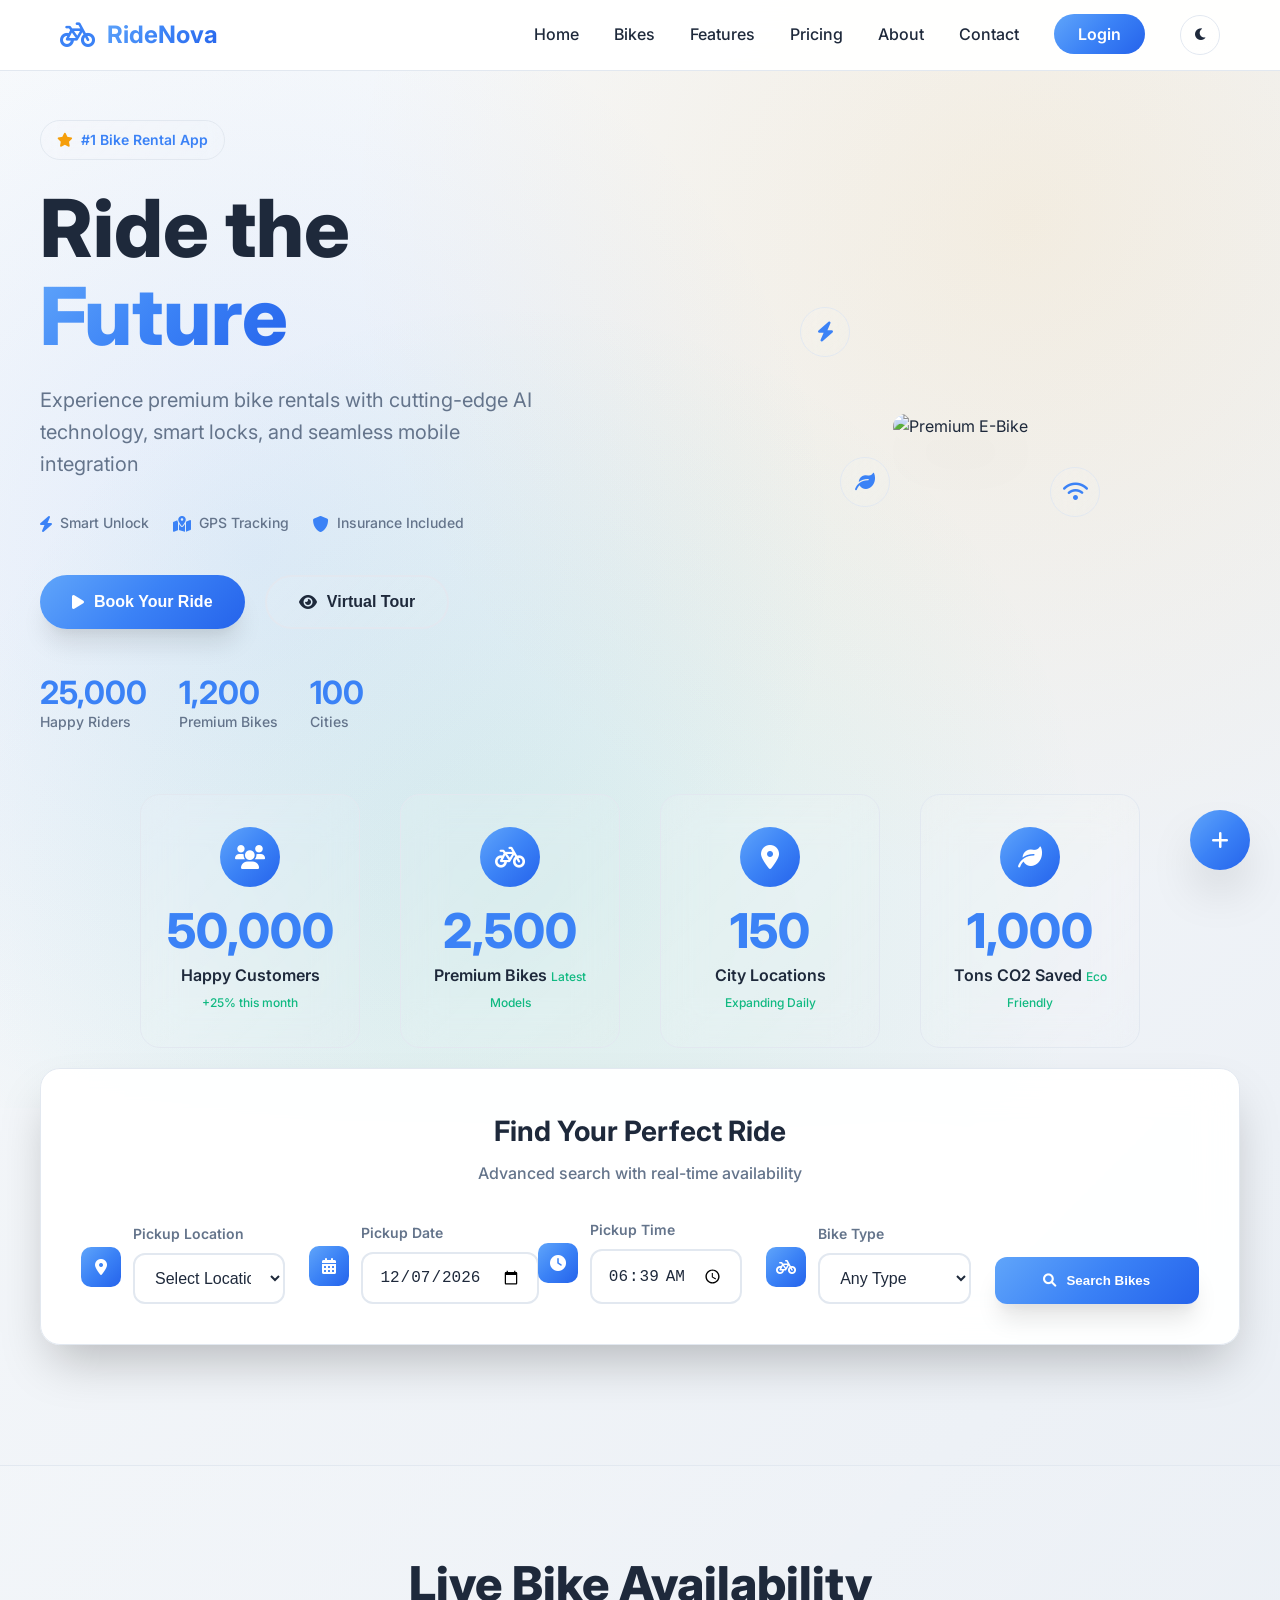
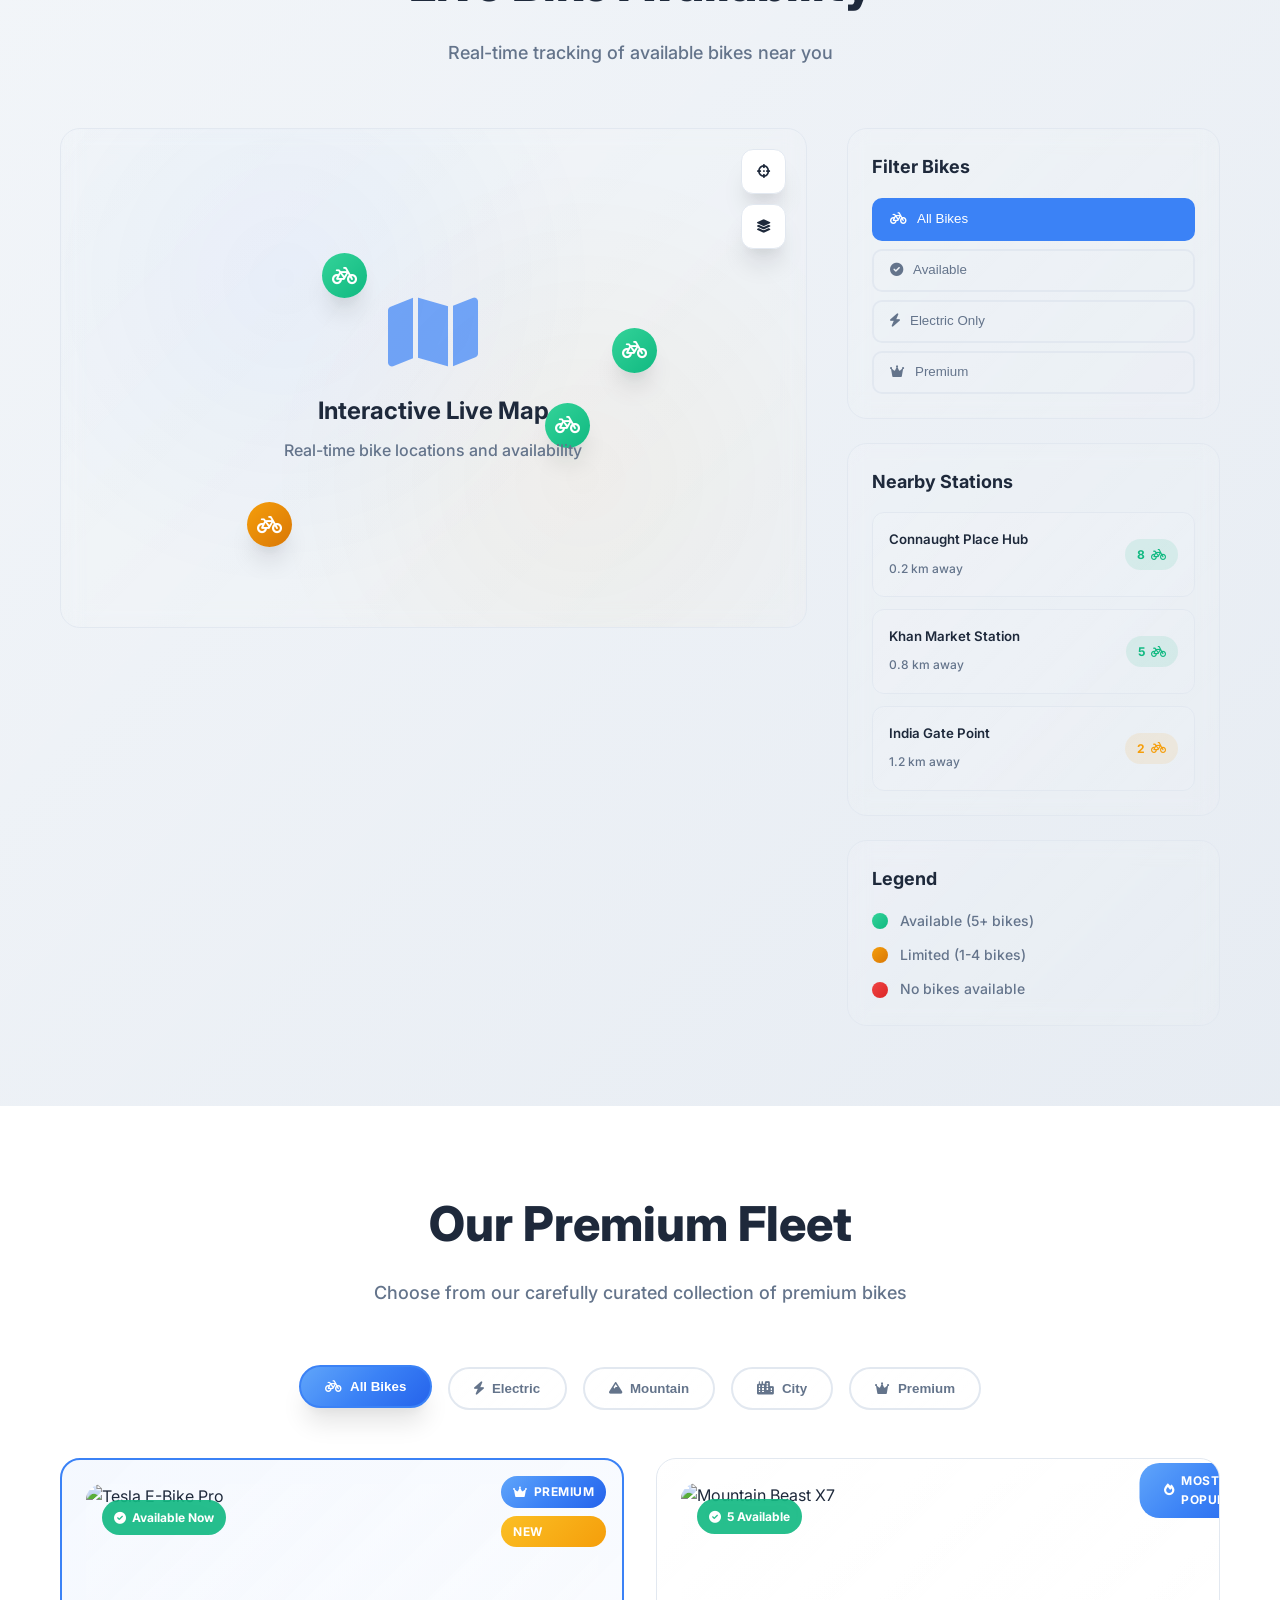
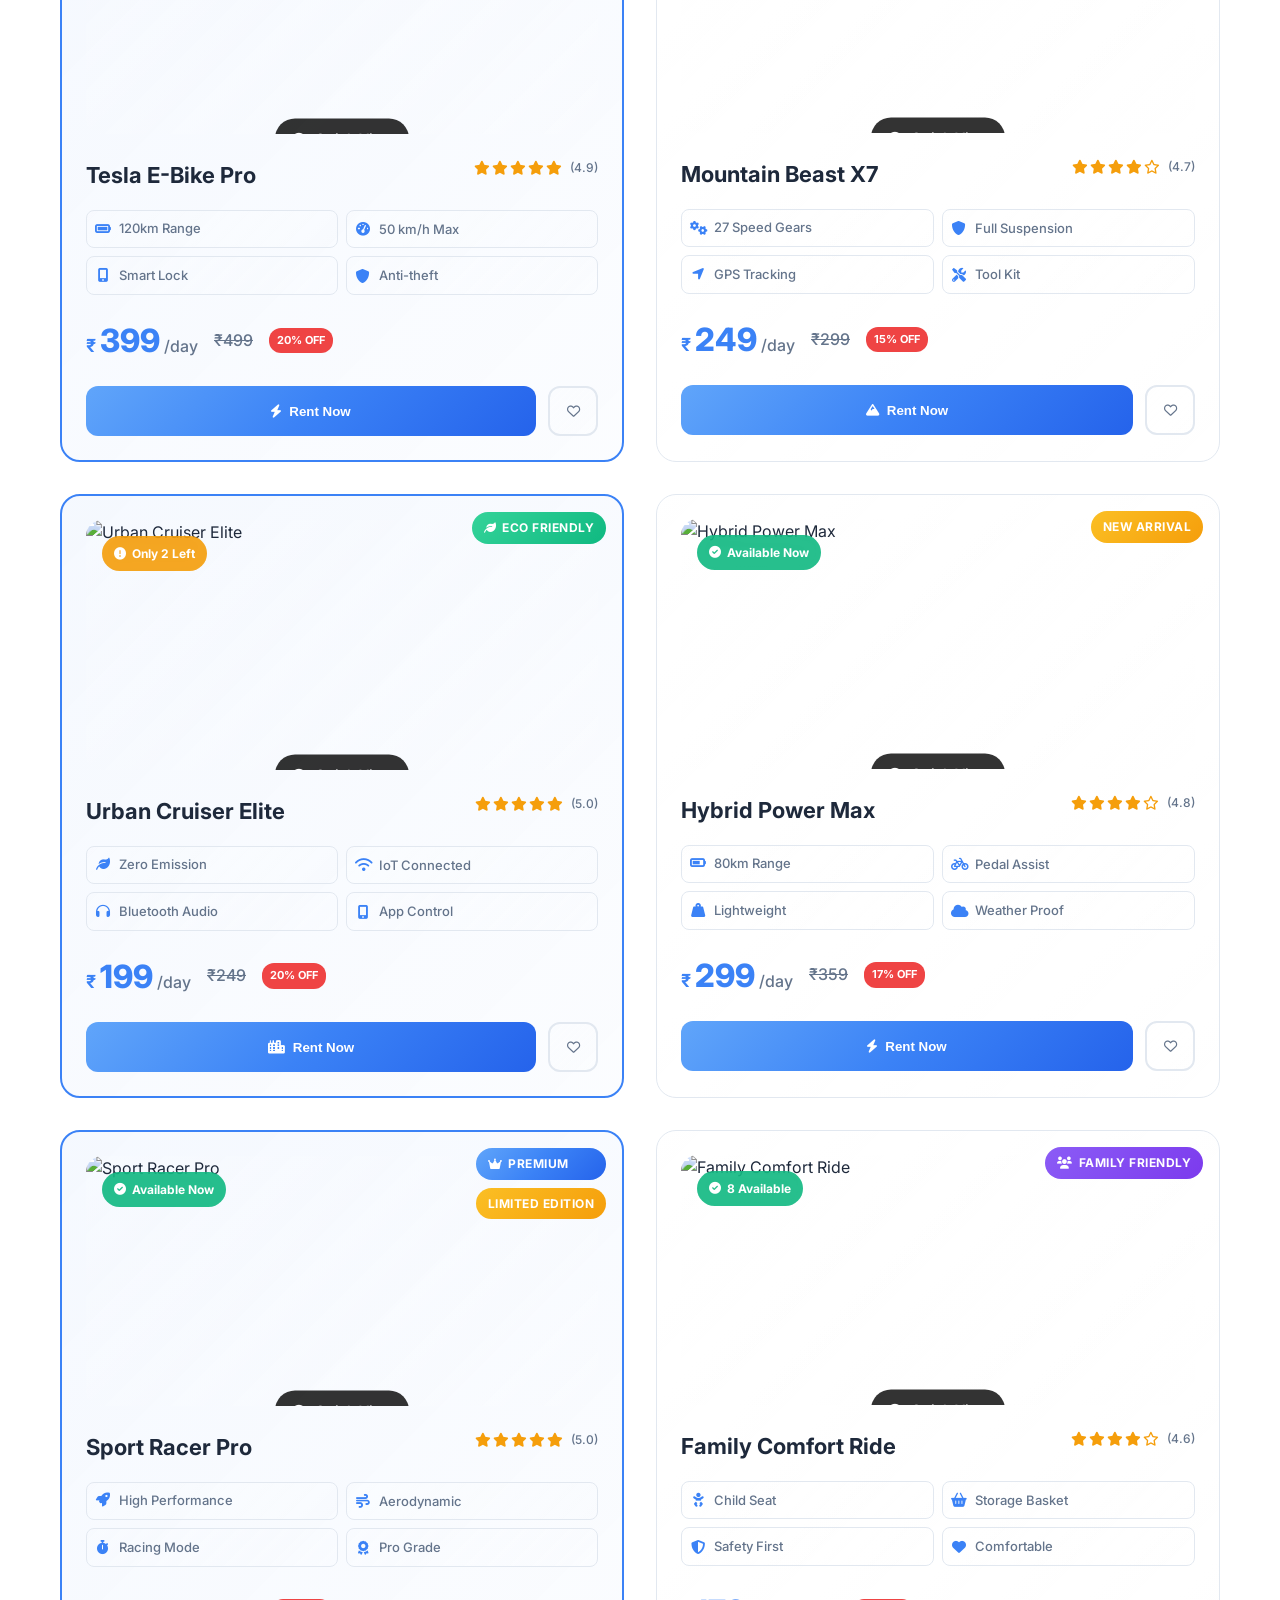
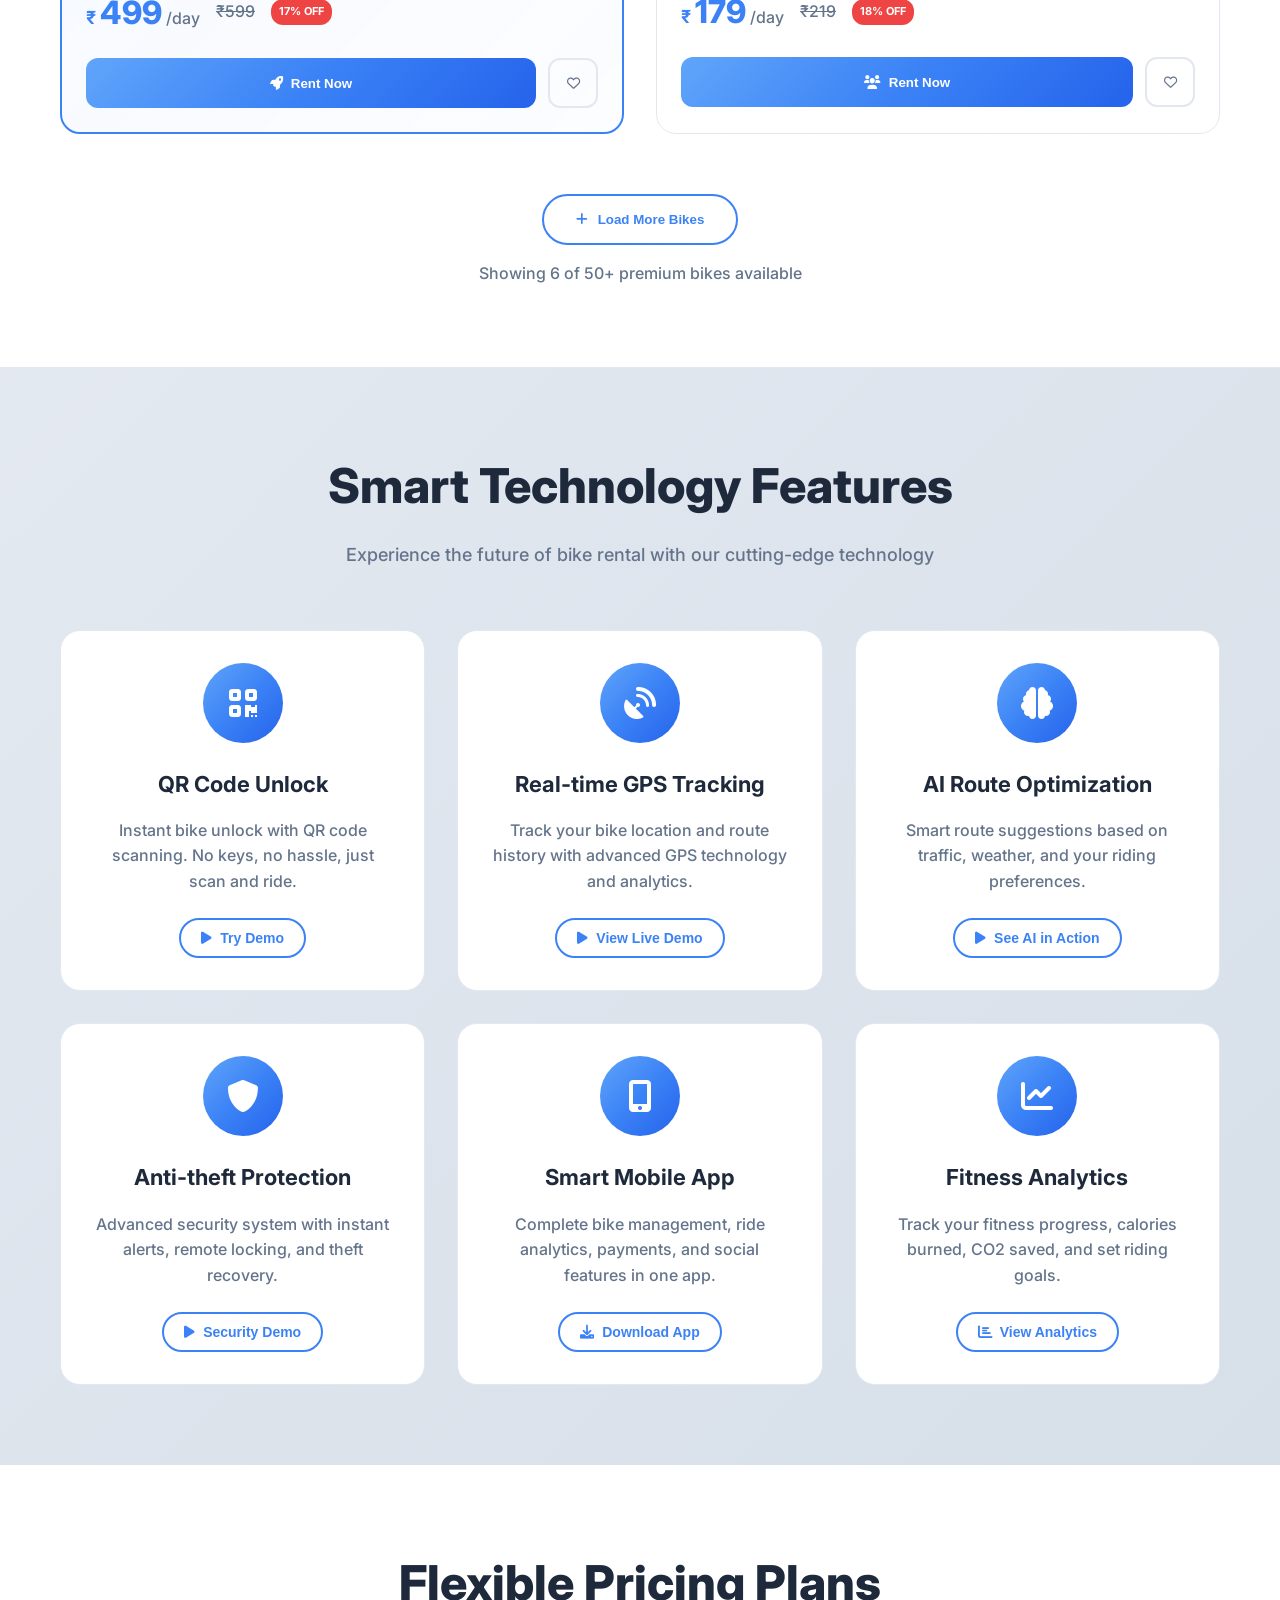
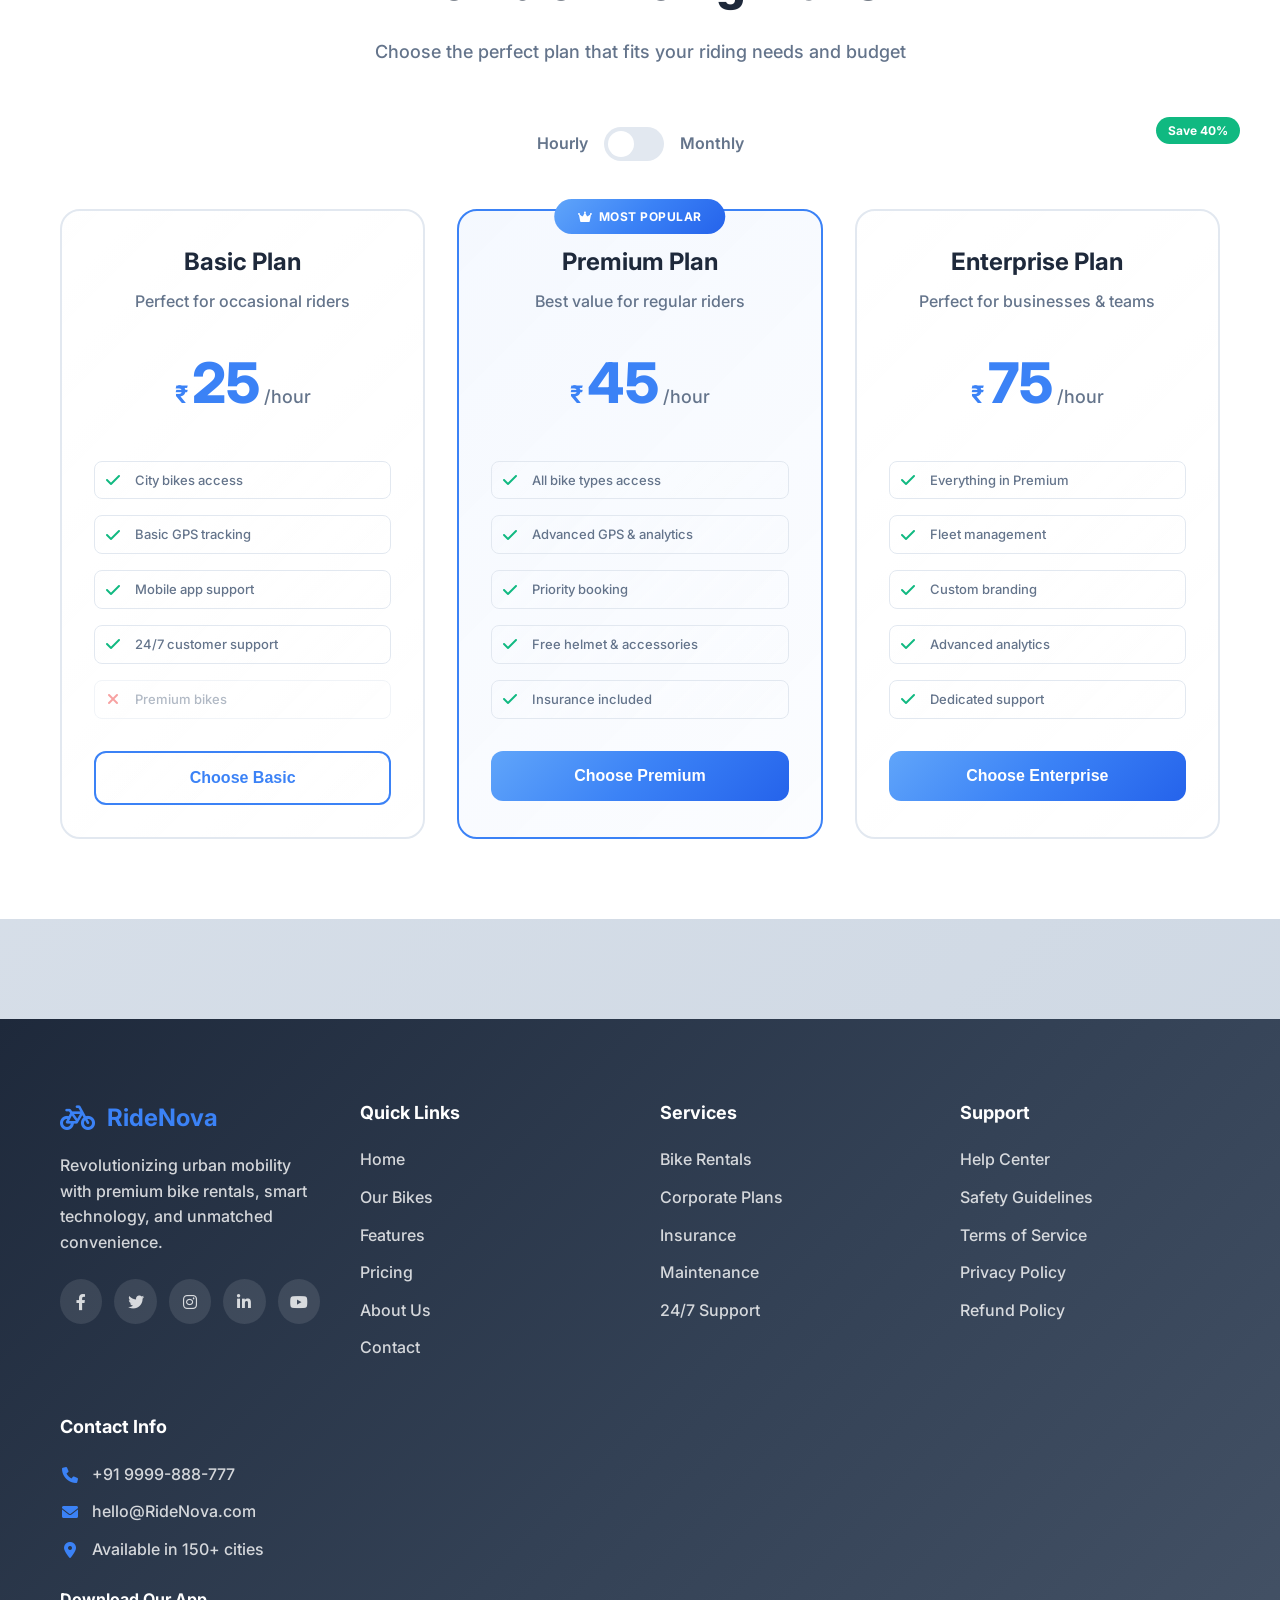
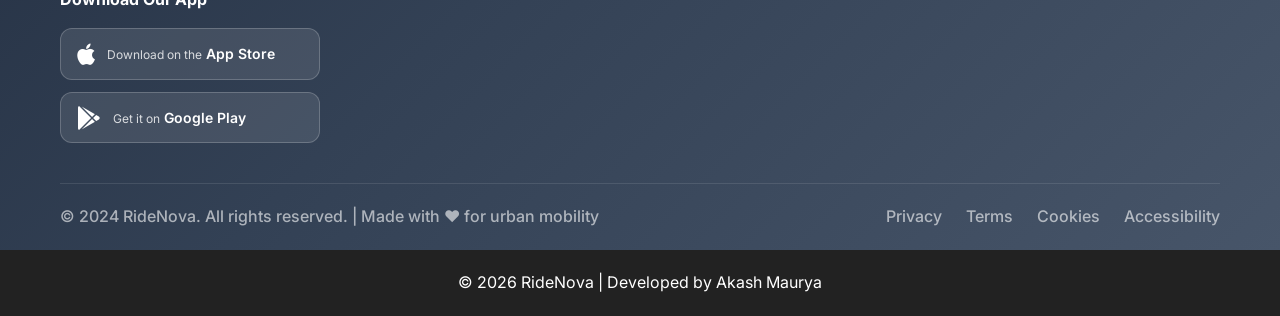
==== index.html @ 4a01ee22 "Rename html.html to index.html" ====
<!DOCTYPE html>
<html lang="en">
<head>
    <meta charset="UTF-8">
    <meta name="viewport" content="width=device-width, initial-scale=1.0">
    <title>RideNova - Premium Bike Rentals</title>
    <link rel="stylesheet" href="style.css">
    <link href="https://cdnjs.cloudflare.com/ajax/libs/font-awesome/6.0.0/css/all.min.css" rel="stylesheet">
    <link href="https://fonts.googleapis.com/css2?family=Inter:wght@300;400;500;600;700;800&display=swap" rel="stylesheet">
</head>
<body>
    <!-- Preloader -->
    <div id="preloader" class="preloader">
        <div class="loader">
            <i class="fas fa-bicycle spinner"></i>
            <h3>Loading RideNova...</h3>
        </div>
    </div>

    <!-- Navigation -->
    <nav class="navbar" id="navbar">
        <div class="nav-container">
            <div class="nav-logo">
                <i class="fas fa-bicycle logo-icon"></i>
                <span class="logo-text">RideNova</span>
            </div>
            <ul class="nav-menu" id="nav-menu">
                <li><a href="#home" class="nav-link">Home</a></li>
                <li><a href="#bikes" class="nav-link">Bikes</a></li>
                <li><a href="#features" class="nav-link">Features</a></li>
                <li><a href="#pricing" class="nav-link">Pricing</a></li>
                <li><a href="#about" class="nav-link">About</a></li>
                <li><a href="#contact" class="nav-link">Contact</a></li>
                <li><a href="#" class="btn-login">Login</a></li>
                <li><button class="theme-toggle" onclick="toggleTheme()"><i class="fas fa-moon"></i></button></li>
            </ul>
            <div class="hamburger" id="hamburger">
                <span></span>
                <span></span>
                <span></span>
            </div>
        </div>
    </nav>

    <!-- Hero Section -->
    <section id="home" class="hero">
        <div class="hero-bg-animation"></div>
        <div class="hero-container">
            <div class="hero-content" data-aos="fade-up">
                <div class="hero-badge">
                    <i class="fas fa-star"></i>
                    <span>#1 Bike Rental App</span>
                </div>
                <h1 class="hero-title">
                    <span class="title-main">Ride the</span>
                    <span class="title-accent">Future</span>
                </h1>
                <p class="hero-subtitle">Experience premium bike rentals with cutting-edge AI technology, smart locks, and seamless mobile integration</p>
                <div class="hero-features">
                    <div class="mini-feature">
                        <i class="fas fa-bolt"></i>
                        <span>Smart Unlock</span>
                    </div>
                    <div class="mini-feature">
                        <i class="fas fa-map-marked-alt"></i>
                        <span>GPS Tracking</span>
                    </div>
                    <div class="mini-feature">
                        <i class="fas fa-shield-alt"></i>
                        <span>Insurance Included</span>
                    </div>
                </div>
                <div class="hero-buttons">
                    <button class="btn-primary" onclick="openBookingModal()">
                        <i class="fas fa-play"></i>
                        Book Your Ride
                    </button>
                    <button class="btn-secondary" onclick="startVirtualTour()">
                        <i class="fas fa-eye"></i>
                        Virtual Tour
                    </button>
                </div>
                <div class="hero-stats-mini">
                    <div class="stat-mini">
                        <span class="stat-number" data-target="25000">0</span>
                        <span class="stat-label">Happy Riders</span>
                    </div>
                    <div class="stat-mini">
                        <span class="stat-number" data-target="1200">0</span>
                        <span class="stat-label">Premium Bikes</span>
                    </div>
                    <div class="stat-mini">
                        <span class="stat-number" data-target="100">0</span>
                        <span class="stat-label">Cities</span>
                    </div>
                </div>
            </div>
            <div class="hero-image" data-aos="fade-left">
                <div class="bike-showcase">
                    <div class="bike-3d">
                        <img src="https://images.unsplash.com/photo-1558618666-fcd25c85cd64?w=500&h=400&fit=crop" alt="Premium E-Bike" class="bike-main">
                    </div>
                    <div class="floating-elements">
                        <div class="floating-icon" style="top: 20%; left: 10%;">
                            <i class="fas fa-bolt"></i>
                        </div>
                        <div class="floating-icon" style="top: 60%; right: 15%;">
                            <i class="fas fa-wifi"></i>
                        </div>
                        <div class="floating-icon" style="bottom: 30%; left: 20%;">
                            <i class="fas fa-leaf"></i>
                        </div>
                    </div>
                </div>
            </div>
        </div>
        
        <!-- Enhanced Stats Section -->
        <div class="hero-stats">
            <div class="stat-item" data-aos="fade-up" data-aos-delay="100">
                <div class="stat-icon">
                    <i class="fas fa-users"></i>
                </div>
                <span class="stat-number" data-target="50000">0</span>
                <span class="stat-label">Happy Customers</span>
                <span class="stat-growth">+25% this month</span>
            </div>
            <div class="stat-item" data-aos="fade-up" data-aos-delay="200">
                <div class="stat-icon">
                    <i class="fas fa-bicycle"></i>
                </div>
                <span class="stat-number" data-target="2500">0</span>
                <span class="stat-label">Premium Bikes</span>
                <span class="stat-growth">Latest Models</span>
            </div>
            <div class="stat-item" data-aos="fade-up" data-aos-delay="300">
                <div class="stat-icon">
                    <i class="fas fa-map-marker-alt"></i>
                </div>
                <span class="stat-number" data-target="150">0</span>
                <span class="stat-label">City Locations</span>
                <span class="stat-growth">Expanding Daily</span>
            </div>
            <div class="stat-item" data-aos="fade-up" data-aos-delay="400">
                <div class="stat-icon">
                    <i class="fas fa-leaf"></i>
                </div>
                <span class="stat-number" data-target="1000">0</span>
                <span class="stat-label">Tons CO2 Saved</span>
                <span class="stat-growth">Eco Friendly</span>
            </div>
        </div>
    </section>

    <!-- Advanced Search Bar -->
    <section class="search-section">
        <div class="search-container">
            <div class="search-card" data-aos="fade-up">
                <div class="search-header">
                    <h3>Find Your Perfect Ride</h3>
                    <p>Advanced search with real-time availability</p>
                </div>
                <div class="search-form">
                    <div class="search-item">
                        <div class="search-icon">
                            <i class="fas fa-map-marker-alt"></i>
                        </div>
                        <div class="search-input">
                            <label>Pickup Location</label>
                            <select id="pickup-location">
                                <option value="">Select Location</option>
                                <option>Delhi - Connaught Place</option>
                                <option>Mumbai - Bandra West</option>
                                <option>Bangalore - MG Road</option>
                                <option>Pune - Koregaon Park</option>
                                <option>Hyderabad - Hitech City</option>
                                <option>Chennai - T. Nagar</option>
                            </select>
                        </div>
                    </div>
                    <div class="search-item">
                        <div class="search-icon">
                            <i class="fas fa-calendar-alt"></i>
                        </div>
                        <div class="search-input">
                            <label>Pickup Date</label>
                            <input type="date" id="pickup-date">
                        </div>
                    </div>
                    <div class="search-item">
                        <div class="search-icon">
                            <i class="fas fa-clock"></i>
                        </div>
                        <div class="search-input">
                            <label>Pickup Time</label>
                            <input type="time" id="pickup-time">
                        </div>
                    </div>
                    <div class="search-item">
                        <div class="search-icon">
                            <i class="fas fa-bicycle"></i>
                        </div>
                        <div class="search-input">
                            <label>Bike Type</label>
                            <select id="bike-type">
                                <option value="">Any Type</option>
                                <option>Electric Bike</option>
                                <option>Mountain Bike</option>
                                <option>City Bike</option>
                                <option>Hybrid Bike</option>
                                <option>Sports Bike</option>
                            </select>
                        </div>
                    </div>
                    <button class="search-btn" onclick="performAdvancedSearch()">
                        <i class="fas fa-search"></i>
                        <span>Search Bikes</span>
                    </button>
                </div>
            </div>
        </div>
    </section>

    <!-- Live Map Section -->
    <section class="map-section">
        <div class="container">
            <div class="section-header" data-aos="fade-up">
                <h2>Live Bike Availability</h2>
                <p>Real-time tracking of available bikes near you</p>
            </div>
            <div class="map-container" data-aos="fade-up">
                <div class="live-map">
                    <div class="map-placeholder">
                        <div class="map-overlay">
                            <i class="fas fa-map"></i>
                            <h4>Interactive Live Map</h4>
                            <p>Real-time bike locations and availability</p>
                        </div>
                        <div class="bike-markers">
                            <div class="marker available pulse" style="top: 25%; left: 35%;" data-bikes="8">
                                <i class="fas fa-bicycle"></i>
                                <span class="marker-tooltip">Connaught Place - 8 bikes available</span>
                            </div>
                            <div class="marker available pulse" style="top: 55%; left: 65%;" data-bikes="5">
                                <i class="fas fa-bicycle"></i>
                                <span class="marker-tooltip">Khan Market - 5 bikes available</span>
                            </div>
                            <div class="marker busy pulse" style="top: 75%; left: 25%;" data-bikes="2">
                                <i class="fas fa-bicycle"></i>
                                <span class="marker-tooltip">India Gate - 2 bikes available</span>
                            </div>
                            <div class="marker available pulse" style="top: 40%; right: 20%;" data-bikes="12">
                                <i class="fas fa-bicycle"></i>
                                <span class="marker-tooltip">Select City Walk - 12 bikes available</span>
                            </div>
                        </div>
                        <div class="map-controls-overlay">
                            <button class="map-control-btn" onclick="centerMap()">
                                <i class="fas fa-crosshairs"></i>
                            </button>
                            <button class="map-control-btn" onclick="toggleMapView()">
                                <i class="fas fa-layer-group"></i>
                            </button>
                        </div>
                    </div>
                </div>
                <div class="map-sidebar">
                    <div class="map-filters">
                        <h4>Filter Bikes</h4>
                        <div class="filter-buttons">
                            <button class="filter-btn active" data-filter="all">
                                <i class="fas fa-bicycle"></i>
                                All Bikes
                            </button>
                            <button class="filter-btn" data-filter="available">
                                <i class="fas fa-check-circle"></i>
                                Available
                            </button>
                            <button class="filter-btn" data-filter="electric">
                                <i class="fas fa-bolt"></i>
                                Electric Only
                            </button>
                            <button class="filter-btn" data-filter="premium">
                                <i class="fas fa-crown"></i>
                                Premium
                            </button>
                        </div>
                    </div>
                    <div class="nearby-stations">
                        <h4>Nearby Stations</h4>
                        <div class="station-list">
                            <div class="station-item">
                                <div class="station-info">
                                    <h5>Connaught Place Hub</h5>
                                    <span class="distance">0.2 km away</span>
                                </div>
                                <div class="station-status available">
                                    <span class="bike-count">8</span>
                                    <i class="fas fa-bicycle"></i>
                                </div>
                            </div>
                            <div class="station-item">
                                <div class="station-info">
                                    <h5>Khan Market Station</h5>
                                    <span class="distance">0.8 km away</span>
                                </div>
                                <div class="station-status available">
                                    <span class="bike-count">5</span>
                                    <i class="fas fa-bicycle"></i>
                                </div>
                            </div>
                            <div class="station-item">
                                <div class="station-info">
                                    <h5>India Gate Point</h5>
                                    <span class="distance">1.2 km away</span>
                                </div>
                                <div class="station-status busy">
                                    <span class="bike-count">2</span>
                                    <i class="fas fa-bicycle"></i>
                                </div>
                            </div>
                        </div>
                    </div>
                    <div class="legend">
                        <h4>Legend</h4>
                        <div class="legend-items">
                            <div class="legend-item">
                                <div class="legend-color available"></div>
                                <span>Available (5+ bikes)</span>
                            </div>
                            <div class="legend-item">
                                <div class="legend-color busy"></div>
                                <span>Limited (1-4 bikes)</span>
                            </div>
                            <div class="legend-item">
                                <div class="legend-color unavailable"></div>
                                <span>No bikes available</span>
                            </div>
                        </div>
                    </div>
                </div>
            </div>
        </div>
    </section>

    <!-- Premium Bikes Section -->
    <section id="bikes" class="bikes-section">
        <div class="container">
            <div class="section-header" data-aos="fade-up">
                <h2>Our Premium Fleet</h2>
                <p>Choose from our carefully curated collection of premium bikes</p>
            </div>
            
            <!-- Bike Categories -->
            <div class="bike-categories" data-aos="fade-up">
                <button class="category-btn active" data-category="all">
                    <i class="fas fa-bicycle"></i>
                    All Bikes
                </button>
                <button class="category-btn" data-category="electric">
                    <i class="fas fa-bolt"></i>
                    Electric
                </button>
                <button class="category-btn" data-category="mountain">
                    <i class="fas fa-mountain"></i>
                    Mountain
                </button>
                <button class="category-btn" data-category="city">
                    <i class="fas fa-city"></i>
                    City
                </button>
                <button class="category-btn" data-category="premium">
                    <i class="fas fa-crown"></i>
                    Premium
                </button>
            </div>

            <div class="bikes-grid">
                <!-- Electric Bike 1 -->
                <div class="bike-card premium electric" data-aos="fade-up" data-aos-delay="100">
                    <div class="bike-badges">
                        <div class="premium-badge">
                            <i class="fas fa-crown"></i>
                            Premium
                        </div>
                        <div class="new-badge">New</div>
                    </div>
                    <div class="bike-image">
                        <img src="https://images.unsplash.com/photo-1571068316344-75bc76f77890?w=400&h=300&fit=crop" alt="Tesla E-Bike Pro" class="bike-img">
                        <div class="bike-status available">
                            <i class="fas fa-check-circle"></i>
                            Available Now
                        </div>
                        <div class="quick-view" onclick="openQuickView('Tesla E-Bike Pro')">
                            <i class="fas fa-eye"></i>
                            Quick View
                        </div>
                    </div>
                    <div class="bike-info">
                        <div class="bike-header">
                            <h3>Tesla E-Bike Pro</h3>
                            <div class="bike-rating">
                                <div class="stars">
                                    <i class="fas fa-star"></i>
                                    <i class="fas fa-star"></i>
                                    <i class="fas fa-star"></i>
                                    <i class="fas fa-star"></i>
                                    <i class="fas fa-star"></i>
                                </div>
                                <span class="rating-count">(4.9)</span>
                            </div>
                        </div>
                        <div class="bike-features">
                            <div class="feature-item">
                                <i class="fas fa-battery-full"></i>
                                <span>120km Range</span>
                            </div>
                            <div class="feature-item">
                                <i class="fas fa-tachometer-alt"></i>
                                <span>50 km/h Max</span>
                            </div>
                            <div class="feature-item">
                                <i class="fas fa-mobile-alt"></i>
                                <span>Smart Lock</span>
                            </div>
                            <div class="feature-item">
                                <i class="fas fa-shield-alt"></i>
                                <span>Anti-theft</span>
                            </div>
                        </div>
                        <div class="bike-price">
                            <div class="price-main">
                                <span class="currency">₹</span>
                                <span class="amount">399</span>
                                <span class="period">/day</span>
                            </div>
                            <div class="price-original">₹499</div>
                            <div class="discount-badge">20% OFF</div>
                        </div>
                        <div class="bike-actions">
                            <button class="btn-rent" onclick="openBookingModal('Tesla E-Bike Pro')">
                                <i class="fas fa-bolt"></i>
                                Rent Now
                            </button>
                            <button class="btn-wishlist" onclick="addToWishlist('Tesla E-Bike Pro')">
                                <i class="far fa-heart"></i>
                            </button>
                        </div>
                    </div>
                </div>

                <!-- Mountain Bike -->
                <div class="bike-card mountain" data-aos="fade-up" data-aos-delay="200">
                    <div class="bike-badges">
                        <div class="popular-badge">
                            <i class="fas fa-fire"></i>
                            Most Popular
                        </div>
                    </div>
                    <div class="bike-image">
                        <img src="https://images.unsplash.com/photo-1544191696-15693072f5e8?w=400&h=300&fit=crop" alt="Mountain Beast X7" class="bike-img">
                        <div class="bike-status available">
                            <i class="fas fa-check-circle"></i>
                            5 Available
                        </div>
                        <div class="quick-view" onclick="openQuickView('Mountain Beast X7')">
                            <i class="fas fa-eye"></i>
                            Quick View
                        </div>
                    </div>
                    <div class="bike-info">
                        <div class="bike-header">
                            <h3>Mountain Beast X7</h3>
                            <div class="bike-rating">
                                <div class="stars">
                                    <i class="fas fa-star"></i>
                                    <i class="fas fa-star"></i>
                                    <i class="fas fa-star"></i>
                                    <i class="fas fa-star"></i>
                                    <i class="far fa-star"></i>
                                </div>
                                <span class="rating-count">(4.7)</span>
                            </div>
                        </div>
                        <div class="bike-features">
                            <div class="feature-item">
                                <i class="fas fa-cogs"></i>
                                <span>27 Speed Gears</span>
                            </div>
                            <div class="feature-item">
                                <i class="fas fa-shield-alt"></i>
                                <span>Full Suspension</span>
                            </div>
                            <div class="feature-item">
                                <i class="fas fa-location-arrow"></i>
                                <span>GPS Tracking</span>
                            </div>
                            <div class="feature-item">
                                <i class="fas fa-tools"></i>
                                <span>Tool Kit</span>
                            </div>
                        </div>
                        <div class="bike-price">
                            <div class="price-main">
                                <span class="currency">₹</span>
                                <span class="amount">249</span>
                                <span class="period">/day</span>
                            </div>
                            <div class="price-original">₹299</div>
                            <div class="discount-badge">15% OFF</div>
                        </div>
                        <div class="bike-actions">
                            <button class="btn-rent" onclick="openBookingModal('Mountain Beast X7')">
                                <i class="fas fa-mountain"></i>
                                Rent Now
                            </button>
                            <button class="btn-wishlist" onclick="addToWishlist('Mountain Beast X7')">
                                <i class="far fa-heart"></i>
                            </button>
                        </div>
                    </div>
                </div>

                <!-- City Bike -->
                <div class="bike-card city premium" data-aos="fade-up" data-aos-delay="300">
                    <div class="bike-badges">
                        <div class="eco-badge">
                            <i class="fas fa-leaf"></i>
                            Eco Friendly
                        </div>
                    </div>
                    <div class="bike-image">
                        <img src="https://images.unsplash.com/photo-1502744688674-c619d1586c9e?w=400&h=300&fit=crop" alt="Urban Cruiser Elite" class="bike-img">
                        <div class="bike-status limited">
                            <i class="fas fa-exclamation-circle"></i>
                            Only 2 Left
                        </div>
                        <div class="quick-view" onclick="openQuickView('Urban Cruiser Elite')">
                            <i class="fas fa-eye"></i>
                            Quick View
                        </div>
                    </div>
                    <div class="bike-info">
                        <div class="bike-header">
                            <h3>Urban Cruiser Elite</h3>
                            <div class="bike-rating">
                                <div class="stars">
                                    <i class="fas fa-star"></i>
                                    <i class="fas fa-star"></i>
                                    <i class="fas fa-star"></i>
                                    <i class="fas fa-star"></i>
                                    <i class="fas fa-star"></i>
                                </div>
                                <span class="rating-count">(5.0)</span>
                            </div>
                        </div>
                        <div class="bike-features">
                            <div class="feature-item">
                                <i class="fas fa-leaf"></i>
                                <span>Zero Emission</span>
                            </div>
                            <div class="feature-item">
                                <i class="fas fa-wifi"></i>
                                <span>IoT Connected</span>
                            </div>
                            <div class="feature-item">
                                <i class="fas fa-headphones"></i>
                                <span>Bluetooth Audio</span>
                            </div>
                            <div class="feature-item">
                                <i class="fas fa-mobile-alt"></i>
                                <span>App Control</span>
                            </div>
                        </div>
                        <div class="bike-price">
                            <div class="price-main">
                                <span class="currency">₹</span>
                                <span class="amount">199</span>
                                <span class="period">/day</span>
                            </div>
                            <div class="price-original">₹249</div>
                            <div class="discount-badge">20% OFF</div>
                        </div>
                        <div class="bike-actions">
                            <button class="btn-rent" onclick="openBookingModal('Urban Cruiser Elite')">
                                <i class="fas fa-city"></i>
                                Rent Now
                            </button>
                            <button class="btn-wishlist" onclick="addToWishlist('Urban Cruiser Elite')">
                                <i class="far fa-heart"></i>
                            </button>
                        </div>
                    </div>
                </div>

                <!-- Hybrid Bike -->
                <div class="bike-card electric" data-aos="fade-up" data-aos-delay="400">
                    <div class="bike-badges">
                        <div class="new-badge">New Arrival</div>
                    </div>
                    <div class="bike-image">
                        <img src="https://images.unsplash.com/photo-1571068316344-75bc76f77890?w=400&h=300&fit=crop" alt="Hybrid Power Max" class="bike-img">
                        <div class="bike-status available">
                            <i class="fas fa-check-circle"></i>
                            Available Now
                        </div>
                        <div class="quick-view" onclick="openQuickView('Hybrid Power Max')">
                            <i class="fas fa-eye"></i>
                            Quick View
                        </div>
                    </div>
                    <div class="bike-info">
                        <div class="bike-header">
                            <h3>Hybrid Power Max</h3>
                            <div class="bike-rating">
                                <div class="stars">
                                    <i class="fas fa-star"></i>
                                    <i class="fas fa-star"></i>
                                    <i class="fas fa-star"></i>
                                    <i class="fas fa-star"></i>
                                    <i class="far fa-star"></i>
                                </div>
                                <span class="rating-count">(4.8)</span>
                            </div>
                        </div>
                        <div class="bike-features">
                            <div class="feature-item">
                                <i class="fas fa-battery-three-quarters"></i>
                                <span>80km Range</span>
                            </div>
                            <div class="feature-item">
                                <i class="fas fa-bicycle"></i>
                                <span>Pedal Assist</span>
                            </div>
                            <div class="feature-item">
                                <i class="fas fa-weight-hanging"></i>
                                <span>Lightweight</span>
                            </div>
                            <div class="feature-item">
                                <i class="fas fa-cloud"></i>
                                <span>Weather Proof</span>
                            </div>
                        </div>
                        <div class="bike-price">
                            <div class="price-main">
                                <span class="currency">₹</span>
                                <span class="amount">299</span>
                                <span class="period">/day</span>
                            </div>
                            <div class="price-original">₹359</div>
                            <div class="discount-badge">17% OFF</div>
                        </div>
                        <div class="bike-actions">
                            <button class="btn-rent" onclick="openBookingModal('Hybrid Power Max')">
                                <i class="fas fa-bolt"></i>
                                Rent Now
                            </button>
                            <button class="btn-wishlist" onclick="addToWishlist('Hybrid Power Max')">
                                <i class="far fa-heart"></i>
                            </button>
                        </div>
                    </div>
                </div>

                <!-- Sports Bike -->
                <div class="bike-card premium" data-aos="fade-up" data-aos-delay="500">
                    <div class="bike-badges">
                        <div class="premium-badge">
                            <i class="fas fa-crown"></i>
                            Premium
                        </div>
                        <div class="exclusive-badge">Limited Edition</div>
                    </div>
                    <div class="bike-image">
                        <img src="https://images.unsplash.com/photo-1485965120184-e220f721d03e?w=400&h=300&fit=crop" alt="Sport Racer Pro" class="bike-img">
                        <div class="bike-status available">
                            <i class="fas fa-check-circle"></i>
                            Available Now
                        </div>
                        <div class="quick-view" onclick="openQuickView('Sport Racer Pro')">
                            <i class="fas fa-eye"></i>
                            Quick View
                        </div>
                    </div>
                    <div class="bike-info">
                        <div class="bike-header">
                            <h3>Sport Racer Pro</h3>
                            <div class="bike-rating">
                                <div class="stars">
                                    <i class="fas fa-star"></i>
                                    <i class="fas fa-star"></i>
                                    <i class="fas fa-star"></i>
                                    <i class="fas fa-star"></i>
                                    <i class="fas fa-star"></i>
                                </div>
                                <span class="rating-count">(5.0)</span>
                            </div>
                        </div>
                        <div class="bike-features">
                            <div class="feature-item">
                                <i class="fas fa-rocket"></i>
                                <span>High Performance</span>
                            </div>
                            <div class="feature-item">
                                <i class="fas fa-wind"></i>
                                <span>Aerodynamic</span>
                            </div>
                            <div class="feature-item">
                                <i class="fas fa-stopwatch"></i>
                                <span>Racing Mode</span>
                            </div>
                            <div class="feature-item">
                                <i class="fas fa-award"></i>
                                <span>Pro Grade</span>
                            </div>
                        </div>
                        <div class="bike-price">
                            <div class="price-main">
                                <span class="currency">₹</span>
                                <span class="amount">499</span>
                                <span class="period">/day</span>
                            </div>
                            <div class="price-original">₹599</div>
                            <div class="discount-badge">17% OFF</div>
                        </div>
                        <div class="bike-actions">
                            <button class="btn-rent" onclick="openBookingModal('Sport Racer Pro')">
                                <i class="fas fa-rocket"></i>
                                Rent Now
                            </button>
                            <button class="btn-wishlist" onclick="addToWishlist('Sport Racer Pro')">
                                <i class="far fa-heart"></i>
                            </button>
                        </div>
                    </div>
                </div>

                <!-- Family Bike -->
                <div class="bike-card city" data-aos="fade-up" data-aos-delay="600">
                    <div class="bike-badges">
                        <div class="family-badge">
                            <i class="fas fa-users"></i>
                            Family Friendly
                        </div>
                    </div>
                    <div class="bike-image">
                        <img src="https://images.unsplash.com/photo-1502744688674-c619d1586c9e?w=400&h=300&fit=crop" alt="Family Comfort Ride" class="bike-img">
                        <div class="bike-status available">
                            <i class="fas fa-check-circle"></i>
                            8 Available
                        </div>
                        <div class="quick-view" onclick="openQuickView('Family Comfort Ride')">
                            <i class="fas fa-eye"></i>
                            Quick View
                        </div>
                    </div>
                    <div class="bike-info">
                        <div class="bike-header">
                            <h3>Family Comfort Ride</h3>
                            <div class="bike-rating">
                                <div class="stars">
                                    <i class="fas fa-star"></i>
                                    <i class="fas fa-star"></i>
                                    <i class="fas fa-star"></i>
                                    <i class="fas fa-star"></i>
                                    <i class="far fa-star"></i>
                                </div>
                                <span class="rating-count">(4.6)</span>
                            </div>
                        </div>
                        <div class="bike-features">
                            <div class="feature-item">
                                <i class="fas fa-baby"></i>
                                <span>Child Seat</span>
                            </div>
                            <div class="feature-item">
                                <i class="fas fa-shopping-basket"></i>
                                <span>Storage Basket</span>
                            </div>
                            <div class="feature-item">
                                <i class="fas fa-shield"></i>
                                <span>Safety First</span>
                            </div>
                            <div class="feature-item">
                                <i class="fas fa-heart"></i>
                                <span>Comfortable</span>
                            </div>
                        </div>
                        <div class="bike-price">
                            <div class="price-main">
                                <span class="currency">₹</span>
                                <span class="amount">179</span>
                                <span class="period">/day</span>
                            </div>
                            <div class="price-original">₹219</div>
                            <div class="discount-badge">18% OFF</div>
                        </div>
                        <div class="bike-actions">
                            <button class="btn-rent" onclick="openBookingModal('Family Comfort Ride')">
                                <i class="fas fa-users"></i>
                                Rent Now
                            </button>
                            <button class="btn-wishlist" onclick="addToWishlist('Family Comfort Ride')">
                                <i class="far fa-heart"></i>
                            </button>
                        </div>
                    </div>
                </div>
            </div>

            <!-- Load More Button -->
            <div class="load-more-section" data-aos="fade-up">
                <button class="btn-load-more" onclick="loadMoreBikes()">
                    <i class="fas fa-plus"></i>
                    Load More Bikes
                </button>
                <p>Showing 6 of 50+ premium bikes available</p>
            </div>
        </div>
    </section>

    <!-- Smart Features Section -->
    <section id="features" class="features-section">
        <div class="container">
            <div class="section-header" data-aos="fade-up">
                <h2>Smart Technology Features</h2>
                <p>Experience the future of bike rental with our cutting-edge technology</p>
            </div>
            <div class="features-grid">
                <div class="feature-card" data-aos="fade-up" data-aos-delay="100">
                    <div class="feature-icon">
                        <i class="fas fa-qrcode"></i>
                    </div>
                    <h3>QR Code Unlock</h3>
                    <p>Instant bike unlock with QR code scanning. No keys, no hassle, just scan and ride.</p>
                    <div class="feature-demo">
                        <button class="demo-btn" onclick="demoQRUnlock()">
                            <i class="fas fa-play"></i>
                            Try Demo
                        </button>
                    </div>
                </div>
                <div class="feature-card" data-aos="fade-up" data-aos-delay="200">
                    <div class="feature-icon">
                        <i class="fas fa-satellite-dish"></i>
                    </div>
                    <h3>Real-time GPS Tracking</h3>
                    <p>Track your bike location and route history with advanced GPS technology and analytics.</p>
                    <div class="feature-demo">
                        <button class="demo-btn" onclick="demoGPSTracking()">
                            <i class="fas fa-play"></i>
                            View Live Demo
                        </button>
                    </div>
                </div>
                <div class="feature-card" data-aos="fade-up" data-aos-delay="300">
                    <div class="feature-icon">
                        <i class="fas fa-brain"></i>
                    </div>
                    <h3>AI Route Optimization</h3>
                    <p>Smart route suggestions based on traffic, weather, and your riding preferences.</p>
                    <div class="feature-demo">
                        <button class="demo-btn" onclick="demoAIRoute()">
                            <i class="fas fa-play"></i>
                            See AI in Action
                        </button>
                    </div>
                </div>
                <div class="feature-card" data-aos="fade-up" data-aos-delay="400">
                    <div class="feature-icon">
                        <i class="fas fa-shield-alt"></i>
                    </div>
                    <h3>Anti-theft Protection</h3>
                    <p>Advanced security system with instant alerts, remote locking, and theft recovery.</p>
                    <div class="feature-demo">
                        <button class="demo-btn" onclick="demoSecurityFeatures()">
                            <i class="fas fa-play"></i>
                            Security Demo
                        </button>
                    </div>
                </div>
                <div class="feature-card" data-aos="fade-up" data-aos-delay="500">
                    <div class="feature-icon">
                        <i class="fas fa-mobile-alt"></i>
                    </div>
                    <h3>Smart Mobile App</h3>
                    <p>Complete bike management, ride analytics, payments, and social features in one app.</p>
                    <div class="feature-demo">
                        <button class="demo-btn" onclick="demoMobileApp()">
                            <i class="fas fa-download"></i>
                            Download App
                        </button>
                    </div>
                </div>
                <div class="feature-card" data-aos="fade-up" data-aos-delay="600">
                    <div class="feature-icon">
                        <i class="fas fa-chart-line"></i>
                    </div>
                    <h3>Fitness Analytics</h3>
                    <p>Track your fitness progress, calories burned, CO2 saved, and set riding goals.</p>
                    <div class="feature-demo">
                        <button class="demo-btn" onclick="demoFitnessAnalytics()">
                            <i class="fas fa-chart-bar"></i>
                            View Analytics
                        </button>
                    </div>
                </div>
            </div>
        </div>
    </section>

    <!-- Pricing Section -->
    <section id="pricing" class="pricing-section">
        <div class="container">
            <div class="section-header" data-aos="fade-up">
                <h2>Flexible Pricing Plans</h2>
                <p>Choose the perfect plan that fits your riding needs and budget</p>
            </div>
            <div class="pricing-toggle" data-aos="fade-up">
                <span class="toggle-label">Hourly</span>
                <label class="toggle-switch">
                    <input type="checkbox" id="pricing-toggle">
                    <span class="toggle-slider"></span>
                </label>
                <span class="toggle-label">Monthly</span>
                <div class="save-badge">Save 40%</div>
            </div>
            <div class="pricing-grid">
                <div class="pricing-card basic" data-aos="fade-up" data-aos-delay="100">
                    <div class="plan-header">
                        <h3>Basic Plan</h3>
                        <p>Perfect for occasional riders</p>
                    </div>
                    <div class="plan-price">
                        <span class="currency">₹</span>
                        <span class="amount hourly">25</span>
                        <span class="amount monthly" style="display:none">699</span>
                        <span class="period hourly">/hour</span>
                        <span class="period monthly" style="display:none">/month</span>
                    </div>
                    <div class="plan-features">
                        <div class="feature-item">
                            <i class="fas fa-check"></i>
                            <span>City bikes access</span>
                        </div>
                        <div class="feature-item">
                            <i class="fas fa-check"></i>
                            <span>Basic GPS tracking</span>
                        </div>
                        <div class="feature-item">
                            <i class="fas fa-check"></i>
                            <span>Mobile app support</span>
                        </div>
                        <div class="feature-item">
                            <i class="fas fa-check"></i>
                            <span>24/7 customer support</span>
                        </div>
                        <div class="feature-item disabled">
                            <i class="fas fa-times"></i>
                            <span>Premium bikes</span>
                        </div>
                    </div>
                    <button class="plan-btn" onclick="selectPlan('basic')">
                        Choose Basic
                    </button>
                </div>

                <div class="pricing-card premium popular" data-aos="fade-up" data-aos-delay="200">
                    <div class="popular-badge">
                        <i class="fas fa-crown"></i>
                        Most Popular
                    </div>
                    <div class="plan-header">
                        <h3>Premium Plan</h3>
                        <p>Best value for regular riders</p>
                    </div>
                    <div class="plan-price">
                        <span class="currency">₹</span>
                        <span class="amount hourly">45</span>
                        <span class="amount monthly" style="display:none">1299</span>
                        <span class="period hourly">/hour</span>
                        <span class="period monthly" style="display:none">/month</span>
                    </div>
                    <div class="plan-features">
                        <div class="feature-item">
                            <i class="fas fa-check"></i>
                            <span>All bike types access</span>
                        </div>
                        <div class="feature-item">
                            <i class="fas fa-check"></i>
                            <span>Advanced GPS & analytics</span>
                        </div>
                        <div class="feature-item">
                            <i class="fas fa-check"></i>
                            <span>Priority booking</span>
                        </div>
                        <div class="feature-item">
                            <i class="fas fa-check"></i>
                            <span>Free helmet & accessories</span>
                        </div>
                        <div class="feature-item">
                            <i class="fas fa-check"></i>
                            <span>Insurance included</span>
                        </div>
                    </div>
                    <button class="plan-btn" onclick="selectPlan('premium')">
                        Choose Premium
                    </button>
                </div>

                <div class="pricing-card enterprise" data-aos="fade-up" data-aos-delay="300">
                    <div class="plan-header">
                        <h3>Enterprise Plan</h3>
                        <p>Perfect for businesses & teams</p>
                    </div>
                    <div class="plan-price">
                        <span class="currency">₹</span>
                        <span class="amount hourly">75</span>
                        <span class="amount monthly" style="display:none">1999</span>
                        <span class="period hourly">/hour</span>
                        <span class="period monthly" style="display:none">/month</span>
                    </div>
                    <div class="plan-features">
                        <div class="feature-item">
                            <i class="fas fa-check"></i>
                            <span>Everything in Premium</span>
                        </div>
                        <div class="feature-item">
                            <i class="fas fa-check"></i>
                            <span>Fleet management</span>
                        </div>
                        <div class="feature-item">
                            <i class="fas fa-check"></i>
                            <span>Custom branding</span>
                        </div>
                        <div class="feature-item">
                            <i class="fas fa-check"></i>
                            <span>Advanced analytics</span>
                        </div>
                        <div class="feature-item">
                            <i class="fas fa-check"></i>
                            <span>Dedicated support</span>
                        </div>
                    </div>
                    <button class="plan-btn" onclick="selectPlan('enterprise')">
                        Choose Enterprise
                    </button>
                </div>
            </div>
        </div>
    </section>

    <!-- Booking Modal -->
    <div id="bookingModal" class="modal">
        <div class="modal-content">
            <span class="close" onclick="closeBookingModal()">&times;</span>
            <div class="modal-header">
                <h2>Complete Your Booking</h2>
                <p>Just a few details and you're ready to ride!</p>
            </div>
            <form id="bookingForm">
                <div class="booking-progress">
                    <div class="progress-step active">
                        <div class="step-number">1</div>
                        <span>Details</span>
                    </div>
                    <div class="progress-step">
                        <div class="step-number">2</div>
                        <span>Payment</span>
                    </div>
                    <div class="progress-step">
                        <div class="step-number">3</div>
                        <span>Confirm</span>
                    </div>
                </div>

                <div class="booking-step active" id="step-1">
                    <div class="selected-bike-info">
                        <div class="bike-preview">
                            <img src="https://images.unsplash.com/photo-1571068316344-75bc76f77890?w=100&h=80&fit=crop" alt="Selected Bike" id="selectedBikeImage">
                            <div class="bike-details">
                                <h4 id="selectedBikeName">Tesla E-Bike Pro</h4>
                                <p id="selectedBikeFeatures">Electric • GPS • Smart Lock</p>
                            </div>
                        </div>
                        <div class="bike-price-preview">
                            <span class="price" id="selectedBikePrice">₹399/day</span>
                        </div>
                    </div>

                    <div class="form-section">
                        <h3>Personal Information</h3>
                        <div class="form-row">
                            <div class="form-group">
                                <label>Full Name</label>
                                <input type="text" name="fullName" required placeholder="Enter your full name">
                            </div>
                            <div class="form-group">
                                <label>Phone Number</label>
                                <input type="tel" name="phone" required placeholder="+91 9876543210">
                            </div>
                        </div>
                        <div class="form-row">
                            <div class="form-group">
                                <label>Email Address</label>
                                <input type="email" name="email" required placeholder="your.email@example.com">
                            </div>
                            <div class="form-group">
                                <label>Date of Birth</label>
                                <input type="date" name="dob" required>
                            </div>
                        </div>
                    </div>

                    <div class="form-section">
                        <h3>Rental Details</h3>
                        <div class="form-row">
                            <div class="form-group">
                                <label>Pickup Location</label>
                                <select name="pickupLocation" required>
                                    <option value="">Select pickup location</option>
                                    <option>Delhi - Connaught Place</option>
                                    <option>Mumbai - Bandra West</option>
                                    <option>Bangalore - MG Road</option>
                                </select>
                            </div>
                            <div class="form-group">
                                <label>Rental Duration</label>
                                <select name="duration" id="duration" onchange="calculatePrice()" required>
                                    <option value="1">1 Day</option>
                                    <option value="3">3 Days</option>
                                    <option value="7">1 Week</option>
                                    <option value="30">1 Month</option>
                                </select>
                            </div>
                        </div>
                        <div class="form-row">
                            <div class="form-group">
                                <label>Pickup Date & Time</label>
                                <input type="datetime-local" name="pickupDateTime" required>
                            </div>
                            <div class="form-group">
                                <label>Return Date & Time</label>
                                <input type="datetime-local" name="returnDateTime" required readonly>
                            </div>
                        </div>
                    </div>

                    <div class="form-section">
                        <h3>ID Verification</h3>
                        <div class="form-row">
                            <div class="form-group">
                                <label>ID Type</label>
                                <select name="idType" required>
                                    <option value="">Select ID type</option>
                                    <option>Aadhaar Card</option>
                                    <option>Driving License</option>
                                    <option>Passport</option>
                                    <option>Voter ID</option>
                                </select>
                            </div>
                            <div class="form-group">
                                <label>ID Number</label>
                                <input type="text" name="idNumber" required placeholder="Enter ID number">
                            </div>
                        </div>
                    </div>

                    <div class="step-actions">
                        <button type="button" class="btn-next" onclick="nextStep()">
                            Continue to Payment
                            <i class="fas fa-arrow-right"></i>
                        </button>
                    </div>
                </div>

                <div class="booking-step" id="step-2">
                    <div class="form-section">
                        <h3>Payment Method</h3>
                        <div class="payment-methods">
                            <label class="payment-method">
                                <input type="radio" name="payment" value="card" checked>
                                <div class="method-info">
                                    <i class="fas fa-credit-card"></i>
                                    <span>Credit/Debit Card</span>
                                </div>
                                <i class="fas fa-check"></i>
                            </label>
                            <label class="payment-method">
                                <input type="radio" name="payment" value="upi">
                                <div class="method-info">
                                    <i class="fab fa-google-pay"></i>
                                    <span>UPI Payment</span>
                                </div>
                                <i class="fas fa-check"></i>
                            </label>
                            <label class="payment-method">
                                <input type="radio" name="payment" value="wallet">
                                <div class="method-info">
                                    <i class="fas fa-wallet"></i>
                                    <span>Digital Wallet</span>
                                </div>
                                <i class="fas fa-check"></i>
                            </label>
                            <label class="payment-method">
                                <input type="radio" name="payment" value="emi">
                                <div class="method-info">
                                    <i class="fas fa-calendar-alt"></i>
                                    <span>EMI Options</span>
                                </div>
                                <i class="fas fa-check"></i>
                            </label>
                        </div>
                    </div>

                    <div class="payment-details" id="cardDetails">
                        <h3>Card Details</h3>
                        <div class="card-input">
                            <label>Card Number</label>
                            <input type="text" placeholder="1234 5678 9012 3456" maxlength="19">
                        </div>
                        <div class="form-row">
                            <div class="form-group">
                                <label>Expiry Date</label>
                                <input type="text" placeholder="MM/YY" maxlength="5">
                            </div>
                            <div class="form-group">
                                <label>CVV</label>
                                <input type="text" placeholder="123" maxlength="3">
                            </div>
                        </div>
                        <div class="form-group">
                            <label>Cardholder Name</label>
                            <input type="text" placeholder="Name on card">
                        </div>
                    </div>

                    <div class="booking-summary">
                        <h3>Booking Summary</h3>
                        <div class="summary-item">
                            <span>Base Price (1 day)</span>
                            <span id="basePrice">₹399</span>
                        </div>
                        <div class="summary-item">
                            <span>Duration</span>
                            <span id="durationText">1 day</span>
                        </div>
                        <div class="summary-item">
                            <span>Subtotal</span>
                            <span id="subtotal">₹399</span>
                        </div>
                        <div class="summary-item discount">
                            <span>First-time user discount</span>
                            <span id="discount">-₹50</span>
                        </div>
                        <div class="summary-item">
                            <span>Insurance & Taxes</span>
                            <span id="taxes">₹29</span>
                        </div>
                        <div class="summary-total">
                            <span>Total Amount</span>
                            <span id="totalAmount">₹378</span>
                        </div>
                    </div>

                    <div class="step-actions">
                        <button type="button" class="btn-back" onclick="prevStep()">
                            <i class="fas fa-arrow-left"></i>
                            Back
                        </button>
                        <button type="button" class="btn-next" onclick="nextStep()">
                            Review Booking
                            <i class="fas fa-arrow-right"></i>
                        </button>
                    </div>
                </div>

                <div class="booking-step" id="step-3">
                    <div class="confirmation-details">
                        <div class="confirmation-header">
                            <i class="fas fa-check-circle"></i>
                            <h3>Review Your Booking</h3>
                            <p>Please review all details before confirming</p>
                        </div>

                        <div class="confirmation-sections">
                            <div class="confirmation-section">
                                <h4>Bike Details</h4>
                                <div class="detail-item">
                                    <span>Bike Model:</span>
                                    <span id="confirmBikeName">Tesla E-Bike Pro</span>
                                </div>
                                <div class="detail-item">
                                    <span>Daily Rate:</span>
                                    <span id="confirmDailyRate">₹399</span>
                                </div>
                            </div>

                            <div class="confirmation-section">
                                <h4>Rental Period</h4>
                                <div class="detail-item">
                                    <span>Duration:</span>
                                    <span id="confirmDuration">1 day</span>
                                </div>
                                <div class="detail-item">
                                    <span>Pickup:</span>
                                    <span id="confirmPickup">Delhi - Connaught Place</span>
                                </div>
                            </div>

                            <div class="confirmation-section">
                                <h4>Payment</h4>
                                <div class="detail-item">
                                    <span>Method:</span>
                                    <span id="confirmPayment">Credit Card</span>
                                </div>
                                <div class="detail-item">
                                    <span>Total Amount:</span>
                                    <span id="confirmTotal">₹378</span>
                                </div>
                            </div>
                        </div>

                        <div class="terms-agreement">
                            <label class="checkbox-container">
                                <input type="checkbox" required>
                                <span class="checkmark"></span>
                                I agree to the <a href="#" onclick="openTerms()">Terms & Conditions</a> and <a href="#" onclick="openPrivacy()">Privacy Policy</a>
                            </label>
                        </div>
                    </div>

                    <div class="step-actions">
                        <button type="button" class="btn-back" onclick="prevStep()">
                            <i class="fas fa-arrow-left"></i>
                            Back
                        </button>
                        <button type="submit" class="btn-book">
                            <i class="fas fa-lock"></i>
                            Confirm & Pay ₹378
                        </button>
                    </div>
                </div>
            </form>
        </div>
    </div>

    <!-- Footer -->
    <footer class="footer">
        <div class="container">
            <div class="footer-content">
                <div class="footer-section">
                    <div class="footer-logo">
                        <i class="fas fa-bicycle"></i>
                        <span>RideNova</span>
                    </div>
                    <p>Revolutionizing urban mobility with premium bike rentals, smart technology, and unmatched convenience.</p>
                    <div class="social-links">
                        <a href="#" class="social-link">
                            <i class="fab fa-facebook-f"></i>
                        </a>
                        <a href="#" class="social-link">
                            <i class="fab fa-twitter"></i>
                        </a>
                        <a href="#" class="social-link">
                            <i class="fab fa-instagram"></i>
                        </a>
                        <a href="#" class="social-link">
                            <i class="fab fa-linkedin-in"></i>
                        </a>
                        <a href="#" class="social-link">
                            <i class="fab fa-youtube"></i>
                        </a>
                    </div>
                </div>
                <div class="footer-section">
                    <h3>Quick Links</h3>
                    <ul>
                        <li><a href="#home">Home</a></li>
                        <li><a href="#bikes">Our Bikes</a></li>
                        <li><a href="#features">Features</a></li>
                        <li><a href="#pricing">Pricing</a></li>
                        <li><a href="#about">About Us</a></li>
                        <li><a href="#contact">Contact</a></li>
                    </ul>
                </div>
                <div class="footer-section">
                    <h3>Services</h3>
                    <ul>
                        <li><a href="#">Bike Rentals</a></li>
                        <li><a href="#">Corporate Plans</a></li>
                        <li><a href="#">Insurance</a></li>
                        <li><a href="#">Maintenance</a></li>
                        <li><a href="#">24/7 Support</a></li>
                    </ul>
                </div>
                <div class="footer-section">
                    <h3>Support</h3>
                    <ul>
                        <li><a href="#">Help Center</a></li>
                        <li><a href="#">Safety Guidelines</a></li>
                        <li><a href="#">Terms of Service</a></li>
                        <li><a href="#">Privacy Policy</a></li>
                        <li><a href="#">Refund Policy</a></li>
                    </ul>
                </div>
                <div class="footer-section">
                    <h3>Contact Info</h3>
                    <div class="contact-info">
                        <div class="contact-item">
                            <i class="fas fa-phone"></i>
                            <span>+91 9999-888-777</span>
                        </div>
                        <div class="contact-item">
                            <i class="fas fa-envelope"></i>
                            <span>hello@RideNova.com</span>
                        </div>
                        <div class="contact-item">
                            <i class="fas fa-map-marker-alt"></i>
                            <span>Available in 150+ cities</span>
                        </div>
                    </div>
                    <div class="app-downloads">
                        <h4>Download Our App</h4>
                        <div class="download-buttons">
                            <a href="#" class="download-btn">
                                <i class="fab fa-apple"></i>
                                <div>
                                    <span class="small">Download on the</span>
                                    <span class="large">App Store</span>
                                </div>
                            </a>
                            <a href="#" class="download-btn">
                                <i class="fab fa-google-play"></i>
                                <div>
                                    <span class="small">Get it on</span>
                                    <span class="large">Google Play</span>
                                </div>
                            </a>
                        </div>
                    </div>
                </div>
            </div>
            <div class="footer-bottom">
                <div class="footer-bottom-content">
                    <p>&copy; 2024 RideNova. All rights reserved. | Made with ❤️ for urban mobility</p>
                    <div class="footer-links">
                        <a href="#">Privacy</a>
                        <a href="#">Terms</a>
                        <a href="#">Cookies</a>
                        <a href="#">Accessibility</a>
                    </div>
                </div>
            </div>
        </div>
    </footer>

    <!-- Floating Action Button -->
    <div class="fab-container">
        <button class="fab-main" onclick="toggleFAB()">
            <i class="fas fa-plus"></i>
        </button>
        <div class="fab-options">
            <button class="fab-option" onclick="openBookingModal()" title="Quick Book">
                <i class="fas fa-bicycle"></i>
            </button>
            <button class="fab-option" onclick="openChat()" title="Chat Support">
                <i class="fas fa-comments"></i>
            </button>
            <button class="fab-option" onclick="openEmergency()" title="Emergency">
                <i class="fas fa-phone"></i>
            </button>
        </div>
    </div>

    <!-- Chat Widget -->
    <div id="chatWidget" class="chat-widget">
        <div class="chat-header">
            <div class="chat-avatar">
                <i class="fas fa-robot"></i>
            </div>
            <div class="chat-info">
                <h4>RideNova Assistant</h4>
                <span class="status">Online</span>
            </div>
            <button class="chat-close" onclick="closeChat()">
                <i class="fas fa-times"></i>
            </button>
        </div>
        <div class="chat-messages" id="chatMessages">
            <div class="message bot">
                <div class="message-avatar">
                    <i class="fas fa-robot"></i>
                </div>
                <div class="message-content">
                    <p>Hi! I'm your RideNova assistant. How can I help you today?</p>
                    <span class="message-time">Just now</span>
                </div>
            </div>
        </div>
        <div class="chat-input">
            <input type="text" id="chatInput" placeholder="Type your message..." onkeypress="handleChatInput(event)">
            <button onclick="sendMessage()">
                <i class="fas fa-paper-plane"></i>
            </button>
        </div>
    </div>

    <!-- Notification Container -->
    <div id="notificationContainer" class="notification-container"></div>

    <!-- Back to Top Button -->
    <button id="backToTop" class="back-to-top" onclick="scrollToTop()">
        <i class="fas fa-arrow-up"></i>
    </button>

    <script src="script.js"></script>
    <footer style="text-align:center; padding:20px; background:#222; color:white;">
    <p>© 2026 RideNova | Developed by Akash Maurya</p>
</footer>
</body>
</html>
---- style.css ----
/* Enhanced CSS with lighter gradients and premium features */

* {
    margin: 0;
    padding: 0;
    box-sizing: border-box;
}

:root {
    /* Lighter, more subtle gradients */
    --primary-color: #3b82f6;
    --primary-light: #60a5fa;
    --primary-dark: #1d4ed8;
    --primary-gradient: linear-gradient(135deg, #60a5fa 0%, #3b82f6 50%, #2563eb 100%);
    --secondary-color: #f59e0b;
    --secondary-gradient: linear-gradient(135deg, #fbbf24 0%, #f59e0b 100%);
    --success-color: #10b981;
    --success-gradient: linear-gradient(135deg, #34d399 0%, #10b981 100%);
    --warning-color: #f59e0b;
    --error-color: #ef4444;
    
    /* Background gradients - much lighter */
    --bg-gradient: linear-gradient(135deg, #f8fafc 0%, #e2e8f0 50%, #cbd5e1 100%);
    --bg-dark-gradient: linear-gradient(135deg, #1e293b 0%, #334155 50%, #475569 100%);
    --card-gradient: linear-gradient(135deg, rgba(255, 255, 255, 0.1) 0%, rgba(255, 255, 255, 0.05) 100%);
    
    /* Colors */
    --text-color: #1e293b;
    --text-light: #64748b;
    --text-white: #ffffff;
    --border-color: #e2e8f0;
    --shadow-color: rgba(0, 0, 0, 0.1);
    
    /* Spacing and effects */
    --border-radius: 20px;
    --shadow: 0 20px 25px -5px rgba(0, 0, 0, 0.1), 0 10px 10px -5px rgba(0, 0, 0, 0.04);
    --shadow-lg: 0 25px 50px -12px rgba(0, 0, 0, 0.25);
    --transition: all 0.3s cubic-bezier(0.4, 0, 0.2, 1);
    --transition-fast: all 0.15s ease;
    
    /* Typography */
    --font-primary: 'Inter', -apple-system, BlinkMacSystemFont, sans-serif;
    --font-weight-light: 300;
    --font-weight-normal: 400;
    --font-weight-medium: 500;
    --font-weight-semibold: 600;
    --font-weight-bold: 700;
    --font-weight-black: 800;
}

/* Dark theme variables */
[data-theme="dark"] {
    --bg-gradient: linear-gradient(135deg, #0f172a 0%, #1e293b 50%, #334155 100%);
    --text-color: #f8fafc;
    --text-light: #cbd5e1;
    --border-color: #334155;
    --card-gradient: linear-gradient(135deg, rgba(255, 255, 255, 0.08) 0%, rgba(255, 255, 255, 0.04) 100%);
}

/* Base styles */
html {
    scroll-behavior: smooth;
    font-size: 16px;
}

body {
    font-family: var(--font-primary);
    background: var(--bg-gradient);
    color: var(--text-color);
    line-height: 1.6;
    overflow-x: hidden;
    font-weight: var(--font-weight-normal);
}

.container {
    max-width: 1200px;
    margin: 0 auto;
    padding: 0 20px;
}

/* Preloader */
.preloader {
    position: fixed;
    top: 0;
    left: 0;
    width: 100%;
    height: 100%;
    background: var(--bg-gradient);
    display: flex;
    align-items: center;
    justify-content: center;
    z-index: 9999;
    transition: opacity 0.5s ease;
}

.preloader .loader {
    text-align: center;
}

.preloader .spinner {
    font-size: 3rem;
    color: var(--primary-color);
    animation: spin 1s linear infinite;
}

.preloader h3 {
    margin-top: 20px;
    font-weight: var(--font-weight-semibold);
    color: var(--text-light);
}

/* Navigation */
.navbar {
    position: fixed;
    top: 0;
    width: 100%;
    background: rgba(255, 255, 255, 0.95);
    backdrop-filter: blur(20px);
    z-index: 1000;
    padding: 15px 0;
    border-bottom: 1px solid var(--border-color);
    transition: var(--transition);
}

[data-theme="dark"] .navbar {
    background: rgba(15, 23, 42, 0.95);
}

.navbar.scrolled {
    padding: 10px 0;
    box-shadow: var(--shadow);
}

.nav-container {
    max-width: 1200px;
    margin: 0 auto;
    padding: 0 20px;
    display: flex;
    justify-content: space-between;
    align-items: center;
}

.nav-logo {
    display: flex;
    align-items: center;
    font-size: 24px;
    font-weight: var(--font-weight-bold);
    color: var(--primary-color);
    text-decoration: none;
}

.logo-icon {
    margin-right: 12px;
    font-size: 28px;
    animation: float 3s ease-in-out infinite;
}

.logo-text {
    background: var(--primary-gradient);
    -webkit-background-clip: text;
    -webkit-text-fill-color: transparent;
    background-clip: text;
}

.nav-menu {
    display: flex;
    list-style: none;
    align-items: center;
    gap: 35px;
}

.nav-link {
    text-decoration: none;
    color: var(--text-color);
    font-weight: var(--font-weight-medium);
    transition: var(--transition);
    position: relative;
    padding: 8px 0;
}

.nav-link:hover,
.nav-link.active {
    color: var(--primary-color);
}

.nav-link::after {
    content: '';
    position: absolute;
    bottom: 0;
    left: 0;
    width: 0;
    height: 2px;
    background: var(--primary-gradient);
    transition: var(--transition);
    border-radius: 1px;
}

.nav-link:hover::after,
.nav-link.active::after {
    width: 100%;
}

.btn-login {
    background: var(--primary-gradient);
    color: white;
    padding: 10px 24px;
    border-radius: 50px;
    text-decoration: none;
    font-weight: var(--font-weight-semibold);
    transition: var(--transition);
    border: none;
    cursor: pointer;
}

.btn-login:hover {
    transform: translateY(-2px);
    box-shadow: var(--shadow);
}

.theme-toggle {
    background: var(--card-gradient);
    border: 1px solid var(--border-color);
    border-radius: 50%;
    width: 40px;
    height: 40px;
    display: flex;
    align-items: center;
    justify-content: center;
    cursor: pointer;
    transition: var(--transition);
    color: var(--text-color);
}

.theme-toggle:hover {
    background: var(--primary-color);
    color: white;
    transform: scale(1.1);
}

.hamburger {
    display: none;
    flex-direction: column;
    cursor: pointer;
    padding: 5px;
}

.hamburger span {
    width: 25px;
    height: 3px;
    background: var(--text-color);
    margin: 3px 0;
    transition: var(--transition);
    border-radius: 2px;
}

/* Hero Section */
.hero {
    min-height: 100vh;
    display: flex;
    flex-direction: column;
    justify-content: center;
    align-items: center;
    padding: 120px 20px 60px;
    position: relative;
    overflow: hidden;
}

.hero-bg-animation {
    position: absolute;
    top: 0;
    left: 0;
    right: 0;
    bottom: 0;
    background: 
        radial-gradient(circle at 20% 50%, rgba(59, 130, 246, 0.1) 0%, transparent 50%),
        radial-gradient(circle at 80% 20%, rgba(245, 158, 11, 0.1) 0%, transparent 50%),
        radial-gradient(circle at 40% 80%, rgba(16, 185, 129, 0.1) 0%, transparent 50%);
    animation: gradientShift 15s ease infinite;
}

.hero-container {
    max-width: 1200px;
    display: grid;
    grid-template-columns: 1fr 1fr;
    gap: 80px;
    align-items: center;
    margin-bottom: 60px;
    position: relative;
    z-index: 2;
}

.hero-badge {
    display: inline-flex;
    align-items: center;
    gap: 8px;
    background: var(--card-gradient);
    border: 1px solid var(--border-color);
    padding: 8px 16px;
    border-radius: 50px;
    font-size: 14px;
    font-weight: var(--font-weight-semibold);
    color: var(--primary-color);
    margin-bottom: 24px;
    backdrop-filter: blur(10px);
    animation: fadeInUp 1s ease;
}

.hero-badge i {
    color: var(--secondary-color);
}

.hero-title {
    font-size: clamp(3rem, 8vw, 5rem);
    font-weight: var(--font-weight-black);
    line-height: 1.1;
    margin-bottom: 24px;
    animation: fadeInUp 1s ease 0.2s both;
}

.title-main {
    color: var(--text-color);
}

.title-accent {
    background: var(--primary-gradient);
    -webkit-background-clip: text;
    -webkit-text-fill-color: transparent;
    background-clip: text;
}

.hero-subtitle {
    font-size: 1.25rem;
    color: var(--text-light);
    margin-bottom: 32px;
    max-width: 500px;
    line-height: 1.6;
    font-weight: var(--font-weight-normal);
    animation: fadeInUp 1s ease 0.4s both;
}

.hero-features {
    display: flex;
    gap: 24px;
    margin-bottom: 40px;
    animation: fadeInUp 1s ease 0.6s both;
}

.mini-feature {
    display: flex;
    align-items: center;
    gap: 8px;
    font-size: 14px;
    font-weight: var(--font-weight-medium);
    color: var(--text-light);
}

.mini-feature i {
    color: var(--primary-color);
    font-size: 16px;
}

.hero-buttons {
    display: flex;
    gap: 20px;
    margin-bottom: 48px;
    animation: fadeInUp 1s ease 0.8s both;
}

.btn-primary,
.btn-secondary {
    display: inline-flex;
    align-items: center;
    gap: 10px;
    padding: 16px 32px;
    border-radius: 50px;
    font-size: 16px;
    font-weight: var(--font-weight-semibold);
    text-decoration: none;
    border: none;
    cursor: pointer;
    transition: var(--transition);
    position: relative;
    overflow: hidden;
}

.btn-primary {
    background: var(--primary-gradient);
    color: white;
    box-shadow: var(--shadow);
}

.btn-primary:hover {
    transform: translateY(-3px);
    box-shadow: var(--shadow-lg);
}

.btn-secondary {
    background: var(--card-gradient);
    color: var(--text-color);
    border: 2px solid var(--border-color);
    backdrop-filter: blur(10px);
}

.btn-secondary:hover {
    background: var(--primary-color);
    color: white;
    border-color: var(--primary-color);
    transform: translateY(-3px);
}

.hero-stats-mini {
    display: flex;
    gap: 32px;
    animation: fadeInUp 1s ease 1s both;
}

.stat-mini {
    text-align: left;
}

.stat-mini .stat-number {
    display: block;
    font-size: 2rem;
    font-weight: var(--font-weight-bold);
    color: var(--primary-color);
    line-height: 1;
}

.stat-mini .stat-label {
    font-size: 14px;
    color: var(--text-light);
    font-weight: var(--font-weight-medium);
}

.hero-image {
    display: flex;
    justify-content: center;
    align-items: center;
    position: relative;
}

.bike-showcase {
    position: relative;
    width: 400px;
    height: 400px;
    display: flex;
    align-items: center;
    justify-content: center;
}

.bike-3d {
    position: relative;
    z-index: 2;
}

.bike-main {
    width: 350px;
    height: 280px;
    object-fit: cover;
    border-radius: 20px;
    box-shadow: var(--shadow-lg);
    animation: float 6s ease-in-out infinite;
}

.floating-elements {
    position: absolute;
    top: 0;
    left: 0;
    right: 0;
    bottom: 0;
}

.floating-icon {
    position: absolute;
    width: 50px;
    height: 50px;
    background: var(--card-gradient);
    border: 1px solid var(--border-color);
    border-radius: 50%;
    display: flex;
    align-items: center;
    justify-content: center;
    font-size: 20px;
    color: var(--primary-color);
    backdrop-filter: blur(10px);
    animation: floatIcon 4s ease-in-out infinite;
}

.floating-icon:nth-child(2) {
    animation-delay: 1s;
}

.floating-icon:nth-child(3) {
    animation-delay: 2s;
}

.hero-stats {
    display: grid;
    grid-template-columns: repeat(auto-fit, minmax(200px, 1fr));
    gap: 40px;
    max-width: 1000px;
    position: relative;
    z-index: 2;
}

.stat-item {
    background: var(--card-gradient);
    border: 1px solid var(--border-color);
    border-radius: var(--border-radius);
    padding: 32px 24px;
    text-align: center;
    backdrop-filter: blur(20px);
    transition: var(--transition);
}

.stat-item:hover {
    transform: translateY(-8px);
    box-shadow: var(--shadow-lg);
}

.stat-icon {
    width: 60px;
    height: 60px;
    border-radius: 50%;
    background: var(--primary-gradient);
    display: flex;
    align-items: center;
    justify-content: center;
    margin: 0 auto 20px;
    font-size: 24px;
    color: white;
}

.stat-item .stat-number {
    display: block;
    font-size: 3rem;
    font-weight: var(--font-weight-black);
    color: var(--primary-color);
    line-height: 1;
    margin-bottom: 8px;
}

.stat-item .stat-label {
    font-size: 16px;
    color: var(--text-color);
    font-weight: var(--font-weight-semibold);
    margin-bottom: 4px;
}

.stat-growth {
    font-size: 12px;
    color: var(--success-color);
    font-weight: var(--font-weight-medium);
}

/* Search Section */
.search-section {
    padding: 40px 20px;
    margin: 0 20px;
    transform: translateY(-80px);
    position: relative;
    z-index: 10;
}

.search-container {
    max-width: 1200px;
    margin: 0 auto;
}

.search-card {
    background: rgba(255, 255, 255, 0.95);
    backdrop-filter: blur(20px);
    border: 1px solid var(--border-color);
    border-radius: var(--border-radius);
    padding: 40px;
    box-shadow: var(--shadow-lg);
}

[data-theme="dark"] .search-card {
    background: rgba(15, 23, 42, 0.95);
}

.search-header {
    text-align: center;
    margin-bottom: 32px;
}

.search-header h3 {
    font-size: 1.75rem;
    font-weight: var(--font-weight-bold);
    color: var(--text-color);
    margin-bottom: 8px;
}

.search-header p {
    color: var(--text-light);
    font-weight: var(--font-weight-medium);
}

.search-form {
    display: grid;
    grid-template-columns: repeat(auto-fit, minmax(200px, 1fr));
    gap: 24px;
    align-items: end;
}

.search-item {
    display: flex;
    align-items: flex-start;
    gap: 12px;
}

.search-icon {
    width: 40px;
    height: 40px;
    background: var(--primary-gradient);
    border-radius: 10px;
    display: flex;
    align-items: center;
    justify-content: center;
    color: white;
    font-size: 16px;
    margin-top: 24px;
    flex-shrink: 0;
}

.search-input {
    flex: 1;
}

.search-input label {
    display: block;
    font-size: 14px;
    font-weight: var(--font-weight-semibold);
    color: var(--text-light);
    margin-bottom: 8px;
}

.search-input select,
.search-input input {
    width: 100%;
    padding: 14px 16px;
    border: 2px solid var(--border-color);
    border-radius: 12px;
    background: white;
    color: var(--text-color);
    font-size: 16px;
    font-weight: var(--font-weight-medium);
    transition: var(--transition);
}

[data-theme="dark"] .search-input select,
[data-theme="dark"] .search-input input {
    background: rgba(255, 255, 255, 0.05);
    border-color: rgba(255, 255, 255, 0.1);
}

.search-input select:focus,
.search-input input:focus {
    outline: none;
    border-color: var(--primary-color);
    box-shadow: 0 0 0 3px rgba(59, 130, 246, 0.1);
}

.search-btn {
    background: var(--primary-gradient);
    color: white;
    border: none;
    padding: 16px 24px;
    border-radius: 12px;
    font-weight: var(--font-weight-semibold);
    cursor: pointer;
    transition: var(--transition);
    display: flex;
    align-items: center;
    gap: 10px;
    box-shadow: var(--shadow);
    min-width: 160px;
    justify-content: center;
}

.search-btn:hover {
    transform: translateY(-2px);
    box-shadow: var(--shadow-lg);
}

/* Map Section */
.map-section {
    padding: 80px 20px;
    background: var(--card-gradient);
    border-top: 1px solid var(--border-color);
}

.section-header {
    text-align: center;
    margin-bottom: 60px;
}

.section-header h2 {
    font-size: clamp(2rem, 5vw, 3rem);
    font-weight: var(--font-weight-black);
    color: var(--text-color);
    margin-bottom: 16px;
}

.section-header p {
    font-size: 1.125rem;
    color: var(--text-light);
    font-weight: var(--font-weight-medium);
    max-width: 600px;
    margin: 0 auto;
}

.map-container {
    display: grid;
    grid-template-columns: 2fr 1fr;
    gap: 40px;
    align-items: start;
}

.live-map {
    background: var(--card-gradient);
    border: 1px solid var(--border-color);
    border-radius: var(--border-radius);
    height: 500px;
    position: relative;
    overflow: hidden;
    backdrop-filter: blur(10px);
}

.map-placeholder {
    height: 100%;
    display: flex;
    flex-direction: column;
    align-items: center;
    justify-content: center;
    position: relative;
    background: 
        radial-gradient(circle at 30% 30%, rgba(59, 130, 246, 0.05) 0%, transparent 50%),
        radial-gradient(circle at 70% 70%, rgba(245, 158, 11, 0.05) 0%, transparent 50%);
}

.map-overlay {
    text-align: center;
    z-index: 2;
}

.map-overlay i {
    font-size: 80px;
    color: var(--primary-color);
    margin-bottom: 20px;
    opacity: 0.7;
}

.map-overlay h4 {
    font-size: 1.5rem;
    font-weight: var(--font-weight-bold);
    color: var(--text-color);
    margin-bottom: 8px;
}

.map-overlay p {
    color: var(--text-light);
    font-weight: var(--font-weight-medium);
}

.bike-markers {
    position: absolute;
    top: 0;
    left: 0;
    right: 0;
    bottom: 0;
}

.marker {
    position: absolute;
    width: 45px;
    height: 45px;
    border-radius: 50%;
    display: flex;
    align-items: center;
    justify-content: center;
    color: white;
    font-size: 20px;
    cursor: pointer;
    transition: var(--transition);
    box-shadow: var(--shadow);
}

.marker.available {
    background: var(--success-gradient);
}

.marker.busy {
    background: linear-gradient(135deg, #f59e0b 0%, #d97706 100%);
}

.marker.unavailable {
    background: linear-gradient(135deg, #ef4444 0%, #dc2626 100%);
}

.marker:hover {
    transform: scale(1.2);
}

.marker.pulse {
    animation: pulse 2s infinite;
}

.marker-tooltip {
    position: absolute;
    top: -50px;
    left: 50%;
    transform: translateX(-50%);
    background: rgba(0, 0, 0, 0.9);
    color: white;
    padding: 8px 12px;
    border-radius: 8px;
    font-size: 12px;
    font-weight: var(--font-weight-medium);
    white-space: nowrap;
    opacity: 0;
    transition: var(--transition);
    pointer-events: none;
}

.marker:hover .marker-tooltip {
    opacity: 1;
}

.map-controls-overlay {
    position: absolute;
    top: 20px;
    right: 20px;
    display: flex;
    flex-direction: column;
    gap: 10px;
}

.map-control-btn {
    width: 45px;
    height: 45px;
    background: white;
    border: 1px solid var(--border-color);
    border-radius: 12px;
    display: flex;
    align-items: center;
    justify-content: center;
    color: var(--text-color);
    cursor: pointer;
    transition: var(--transition);
    box-shadow: var(--shadow);
}

[data-theme="dark"] .map-control-btn {
    background: rgba(15, 23, 42, 0.9);
}

.map-control-btn:hover {
    background: var(--primary-color);
    color: white;
    transform: scale(1.05);
}

.map-sidebar {
    display: flex;
    flex-direction: column;
    gap: 24px;
}

.map-filters,
.nearby-stations,
.legend {
    background: var(--card-gradient);
    border: 1px solid var(--border-color);
    border-radius: var(--border-radius);
    padding: 24px;
    backdrop-filter: blur(10px);
}

.map-filters h4,
.nearby-stations h4,
.legend h4 {
    font-size: 1.125rem;
    font-weight: var(--font-weight-bold);
    color: var(--text-color);
    margin-bottom: 16px;
}

.filter-buttons {
    display: flex;
    flex-direction: column;
    gap: 8px;
}

.filter-btn {
    display: flex;
    align-items: center;
    gap: 10px;
    background: transparent;
    border: 2px solid var(--border-color);
    color: var(--text-light);
    padding: 12px 16px;
    border-radius: 10px;
    cursor: pointer;
    transition: var(--transition);
    font-weight: var(--font-weight-medium);
    text-align: left;
}

.filter-btn:hover,
.filter-btn.active {
    background: var(--primary-color);
    border-color: var(--primary-color);
    color: white;
}

.station-list {
    display: flex;
    flex-direction: column;
    gap: 12px;
}

.station-item {
    display: flex;
    justify-content: space-between;
    align-items: center;
    padding: 16px;
    background: var(--card-gradient);
    border: 1px solid var(--border-color);
    border-radius: 12px;
    transition: var(--transition);
}

.station-item:hover {
    transform: translateX(4px);
    box-shadow: var(--shadow);
}

.station-info h5 {
    font-weight: var(--font-weight-semibold);
    color: var(--text-color);
    margin-bottom: 4px;
}

.distance {
    font-size: 12px;
    color: var(--text-light);
    font-weight: var(--font-weight-medium);
}

.station-status {
    display: flex;
    align-items: center;
    gap: 6px;
    padding: 6px 12px;
    border-radius: 20px;
    font-size: 12px;
    font-weight: var(--font-weight-bold);
}

.station-status.available {
    background: rgba(16, 185, 129, 0.1);
    color: var(--success-color);
}

.station-status.busy {
    background: rgba(245, 158, 11, 0.1);
    color: var(--warning-color);
}

.legend-items {
    display: flex;
    flex-direction: column;
    gap: 12px;
}

.legend-item {
    display: flex;
    align-items: center;
    gap: 12px;
    font-size: 14px;
    font-weight: var(--font-weight-medium);
    color: var(--text-light);
}

.legend-color {
    width: 16px;
    height: 16px;
    border-radius: 50%;
    flex-shrink: 0;
}

.legend-color.available {
    background: var(--success-gradient);
}

.legend-color.busy {
    background: linear-gradient(135deg, #f59e0b 0%, #d97706 100%);
}

.legend-color.unavailable {
    background: linear-gradient(135deg, #ef4444 0%, #dc2626 100%);
}

/* Bikes Section */
.bikes-section {
    padding: 80px 20px;
    background: white;
}

[data-theme="dark"] .bikes-section {
    background: #0f172a;
}

.bike-categories {
    display: flex;
    justify-content: center;
    gap: 16px;
    margin-bottom: 48px;
    flex-wrap: wrap;
}

.category-btn {
    display: flex;
    align-items: center;
    gap: 8px;
    background: var(--card-gradient);
    border: 2px solid var(--border-color);
    color: var(--text-light);
    padding: 12px 24px;
    border-radius: 50px;
    cursor: pointer;
    transition: var(--transition);
    font-weight: var(--font-weight-semibold);
    backdrop-filter: blur(10px);
}

.category-btn:hover,
.category-btn.active {
    background: var(--primary-gradient);
    border-color: var(--primary-color);
    color: white;
    transform: translateY(-2px);
    box-shadow: var(--shadow);
}

.bikes-grid {
    display: grid;
    grid-template-columns: repeat(auto-fit, minmax(380px, 1fr));
    gap: 32px;
}

.bike-card {
    background: var(--card-gradient);
    border: 1px solid var(--border-color);
    border-radius: var(--border-radius);
    padding: 24px;
    transition: var(--transition);
    position: relative;
    overflow: hidden;
    backdrop-filter: blur(20px);
}

.bike-card:hover {
    transform: translateY(-8px);
    box-shadow: var(--shadow-lg);
}

.bike-card.premium {
    border: 2px solid var(--primary-color);
    background: linear-gradient(135deg, rgba(59, 130, 246, 0.05) 0%, rgba(59, 130, 246, 0.02) 100%);
}

.bike-badges {
    position: absolute;
    top: 16px;
    right: 16px;
    display: flex;
    flex-direction: column;
    gap: 8px;
    z-index: 3;
}

.premium-badge,
.popular-badge,
.eco-badge,
.new-badge,
.family-badge,
.exclusive-badge {
    display: flex;
    align-items: center;
    gap: 6px;
    padding: 6px 12px;
    border-radius: 20px;
    font-size: 12px;
    font-weight: var(--font-weight-bold);
    text-transform: uppercase;
    letter-spacing: 0.5px;
}

.premium-badge {
    background: var(--primary-gradient);
    color: white;
}

.popular-badge {
    background: linear-gradient(135deg, #ef4444 0%, #dc2626 100%);
    color: white;
}

.eco-badge {
    background: var(--success-gradient);
    color: white;
}

.new-badge,
.exclusive-badge {
    background: var(--secondary-gradient);
    color: white;
}

.family-badge {
    background: linear-gradient(135deg, #8b5cf6 0%, #7c3aed 100%);
    color: white;
}

.bike-image {
    position: relative;
    margin-bottom: 24px;
    border-radius: 16px;
    overflow: hidden;
    height: 250px;
    background: var(--card-gradient);
}

.bike-img {
    width: 100%;
    height: 100%;
    object-fit: cover;
    transition: var(--transition);
}

.bike-card:hover .bike-img {
    transform: scale(1.05);
}

.bike-status {
    position: absolute;
    top: 16px;
    left: 16px;
    display: flex;
    align-items: center;
    gap: 6px;
    padding: 8px 12px;
    border-radius: 20px;
    font-size: 12px;
    font-weight: var(--font-weight-bold);
    backdrop-filter: blur(10px);
}

.bike-status.available {
    background: rgba(16, 185, 129, 0.9);
    color: white;
}

.bike-status.limited {
    background: rgba(245, 158, 11, 0.9);
    color: white;
}

.quick-view {
    position: absolute;
    bottom: 16px;
    left: 50%;
    transform: translateX(-50%) translateY(100%);
    display: flex;
    align-items: center;
    gap: 8px;
    background: rgba(0, 0, 0, 0.8);
    color: white;
    padding: 10px 16px;
    border-radius: 20px;
    font-size: 14px;
    font-weight: var(--font-weight-semibold);
    cursor: pointer;
    transition: var(--transition);
}

.bike-card:hover .quick-view {
    transform: translateX(-50%) translateY(0);
}

.bike-info {
    flex: 1;
}

.bike-header {
    display: flex;
    justify-content: space-between;
    align-items: start;
    margin-bottom: 16px;
}

.bike-header h3 {
    font-size: 1.375rem;
    font-weight: var(--font-weight-bold);
    color: var(--text-color);
}

.bike-rating {
    display: flex;
    align-items: center;
    gap: 8px;
}

.stars {
    display: flex;
    gap: 2px;
}

.stars i {
    font-size: 14px;
    color: var(--secondary-color);
}

.rating-count {
    font-size: 12px;
    color: var(--text-light);
    font-weight: var(--font-weight-medium);
}

.bike-features {
    display: grid;
    grid-template-columns: repeat(2, 1fr);
    gap: 8px;
    margin-bottom: 20px;
}

.feature-item {
    display: flex;
    align-items: center;
    gap: 8px;
    font-size: 13px;
    font-weight: var(--font-weight-medium);
    color: var(--text-light);
    padding: 8px;
    background: var(--card-gradient);
    border-radius: 8px;
    border: 1px solid var(--border-color);
}

.feature-item i {
    color: var(--primary-color);
    font-size: 14px;
    width: 16px;
    text-align: center;
}

.bike-price {
    display: flex;
    align-items: center;
    gap: 16px;
    margin-bottom: 20px;
}

.price-main {
    display: flex;
    align-items: baseline;
    gap: 4px;
}

.currency {
    font-size: 1.125rem;
    font-weight: var(--font-weight-bold);
    color: var(--primary-color);
}

.amount {
    font-size: 2rem;
    font-weight: var(--font-weight-black);
    color: var(--primary-color);
}

.period {
    font-size: 1rem;
    font-weight: var(--font-weight-medium);
    color: var(--text-light);
}

.price-original {
    font-size: 1rem;
    color: var(--text-light);
    text-decoration: line-through;
    font-weight: var(--font-weight-medium);
}

.discount-badge {
    background: var(--error-color);
    color: white;
    padding: 4px 8px;
    border-radius: 12px;
    font-size: 11px;
    font-weight: var(--font-weight-bold);
    text-transform: uppercase;
}

.bike-actions {
    display: flex;
    gap: 12px;
}

.btn-rent {
    flex: 1;
    background: var(--primary-gradient);
    color: white;
    border: none;
    padding: 14px 20px;
    border-radius: 12px;
    font-weight: var(--font-weight-semibold);
    cursor: pointer;
    transition: var(--transition);
    display: flex;
    align-items: center;
    justify-content: center;
    gap: 8px;
}

.btn-rent:hover {
    transform: translateY(-2px);
    box-shadow: var(--shadow);
}

.btn-wishlist {
    width: 50px;
    height: 50px;
    background: var(--card-gradient);
    border: 2px solid var(--border-color);
    border-radius: 12px;
    display: flex;
    align-items: center;
    justify-content: center;
    cursor: pointer;
    transition: var(--transition);
    color: var(--text-light);
}

.btn-wishlist:hover {
    background: var(--error-color);
    border-color: var(--error-color);
    color: white;
    transform: scale(1.05);
}

.load-more-section {
    text-align: center;
    margin-top: 60px;
}

.btn-load-more {
    background: var(--card-gradient);
    border: 2px solid var(--primary-color);
    color: var(--primary-color);
    padding: 16px 32px;
    border-radius: 50px;
    font-weight: var(--font-weight-semibold);
    cursor: pointer;
    transition: var(--transition);
    display: inline-flex;
    align-items: center;
    gap: 10px;
    margin-bottom: 16px;
}

.btn-load-more:hover {
    background: var(--primary-color);
    color: white;
    transform: translateY(-2px);
}

.load-more-section p {
    color: var(--text-light);
    font-weight: var(--font-weight-medium);
}

/* Features Section */
.features-section {
    padding: 80px 20px;
    background: var(--card-gradient);
    border-top: 1px solid var(--border-color);
}

.features-grid {
    display: grid;
    grid-template-columns: repeat(auto-fit, minmax(300px, 1fr));
    gap: 32px;
}

.feature-card {
    background: white;
    border: 1px solid var(--border-color);
    border-radius: var(--border-radius);
    padding: 32px;
    text-align: center;
    transition: var(--transition);
    position: relative;
    overflow: hidden;
}

[data-theme="dark"] .feature-card {
    background: rgba(15, 23, 42, 0.8);
}

.feature-card::before {
    content: '';
    position: absolute;
    top: 0;
    left: -100%;
    width: 100%;
    height: 100%;
    background: linear-gradient(90deg, transparent, rgba(59, 130, 246, 0.1), transparent);
    transition: left 0.5s ease;
}

.feature-card:hover::before {
    left: 100%;
}

.feature-card:hover {
    transform: translateY(-8px);
    box-shadow: var(--shadow-lg);
}

.feature-icon {
    width: 80px;
    height: 80px;
    border-radius: 50%;
    background: var(--primary-gradient);
    display: flex;
    align-items: center;
    justify-content: center;
    margin: 0 auto 24px;
    font-size: 32px;
    color: white;
    position: relative;
    z-index: 2;
}

.feature-card h3 {
    font-size: 1.375rem;
    font-weight: var(--font-weight-bold);
    color: var(--text-color);
    margin-bottom: 16px;
}

.feature-card p {
    color: var(--text-light);
    line-height: 1.6;
    font-weight: var(--font-weight-medium);
    margin-bottom: 24px;
}

.feature-demo {
    margin-top: 20px;
}

.demo-btn {
    background: var(--card-gradient);
    border: 2px solid var(--primary-color);
    color: var(--primary-color);
    padding: 10px 20px;
    border-radius: 25px;
    font-weight: var(--font-weight-semibold);
    cursor: pointer;
    transition: var(--transition);
    display: inline-flex;
    align-items: center;
    gap: 8px;
    font-size: 14px;
}

.demo-btn:hover {
    background: var(--primary-color);
    color: white;
    transform: translateY(-2px);
}

/* Pricing Section */
.pricing-section {
    padding: 80px 20px;
    background: white;
}

[data-theme="dark"] .pricing-section {
    background: #0f172a;
}

.pricing-toggle {
    display: flex;
    align-items: center;
    justify-content: center;
    gap: 16px;
    margin-bottom: 48px;
    position: relative;
}

.toggle-label {
    font-weight: var(--font-weight-semibold);
    color: var(--text-light);
}

.toggle-switch {
    position: relative;
    display: inline-block;
    width: 60px;
    height: 34px;
}

.toggle-switch input {
    opacity: 0;
    width: 0;
    height: 0;
}

.toggle-slider {
    position: absolute;
    cursor: pointer;
    top: 0;
    left: 0;
    right: 0;
    bottom: 0;
    background: var(--border-color);
    transition: var(--transition);
    border-radius: 34px;
}

.toggle-slider:before {
    position: absolute;
    content: "";
    height: 26px;
    width: 26px;
    left: 4px;
    bottom: 4px;
    background: white;
    transition: var(--transition);
    border-radius: 50%;
}

input:checked + .toggle-slider {
    background: var(--primary-color);
}

input:checked + .toggle-slider:before {
    transform: translateX(26px);
}

.save-badge {
    position: absolute;
    top: -10px;
    right: -20px;
    background: var(--success-color);
    color: white;
    padding: 4px 12px;
    border-radius: 20px;
    font-size: 12px;
    font-weight: var(--font-weight-bold);
}

.pricing-grid {
    display: grid;
    grid-template-columns: repeat(auto-fit, minmax(320px, 1fr));
    gap: 32px;
}

.pricing-card {
    background: var(--card-gradient);
    border: 2px solid var(--border-color);
    border-radius: var(--border-radius);
    padding: 32px;
    text-align: center;
    transition: var(--transition);
    position: relative;
    backdrop-filter: blur(20px);
}

.pricing-card.popular {
    border-color: var(--primary-color);
    transform: scale(1.05);
    background: linear-gradient(135deg, rgba(59, 130, 246, 0.05) 0%, rgba(59, 130, 246, 0.02) 100%);
}

.pricing-card:hover {
    transform: translateY(-8px);
    box-shadow: var(--shadow-lg);
}

.pricing-card.popular:hover {
    transform: translateY(-8px) scale(1.05);
}

.popular-badge {
    position: absolute;
    top: -12px;
    left: 50%;
    transform: translateX(-50%);
    background: var(--primary-gradient);
    color: white;
    padding: 8px 24px;
    border-radius: 20px;
    font-size: 12px;
    font-weight: var(--font-weight-bold);
    display: flex;
    align-items: center;
    gap: 6px;
}

.plan-header h3 {
    font-size: 1.5rem;
    font-weight: var(--font-weight-bold);
    color: var(--text-color);
    margin-bottom: 8px;
}

.plan-header p {
    color: var(--text-light);
    font-weight: var(--font-weight-medium);
    margin-bottom: 24px;
}

.plan-price {
    margin-bottom: 32px;
}

.plan-price .currency {
    font-size: 1.5rem;
    font-weight: var(--font-weight-bold);
    color: var(--primary-color);
}

.plan-price .amount {
    font-size: 3.5rem;
    font-weight: var(--font-weight-black);
    color: var(--primary-color);
}

.plan-price .period {
    font-size: 1.125rem;
    color: var(--text-light);
    font-weight: var(--font-weight-medium);
}

.plan-features {
    display: flex;
    flex-direction: column;
    gap: 16px;
    margin-bottom: 32px;
    text-align: left;
}

.plan-features .feature-item {
    display: flex;
    align-items: center;
    gap: 12px;
    font-weight: var(--font-weight-medium);
}

.plan-features .feature-item i {
    width: 20px;
    font-size: 16px;
}

.plan-features .feature-item.disabled {
    opacity: 0.5;
}

.plan-features .fa-check {
    color: var(--success-color);
}

.plan-features .fa-times {
    color: var(--error-color);
}

.plan-btn {
    width: 100%;
    background: var(--primary-gradient);
    color: white;
    border: none;
    padding: 16px 24px;
    border-radius: 12px;
    font-weight: var(--font-weight-semibold);
    cursor: pointer;
    transition: var(--transition);
    font-size: 16px;
}

.plan-btn:hover {
    transform: translateY(-2px);
    box-shadow: var(--shadow);
}

.pricing-card.basic .plan-btn {
    background: var(--card-gradient);
    color: var(--primary-color);
    border: 2px solid var(--primary-color);
}

.pricing-card.basic .plan-btn:hover {
    background: var(--primary-color);
    color: white;
}

/* Modal Styles */
.modal {
    display: none;
    position: fixed;
    z-index: 2000;
    left: 0;
    top: 0;
    width: 100%;
    height: 100%;
    background: rgba(0, 0, 0, 0.8);
    backdrop-filter: blur(10px);
}

.modal-content {
    background: white;
    margin: 2% auto;
    padding: 0;
    border-radius: var(--border-radius);
    width: 90%;
    max-width: 800px;
    max-height: 95vh;
    overflow-y: auto;
    position: relative;
    box-shadow: var(--shadow-lg);
}

[data-theme="dark"] .modal-content {
    background: #1e293b;
}

.close {
    position: absolute;
    right: 20px;
    top: 20px;
    font-size: 24px;
    font-weight: var(--font-weight-bold);
    color: var(--text-light);
    cursor: pointer;
    z-index: 10;
    width: 40px;
    height: 40px;
    border-radius: 50%;
    display: flex;
    align-items: center;
    justify-content: center;
    transition: var(--transition);
}

.close:hover {
    background: var(--error-color);
    color: white;
}

.modal-header {
    padding: 40px 40px 20px;
    text-align: center;
    border-bottom: 1px solid var(--border-color);
}

.modal-header h2 {
    font-size: 2rem;
    font-weight: var(--font-weight-bold);
    color: var(--text-color);
    margin-bottom: 8px;
}

.modal-header p {
    color: var(--text-light);
    font-weight: var(--font-weight-medium);
}

.booking-progress {
    display: flex;
    justify-content: center;
    align-items: center;
    gap: 40px;
    padding: 30px 40px;
    border-bottom: 1px solid var(--border-color);
}

.progress-step {
    display: flex;
    flex-direction: column;
    align-items: center;
    gap: 8px;
    position: relative;
}

.progress-step::after {
    content: '';
    position: absolute;
    top: 20px;
    left: 100%;
    width: 40px;
    height: 2px;
    background: var(--border-color);
    z-index: -1;
}

.progress-step:last-child::after {
    display: none;
}

.progress-step.active::after {
    background: var(--primary-color);
}

.step-number {
    width: 40px;
    height: 40px;
    border-radius: 50%;
    background: var(--border-color);
    display: flex;
    align-items: center;
    justify-content: center;
    font-weight: var(--font-weight-bold);
    color: var(--text-light);
    transition: var(--transition);
}

.progress-step.active .step-number {
    background: var(--primary-color);
    color: white;
}

.progress-step span {
    font-size: 14px;
    font-weight: var(--font-weight-medium);
    color: var(--text-light);
}

.progress-step.active span {
    color: var(--primary-color);
}

.booking-step {
    display: none;
    padding: 40px;
}

.booking-step.active {
    display: block;
}

.selected-bike-info {
    display: flex;
    justify-content: space-between;
    align-items: center;
    background: var(--card-gradient);
    border: 1px solid var(--border-color);
    border-radius: 16px;
    padding: 20px;
    margin-bottom: 32px;
}

.bike-preview {
    display: flex;
    align-items: center;
    gap: 16px;
}

.bike-preview img {
    width: 80px;
    height: 60px;
    object-fit: cover;
    border-radius: 12px;
}

.bike-details h4 {
    font-size: 1.125rem;
    font-weight: var(--font-weight-bold);
    color: var(--text-color);
    margin-bottom: 4px;
}

.bike-details p {
    font-size: 14px;
    color: var(--text-light);
    font-weight: var(--font-weight-medium);
}

.bike-price-preview .price {
    font-size: 1.5rem;
    font-weight: var(--font-weight-bold);
    color: var(--primary-color);
}

.form-section {
    margin-bottom: 32px;
}

.form-section h3 {
    font-size: 1.25rem;
    font-weight: var(--font-weight-bold);
    color: var(--text-color);
    margin-bottom: 16px;
    padding-bottom: 8px;
    border-bottom: 2px solid var(--border-color);
}

.form-row {
    display: grid;
    grid-template-columns: repeat(auto-fit, minmax(200px, 1fr));
    gap: 20px;
    margin-bottom: 20px;
}

.form-group {
    display: flex;
    flex-direction: column;
}

.form-group label {
    font-size: 14px;
    font-weight: var(--font-weight-semibold);
    color: var(--text-color);
    margin-bottom: 8px;
}

.form-group input,
.form-group select {
    padding: 14px 16px;
    border: 2px solid var(--border-color);
    border-radius: 12px;
    background: white;
    color: var(--text-color);
    font-size: 16px;
    font-weight: var(--font-weight-medium);
    transition: var(--transition);
}

[data-theme="dark"] .form-group input,
[data-theme="dark"] .form-group select {
    background: rgba(255, 255, 255, 0.05);
    border-color: rgba(255, 255, 255, 0.1);
}

.form-group input:focus,
.form-group select:focus {
    outline: none;
    border-color: var(--primary-color);
    box-shadow: 0 0 0 3px rgba(59, 130, 246, 0.1);
}

.payment-methods {
    display: grid;
    grid-template-columns: repeat(auto-fit, minmax(200px, 1fr));
    gap: 16px;
    margin-bottom: 24px;
}

.payment-method {
    background: var(--card-gradient);
    border: 2px solid var(--border-color);
    border-radius: 12px;
    padding: 16px;
    cursor: pointer;
    transition: var(--transition);
    display: flex;
    align-items: center;
    justify-content: space-between;
    position: relative;
}

.payment-method:hover {
    border-color: var(--primary-color);
    transform: translateY(-2px);
}

.payment-method input[type="radio"] {
    position: absolute;
    opacity: 0;
}

.payment-method input[type="radio"]:checked + .method-info {
    color: var(--primary-color);
}

.payment-method input[type="radio"]:checked ~ .fa-check {
    opacity: 1;
    color: var(--primary-color);
}

.method-info {
    display: flex;
    align-items: center;
    gap: 12px;
    font-weight: var(--font-weight-semibold);
    color: var(--text-light);
}

.method-info i {
    font-size: 20px;
}

.payment-method .fa-check {
    opacity: 0;
    transition: var(--transition);
}

.payment-details {
    background: var(--card-gradient);
    border: 1px solid var(--border-color);
    border-radius: 16px;
    padding: 24px;
    margin-bottom: 32px;
}

.payment-details h3 {
    font-size: 1.125rem;
    font-weight: var(--font-weight-bold);
    color: var(--text-color);
    margin-bottom: 20px;
}

.card-input {
    margin-bottom: 16px;
}

.card-input label {
    display: block;
    font-size: 14px;
    font-weight: var(--font-weight-semibold);
    color: var(--text-color);
    margin-bottom: 8px;
}

.card-input input {
    width: 100%;
    padding: 14px 16px;
    border: 2px solid var(--border-color);
    border-radius: 12px;
    font-size: 16px;
    font-weight: var(--font-weight-medium);
}

.booking-summary {
    background: var(--card-gradient);
    border: 1px solid var(--border-color);
    border-radius: 16px;
    padding: 24px;
    margin-bottom: 32px;
}

.booking-summary h3 {
    font-size: 1.125rem;
    font-weight: var(--font-weight-bold);
    color: var(--text-color);
    margin-bottom: 20px;
}

.summary-item {
    display: flex;
    justify-content: space-between;
    align-items: center;
    padding: 8px 0;
    font-weight: var(--font-weight-medium);
    color: var(--text-light);
    border-bottom: 1px solid var(--border-color);
}

.summary-item:last-child {
    border-bottom: none;
}

.summary-item.discount {
    color: var(--success-color);
}

.summary-total {
    display: flex;
    justify-content: space-between;
    align-items: center;
    padding: 16px 0;
    font-size: 1.125rem;
    font-weight: var(--font-weight-bold);
    color: var(--text-color);
    border-top: 2px solid var(--border-color);
    margin-top: 16px;
}

.step-actions {
    display: flex;
    justify-content: space-between;
    gap: 16px;
    margin-top: 40px;
}

.btn-next,
.btn-back,
.btn-book {
    padding: 16px 32px;
    border-radius: 12px;
    font-weight: var(--font-weight-semibold);
    cursor: pointer;
    transition: var(--transition);
    display: flex;
    align-items: center;
    gap: 10px;
    border: none;
    font-size: 16px;
}

.btn-next,
.btn-book {
    background: var(--primary-gradient);
    color: white;
    flex: 1;
    justify-content: center;
}

.btn-back {
    background: var(--card-gradient);
    color: var(--text-color);
    border: 2px solid var(--border-color);
}

.btn-next:hover,
.btn-book:hover {
    transform: translateY(-2px);
    box-shadow: var(--shadow);
}

.btn-back:hover {
    background: var(--border-color);
}

.confirmation-details {
    text-align: center;
}

.confirmation-header {
    margin-bottom: 40px;
}

.confirmation-header i {
    font-size: 4rem;
    color: var(--success-color);
    margin-bottom: 20px;
}

.confirmation-header h3 {
    font-size: 1.75rem;
    font-weight: var(--font-weight-bold);
    color: var(--text-color);
    margin-bottom: 8px;
}

.confirmation-header p {
    color: var(--text-light);
    font-weight: var(--font-weight-medium);
}

.confirmation-sections {
    display: grid;
    grid-template-columns: repeat(auto-fit, minmax(250px, 1fr));
    gap: 24px;
    margin-bottom: 32px;
    text-align: left;
}

.confirmation-section {
    background: var(--card-gradient);
    border: 1px solid var(--border-color);
    border-radius: 16px;
    padding: 20px;
}

.confirmation-section h4 {
    font-size: 1.125rem;
    font-weight: var(--font-weight-bold);
    color: var(--text-color);
    margin-bottom: 16px;
    padding-bottom: 8px;
    border-bottom: 1px solid var(--border-color);
}

.detail-item {
    display: flex;
    justify-content: space-between;
    align-items: center;
    padding: 8px 0;
    font-weight: var(--font-weight-medium);
}

.detail-item:first-child {
    color: var(--text-light);
}

.detail-item:last-child {
    color: var(--text-color);
}

.terms-agreement {
    margin-bottom: 32px;
}

.checkbox-container {
    display: flex;
    align-items: center;
    gap: 12px;
    cursor: pointer;
    font-weight: var(--font-weight-medium);
    color: var(--text-light);
}

.checkbox-container input[type="checkbox"] {
    opacity: 0;
    position: absolute;
}

.checkmark {
    width: 20px;
    height: 20px;
    border: 2px solid var(--border-color);
    border-radius: 4px;
    display: flex;
    align-items: center;
    justify-content: center;
    transition: var(--transition);
}

.checkbox-container input[type="checkbox"]:checked + .checkmark {
    background: var(--primary-color);
    border-color: var(--primary-color);
}

.checkbox-container input[type="checkbox"]:checked + .checkmark::after {
    content: '✓';
    color: white;
    font-weight: bold;
}

.checkbox-container a {
    color: var(--primary-color);
    text-decoration: none;
}

.checkbox-container a:hover {
    text-decoration: underline;
}

/* Footer */
.footer {
    background: var(--bg-dark-gradient);
    color: var(--text-white);
    padding: 80px 20px 20px;
    margin-top: 100px;
}

.footer-content {
    display: grid;
    grid-template-columns: repeat(auto-fit, minmax(250px, 1fr));
    gap: 40px;
    margin-bottom: 40px;
}

.footer-logo {
    display: flex;
    align-items: center;
    font-size: 24px;
    font-weight: var(--font-weight-bold);
    color: var(--primary-color);
    margin-bottom: 16px;
}

.footer-logo i {
    margin-right: 12px;
    font-size: 28px;
}

.footer-section p {
    color: rgba(255, 255, 255, 0.8);
    line-height: 1.6;
    margin-bottom: 24px;
    font-weight: var(--font-weight-medium);
}

.social-links {
    display: flex;
    gap: 12px;
}

.social-link {
    width: 45px;
    height: 45px;
    border-radius: 50%;
    background: rgba(255, 255, 255, 0.1);
    display: flex;
    align-items: center;
    justify-content: center;
    color: rgba(255, 255, 255, 0.8);
    transition: var(--transition);
    text-decoration: none;
}

.social-link:hover {
    background: var(--primary-color);
    color: white;
    transform: translateY(-3px);
}

.footer-section h3 {
    color: white;
    margin-bottom: 20px;
    font-size: 1.125rem;
    font-weight: var(--font-weight-bold);
}

.footer-section ul {
    list-style: none;
}

.footer-section ul li {
    margin-bottom: 12px;
}

.footer-section ul li a {
    color: rgba(255, 255, 255, 0.8);
    text-decoration: none;
    transition: var(--transition);
    font-weight: var(--font-weight-medium);
}

.footer-section ul li a:hover {
    color: var(--primary-color);
    padding-left: 4px;
}

.contact-info {
    display: flex;
    flex-direction: column;
    gap: 12px;
}

.contact-item {
    display: flex;
    align-items: center;
    gap: 12px;
    color: rgba(255, 255, 255, 0.8);
    font-weight: var(--font-weight-medium);
}

.contact-item i {
    color: var(--primary-color);
    width: 20px;
    text-align: center;
}

.app-downloads {
    margin-top: 24px;
}

.app-downloads h4 {
    color: white;
    font-weight: var(--font-weight-bold);
    margin-bottom: 16px;
}

.download-buttons {
    display: flex;
    flex-direction: column;
    gap: 12px;
}

.download-btn {
    display: flex;
    align-items: center;
    gap: 12px;
    background: rgba(255, 255, 255, 0.1);
    border: 1px solid rgba(255, 255, 255, 0.2);
    border-radius: 12px;
    padding: 12px 16px;
    color: white;
    text-decoration: none;
    transition: var(--transition);
}

.download-btn:hover {
    background: rgba(255, 255, 255, 0.2);
    transform: translateY(-2px);
}

.download-btn i {
    font-size: 24px;
}

.download-btn .small {
    font-size: 12px;
    opacity: 0.8;
}

.download-btn .large {
    font-size: 14px;
    font-weight: var(--font-weight-semibold);
}

.footer-bottom {
    border-top: 1px solid rgba(255, 255, 255, 0.1);
    padding-top: 20px;
}

.footer-bottom-content {
    display: flex;
    justify-content: space-between;
    align-items: center;
    flex-wrap: wrap;
    gap: 16px;
}

.footer-bottom-content p {
    color: rgba(255, 255, 255, 0.6);
    font-weight: var(--font-weight-medium);
}

.footer-links {
    display: flex;
    gap: 24px;
}

.footer-links a {
    color: rgba(255, 255, 255, 0.6);
    text-decoration: none;
    font-weight: var(--font-weight-medium);
    transition: var(--transition);
}

.footer-links a:hover {
    color: var(--primary-color);
}

/* Floating Action Button */
.fab-container {
    position: fixed;
    bottom: 30px;
    right: 30px;
    z-index: 1500;
}

.fab-main {
    width: 60px;
    height: 60px;
    border-radius: 50%;
    background: var(--primary-gradient);
    color: white;
    border: none;
    cursor: pointer;
    box-shadow: var(--shadow-lg);
    transition: var(--transition);
    display: flex;
    align-items: center;
    justify-content: center;
    font-size: 20px;
}

.fab-main:hover {
    transform: scale(1.1);
}

.fab-options {
    position: absolute;
    bottom: 70px;
    right: 0;
    display: flex;
    flex-direction: column;
    gap: 12px;
    opacity: 0;
    transform: translateY(20px);
    transition: var(--transition);
}

.fab-container.active .fab-options {
    opacity: 1;
    transform: translateY(0);
}

.fab-container.active .fab-main {
    transform: rotate(45deg);
}

.fab-option {
    width: 50px;
    height: 50px;
    border-radius: 50%;
    background: white;
    color: var(--text-color);
    border: 1px solid var(--border-color);
    cursor: pointer;
    box-shadow: var(--shadow);
    transition: var(--transition);
    display: flex;
    align-items: center;
    justify-content: center;
    font-size: 16px;
}

.fab-option:hover {
    background: var(--primary-color);
    color: white;
    transform: scale(1.1);
}

/* Chat Widget */
.chat-widget {
    position: fixed;
    bottom: 30px;
    left: 30px;
    width: 350px;
    height: 500px;
    background: white;
    border: 1px solid var(--border-color);
    border-radius: var(--border-radius);
    box-shadow: var(--shadow-lg);
    z-index: 1500;
    display: none;
    flex-direction: column;
    overflow: hidden;
}

[data-theme="dark"] .chat-widget {
    background: #1e293b;
}

.chat-header {
    background: var(--primary-gradient);
    color: white;
    padding: 16px 20px;
    display: flex;
    align-items: center;
    gap: 12px;
}

.chat-avatar {
    width: 40px;
    height: 40px;
    border-radius: 50%;
    background: rgba(255, 255, 255, 0.2);
    display: flex;
    align-items: center;
    justify-content: center;
    font-size: 18px;
}

.chat-info h4 {
    font-weight: var(--font-weight-semibold);
    margin-bottom: 2px;
}

.status {
    font-size: 12px;
    opacity: 0.9;
}

.chat-close {
    margin-left: auto;
    background: none;
    border: none;
    color: white;
    cursor: pointer;
    width: 30px;
    height: 30px;
    border-radius: 50%;
    display: flex;
    align-items: center;
    justify-content: center;
    transition: var(--transition);
}

.chat-close:hover {
    background: rgba(255, 255, 255, 0.2);
}

.chat-messages {
    flex: 1;
    padding: 20px;
    overflow-y: auto;
    display: flex;
    flex-direction: column;
    gap: 16px;
}

.message {
    display: flex;
    align-items: flex-start;
    gap: 12px;
}

.message.user {
    flex-direction: row-reverse;
}

.message-avatar {
    width: 32px;
    height: 32px;
    border-radius: 50%;
    background: var(--primary-color);
    color: white;
    display: flex;
    align-items: center;
    justify-content: center;
    font-size: 14px;
    flex-shrink: 0;
}

.message.user .message-avatar {
    background: var(--secondary-color);
}

.message-content {
    max-width: 70%;
}

.message.user .message-content {
    text-align: right;
}

.message-content p {
    background: var(--card-gradient);
    padding: 12px 16px;
    border-radius: 16px;
    font-weight: var(--font-weight-medium);
    color: var(--text-color);
    margin-bottom: 4px;
}

.message.user .message-content p {
    background: var(--primary-color);
    color: white;
}

.message-time {
    font-size: 11px;
    color: var(--text-light);
    font-weight: var(--font-weight-medium);
}

.chat-input {
    padding: 16px 20px;
    border-top: 1px solid var(--border-color);
    display: flex;
    gap: 12px;
    align-items: center;
}

.chat-input input {
    flex: 1;
    padding: 12px 16px;
    border: 1px solid var(--border-color);
    border-radius: 25px;
    outline: none;
    font-weight: var(--font-weight-medium);
}

.chat-input button {
    width: 40px;
    height: 40px;
    border-radius: 50%;
    background: var(--primary-color);
    color: white;
    border: none;
    cursor: pointer;
    display: flex;
    align-items: center;
    justify-content: center;
    transition: var(--transition);
}

.chat-input button:hover {
    transform: scale(1.05);
}

/* Notification Container */
.notification-container {
    position: fixed;
    top: 20px;
    right: 20px;
    z-index: 3000;
    display: flex;
    flex-direction: column;
    gap: 12px;
}

/* Back to Top */
.back-to-top {
    position: fixed;
    bottom: 30px;
    right: 120px;
    width: 50px;
    height: 50px;
    border-radius: 50%;
    background: var(--card-gradient);
    border: 1px solid var(--border-color);
    color: var(--text-color);
    cursor: pointer;
    transition: var(--transition);
    display: none;
    align-items: center;
    justify-content: center;
    backdrop-filter: blur(10px);
    z-index: 1000;
}

.back-to-top:hover {
    background: var(--primary-color);
    color: white;
    transform: translateY(-2px);
}

/* Animations */
@keyframes fadeInUp {
    from {
        opacity: 0;
        transform: translateY(30px);
    }
    to {
        opacity: 1;
        transform: translateY(0);
    }
}

@keyframes float {
    0%, 100% {
        transform: translateY(0);
    }
    50% {
        transform: translateY(-20px);
    }
}

@keyframes floatIcon {
    0%, 100% {
        transform: translateY(0) rotate(0deg);
    }
    50% {
        transform: translateY(-10px) rotate(180deg);
    }
}

@keyframes gradientShift {
    0%, 100% {
        opacity: 1;
    }
    50% {
        opacity: 0.8;
    }
}

@keyframes pulse {
    0% {
        box-shadow: 0 0 0 0 rgba(59, 130, 246, 0.7);
    }
    70% {
        box-shadow: 0 0 0 15px rgba(59, 130, 246, 0);
    }
    100% {
        box-shadow: 0 0 0 0 rgba(59, 130, 246, 0);
    }
}

@keyframes spin {
    from {
        transform: rotate(0deg);
    }
    to {
        transform: rotate(360deg);
    }
}

/* Responsive Design */
@media (max-width: 1024px) {
    .hero-container {
        grid-template-columns: 1fr;
        gap: 60px;
        text-align: center;
    }
    
    .map-container {
        grid-template-columns: 1fr;
    }
    
    .hero-stats {
        grid-template-columns: repeat(2, 1fr);
    }
}

@media (max-width: 768px) {
    .nav-menu {
        position: absolute;
        top: 100%;
        left: 0;
        right: 0;
        background: rgba(255, 255, 255, 0.98);
        backdrop-filter: blur(20px);
        flex-direction: column;
        padding: 20px;
        gap: 20px;
        border-top: 1px solid var(--border-color);
        display: none;
    }
    
    [data-theme="dark"] .nav-menu {
        background: rgba(15, 23, 42, 0.98);
    }
    
    .nav-menu.active {
        display: flex;
    }
    
    .hamburger {
        display: flex;
    }
    
    .hero-buttons {
        flex-direction: column;
        align-items: center;
    }
    
    .hero-stats {
        grid-template-columns: 1fr;
    }
    
    .search-form {
        grid-template-columns: 1fr;
    }
    
    .form-row {
        grid-template-columns: 1fr;
    }
    
    .payment-methods {
        grid-template-columns: 1fr;
    }
    
    .confirmation-sections {
        grid-template-columns: 1fr;
    }
    
    .pricing-grid {
        grid-template-columns: 1fr;
    }
    
    .step-actions {
        flex-direction: column;
    }
    
    .footer-bottom-content {
        flex-direction: column;
        text-align: center;
    }
    
    .chat-widget {
        width: calc(100vw - 40px);
        height: calc(100vh - 100px);
        left: 20px;
        bottom: 20px;
    }
}

@media (max-width: 480px) {
    .hero-title {
        font-size: 2.5rem;
    }
    
    .modal-content {
        width: 95%;
        margin: 5% auto;
    }
    
    .booking-progress {
        gap: 20px;
    }
    
    .booking-progress span {
        display: none;
    }
    
    .fab-container {
        bottom: 20px;
        right: 20px;
    }
}

/* Print styles */
@media print {
    .navbar,
    .fab-container,
    .chat-widget,
    .back-to-top {
        display: none;
    }
    
    .hero {
        min-height: auto;
        padding: 40px 20px;
    }
    
    * {
        box-shadow: none !important;
    }
}
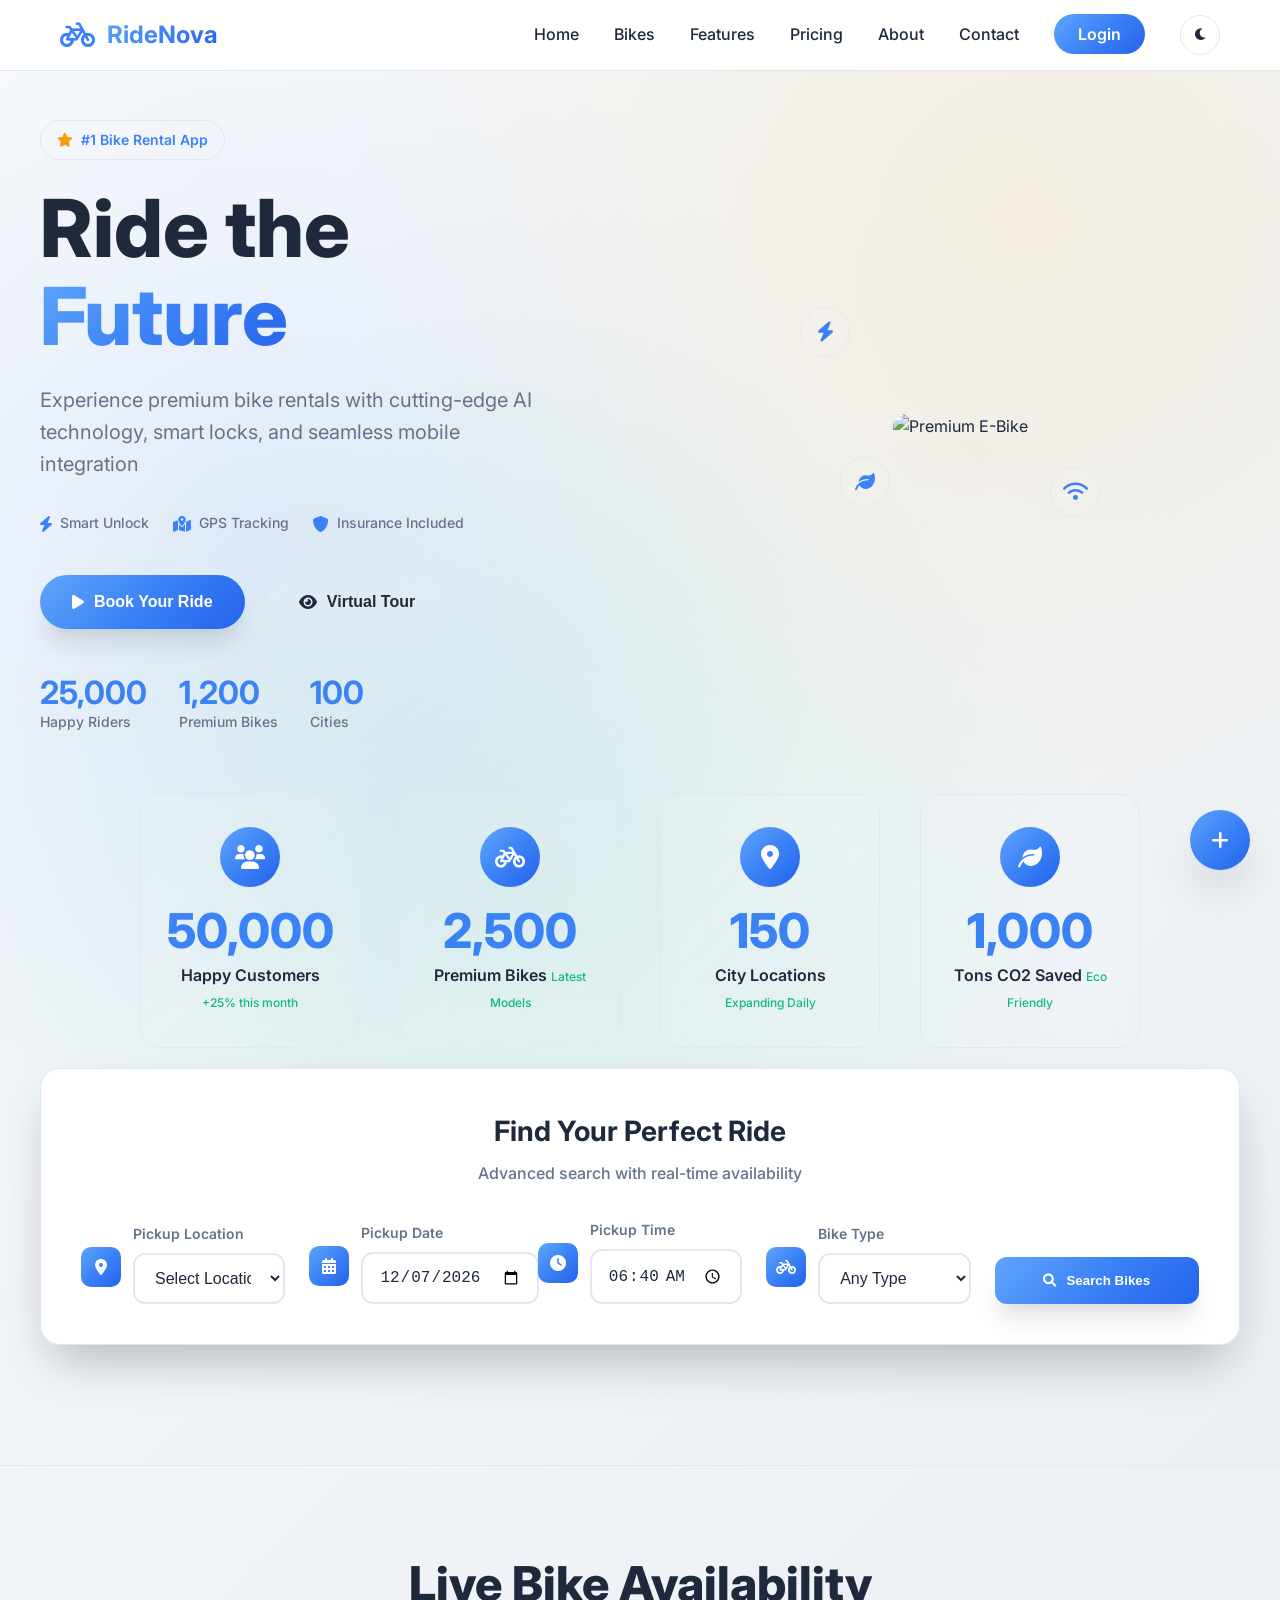
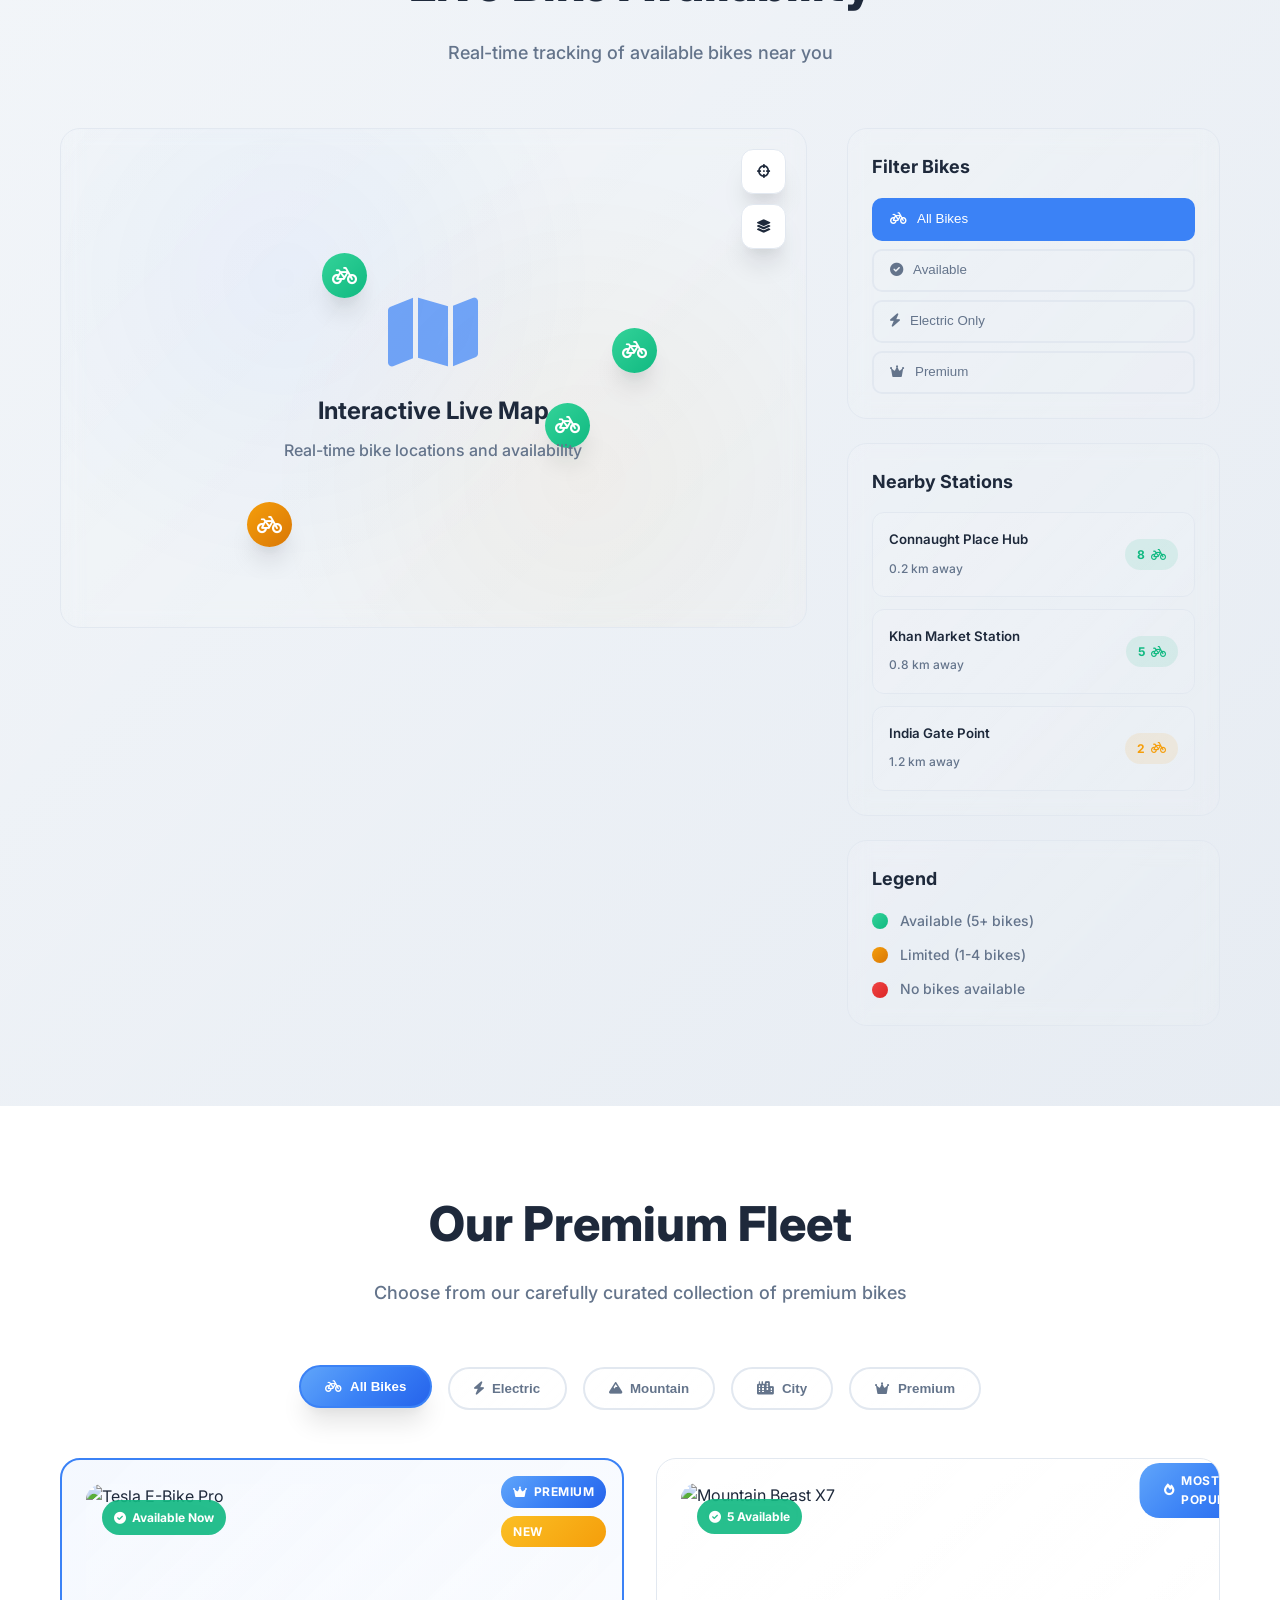
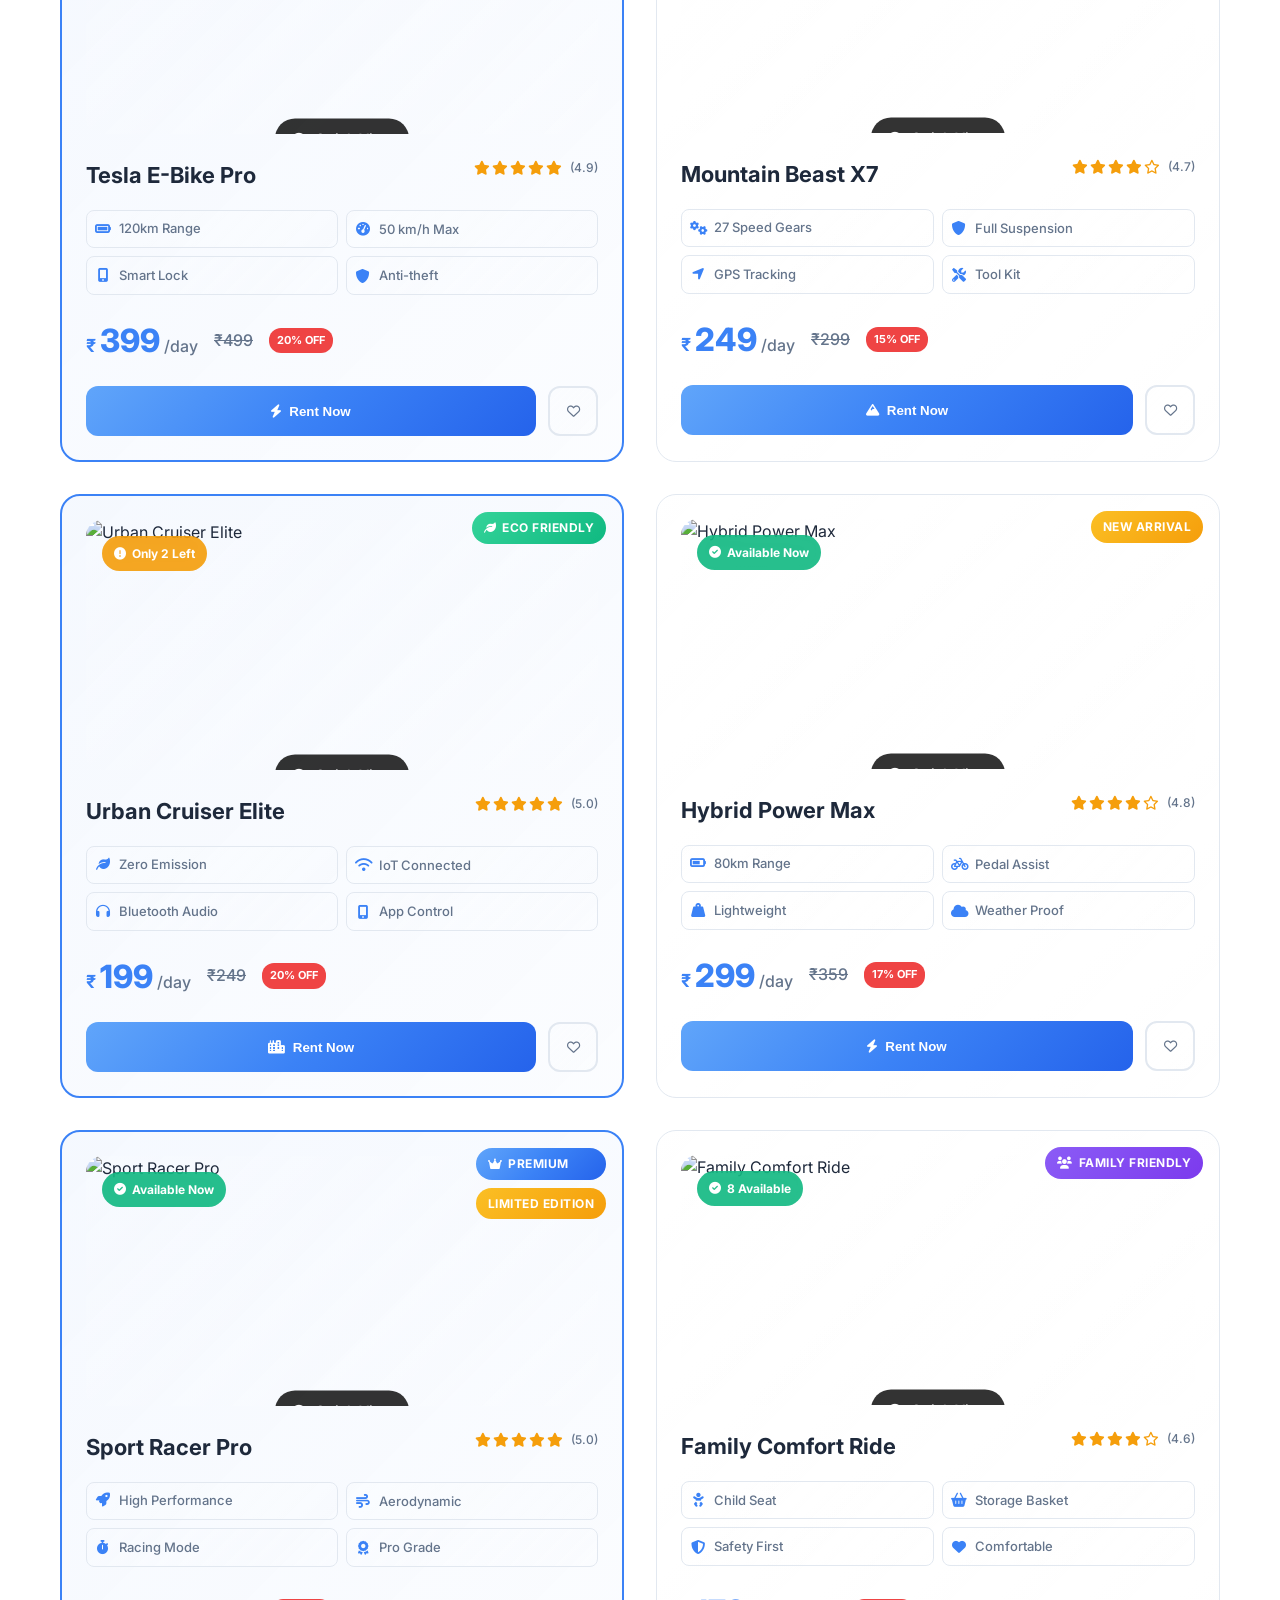
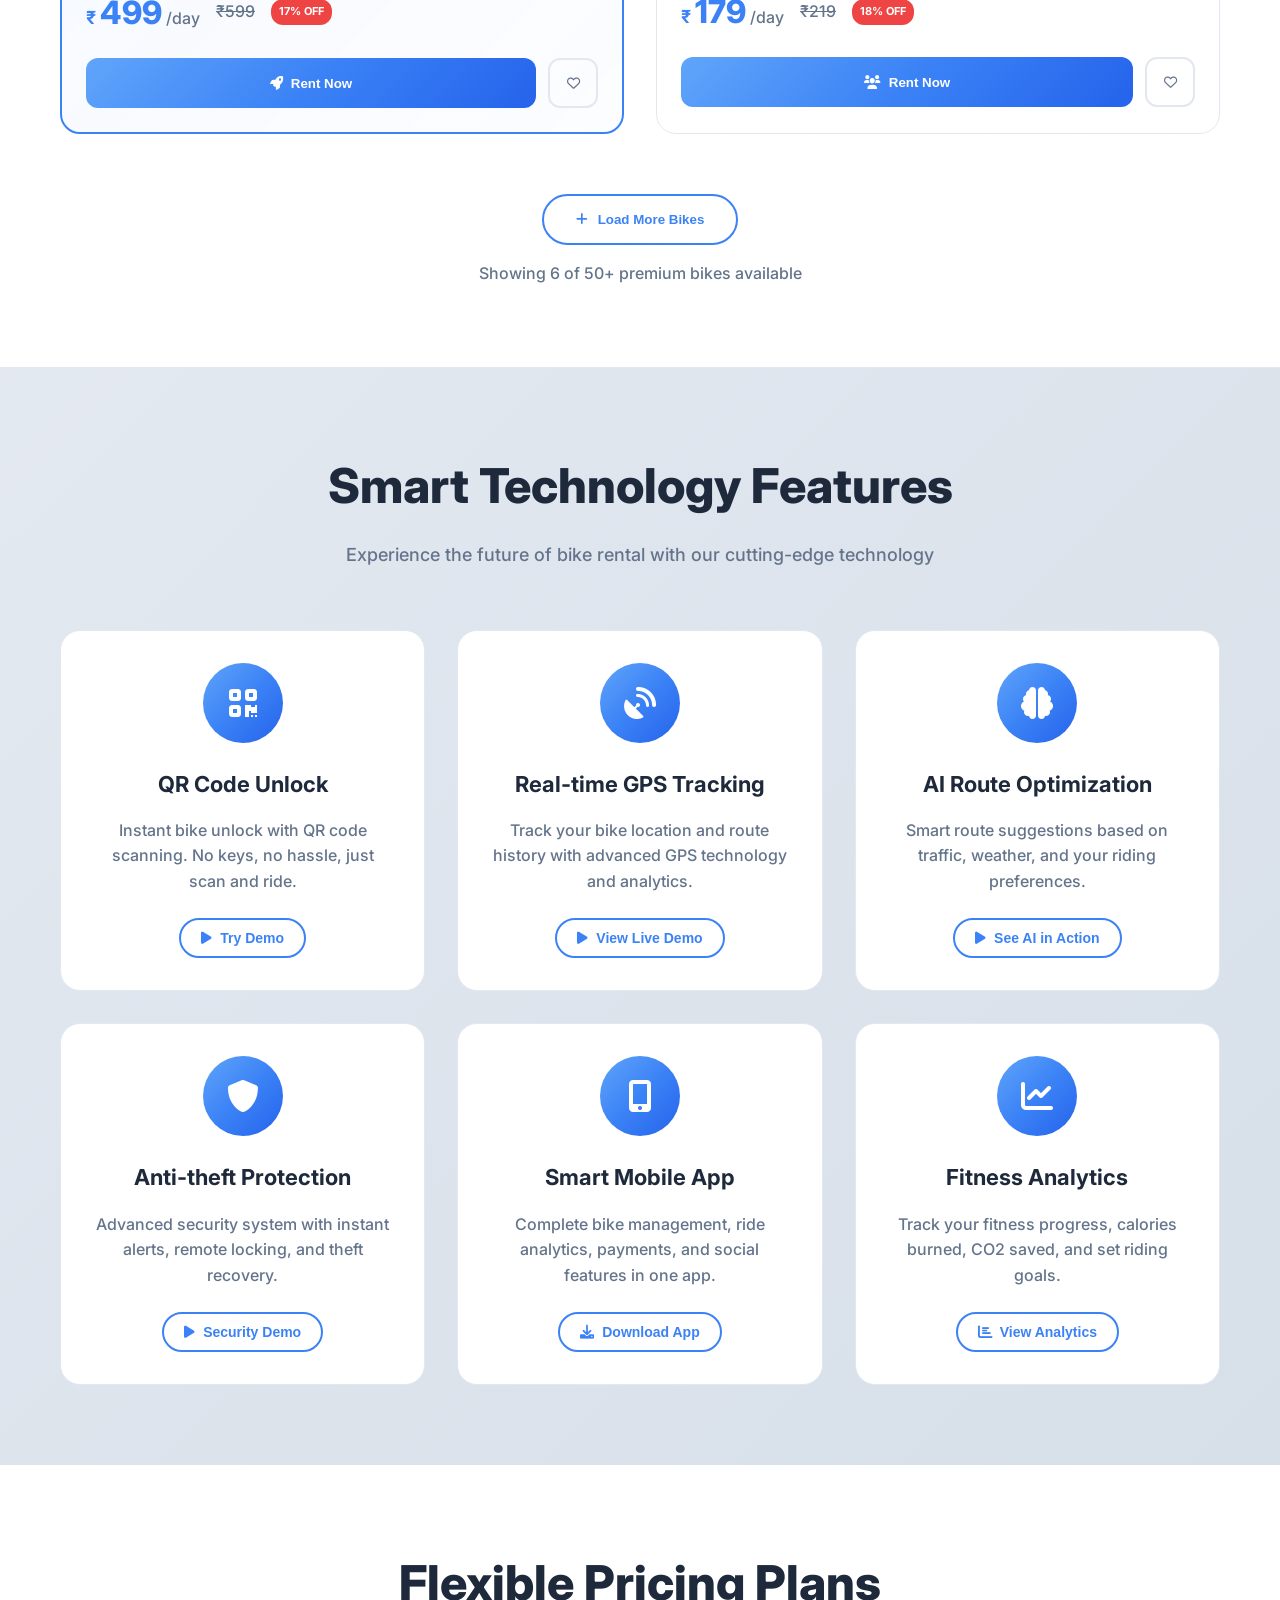
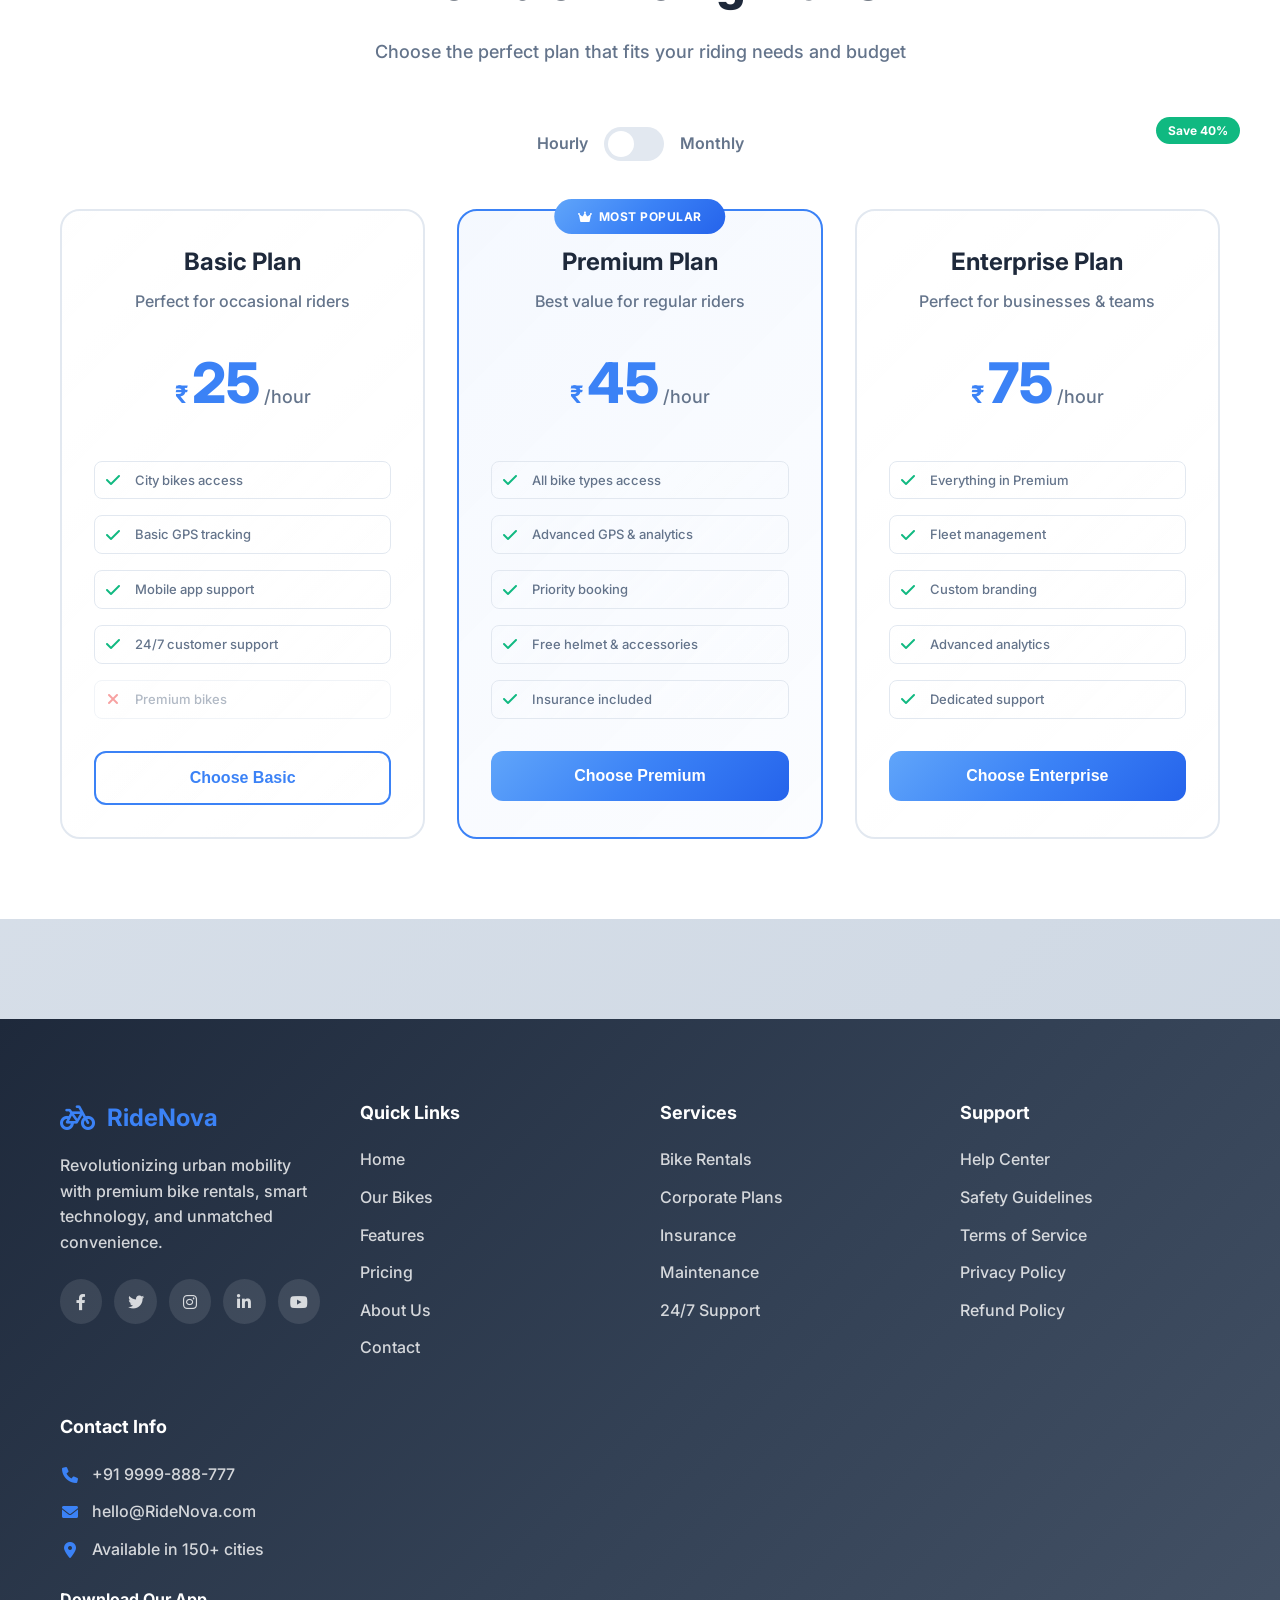
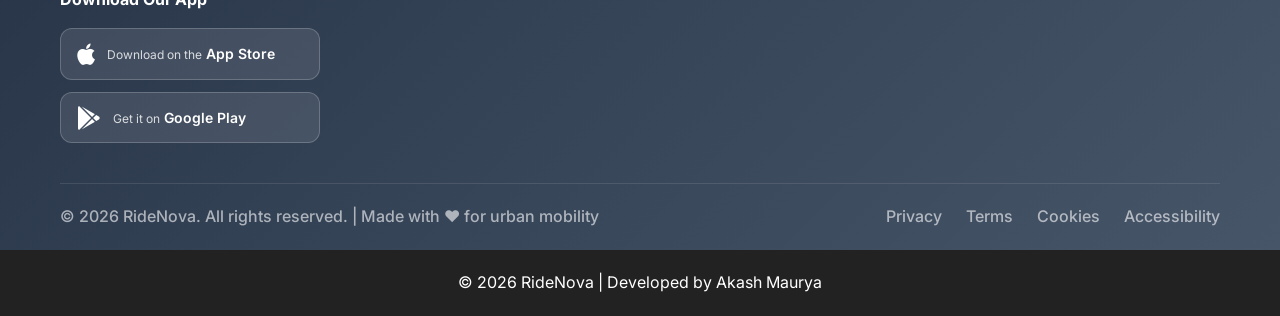
==== commit b2b60077: "Update RideNova project" ====
--- a/index.html
+++ b/index.html
@@ -1443,7 +1443,7 @@
             </div>
             <div class="footer-bottom">
                 <div class="footer-bottom-content">
-                    <p>&copy; 2024 RideNova. All rights reserved. | Made with ❤️ for urban mobility</p>
+                    <p>&copy; 2026 RideNova. All rights reserved. | Made with ❤️ for urban mobility</p>
                     <div class="footer-links">
                         <a href="#">Privacy</a>
                         <a href="#">Terms</a>
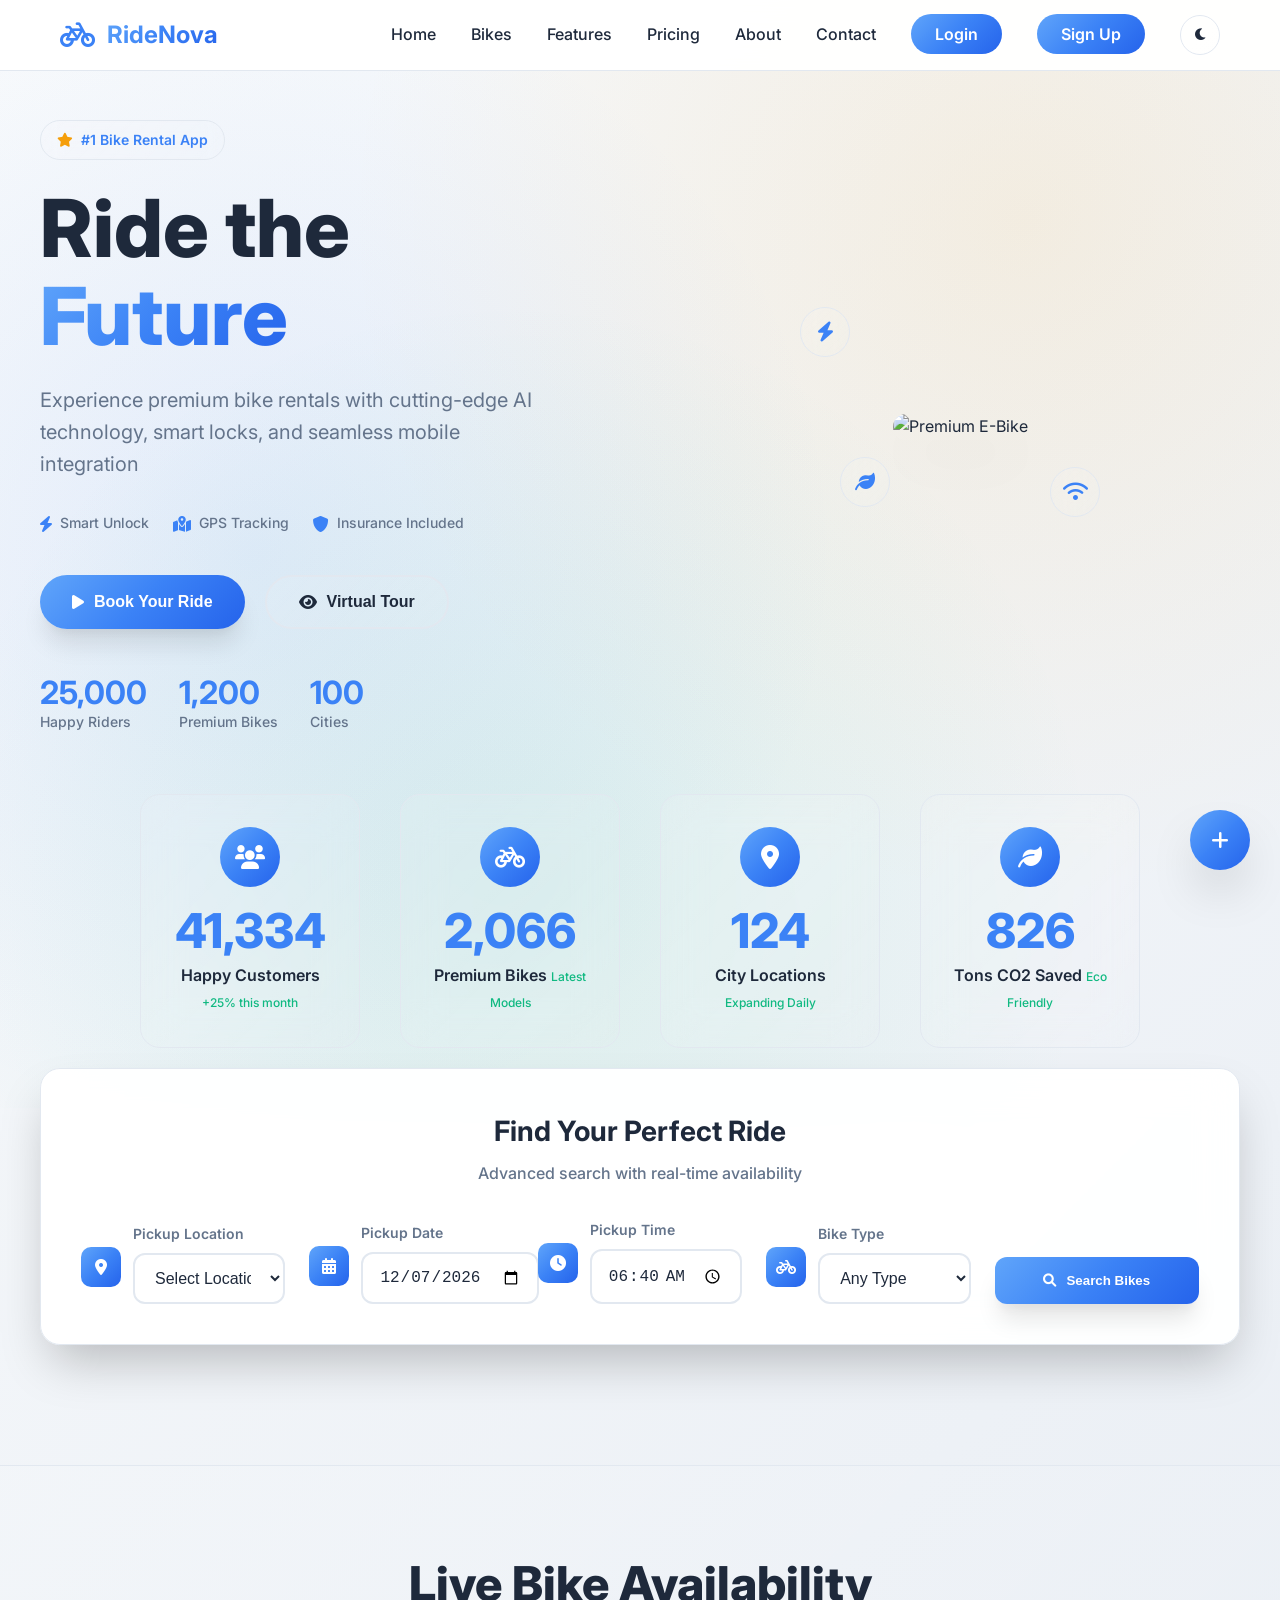
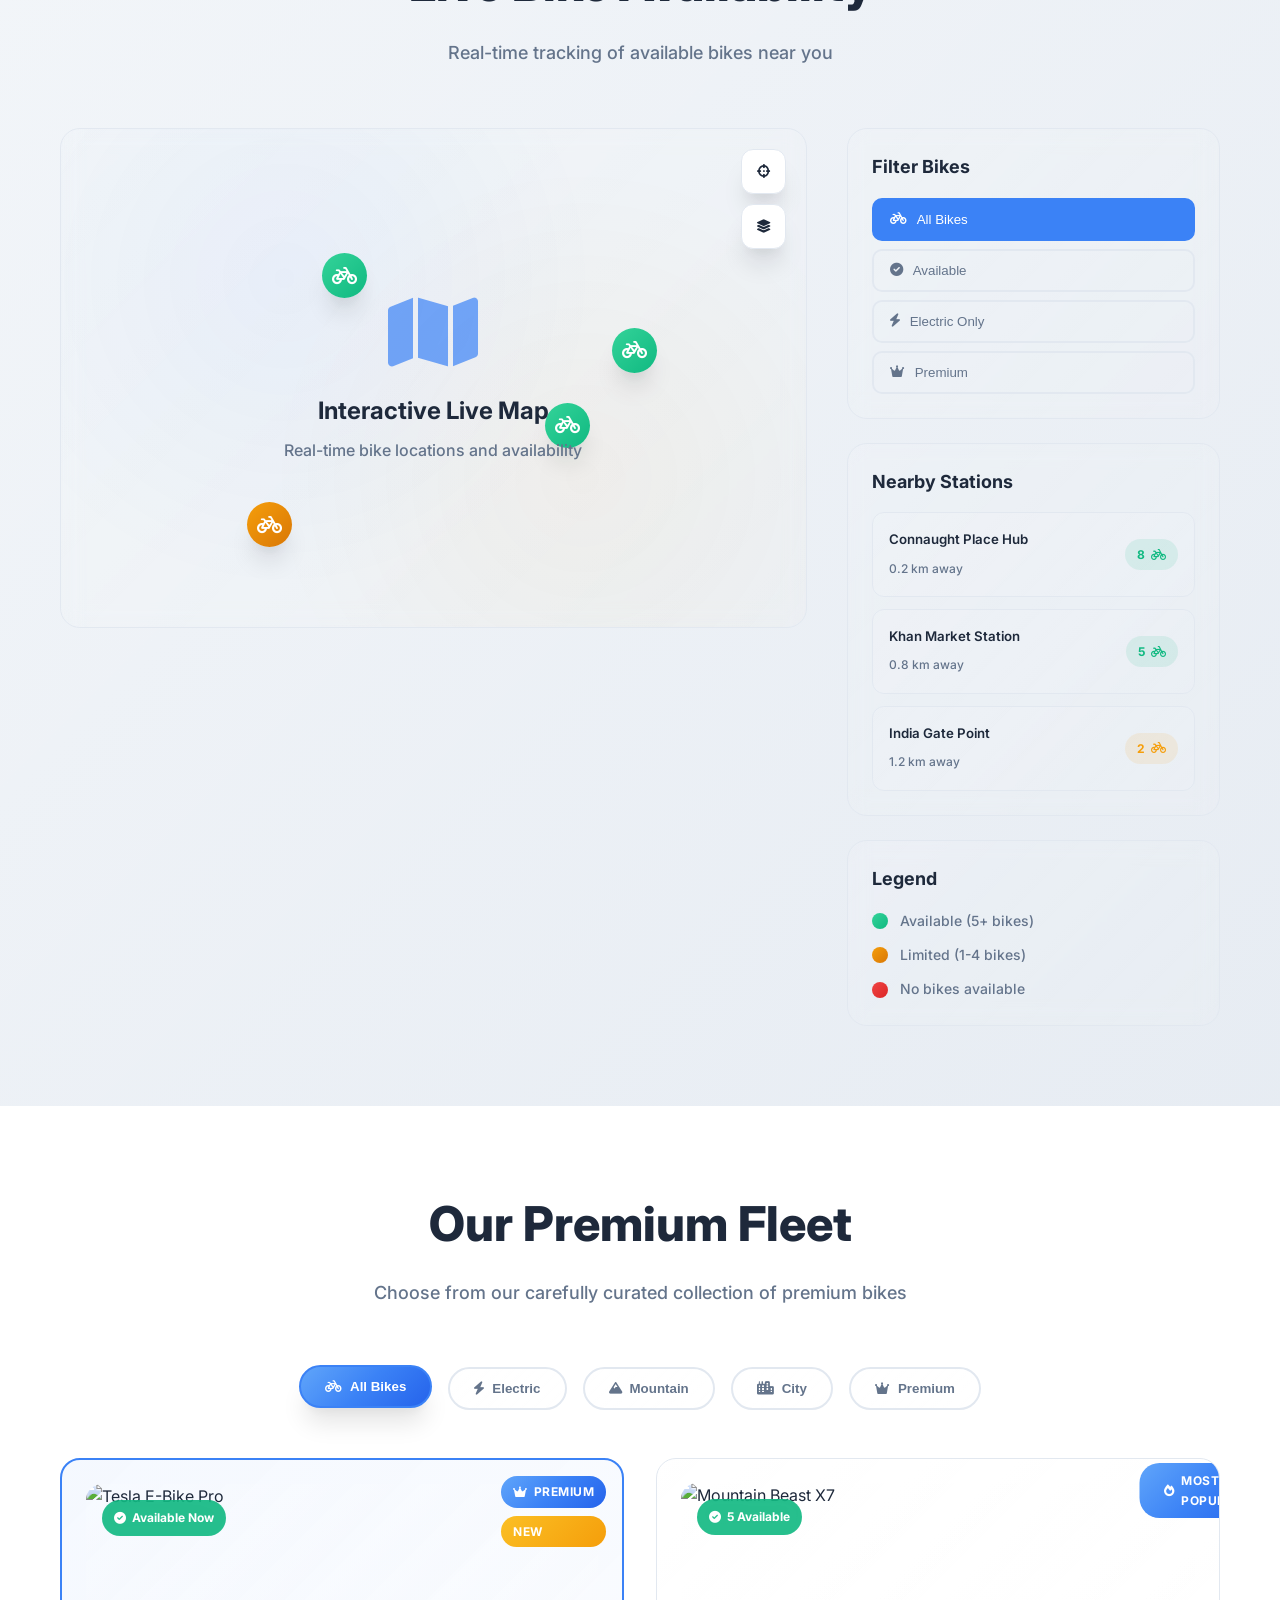
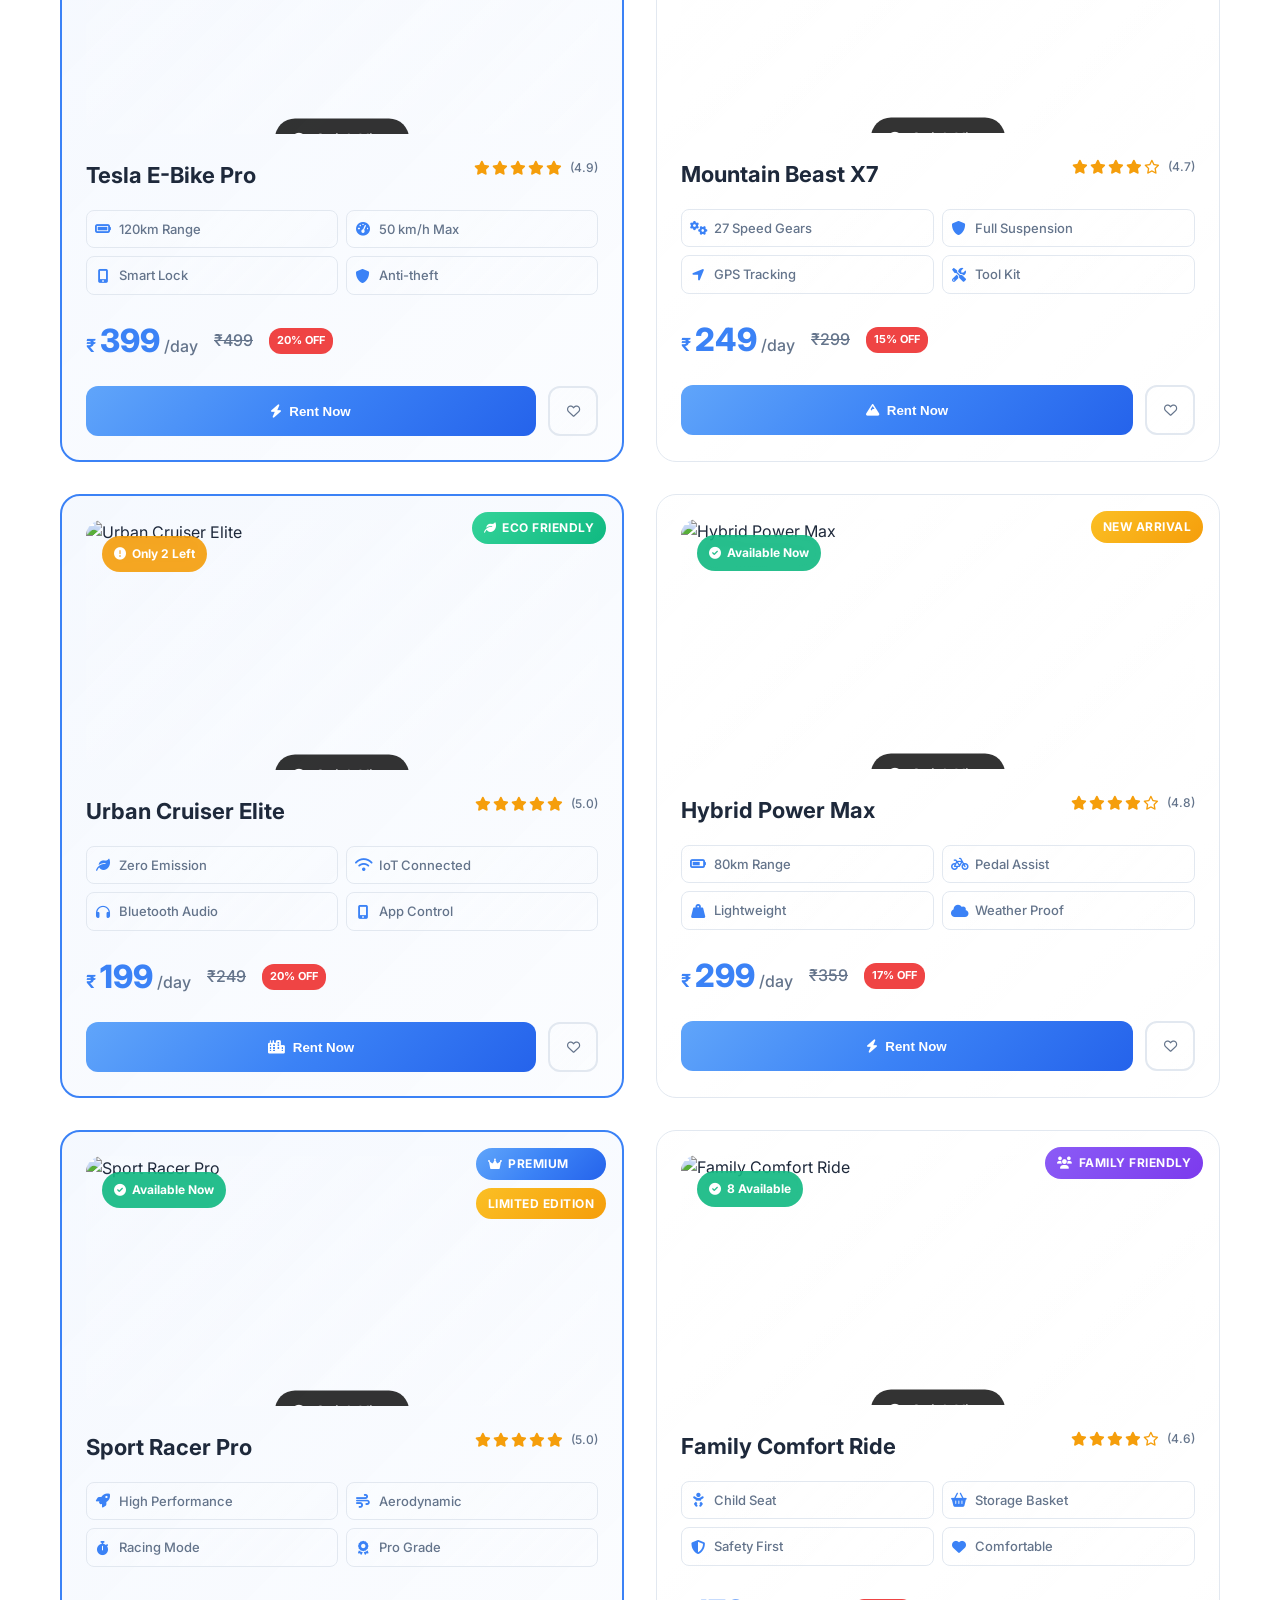
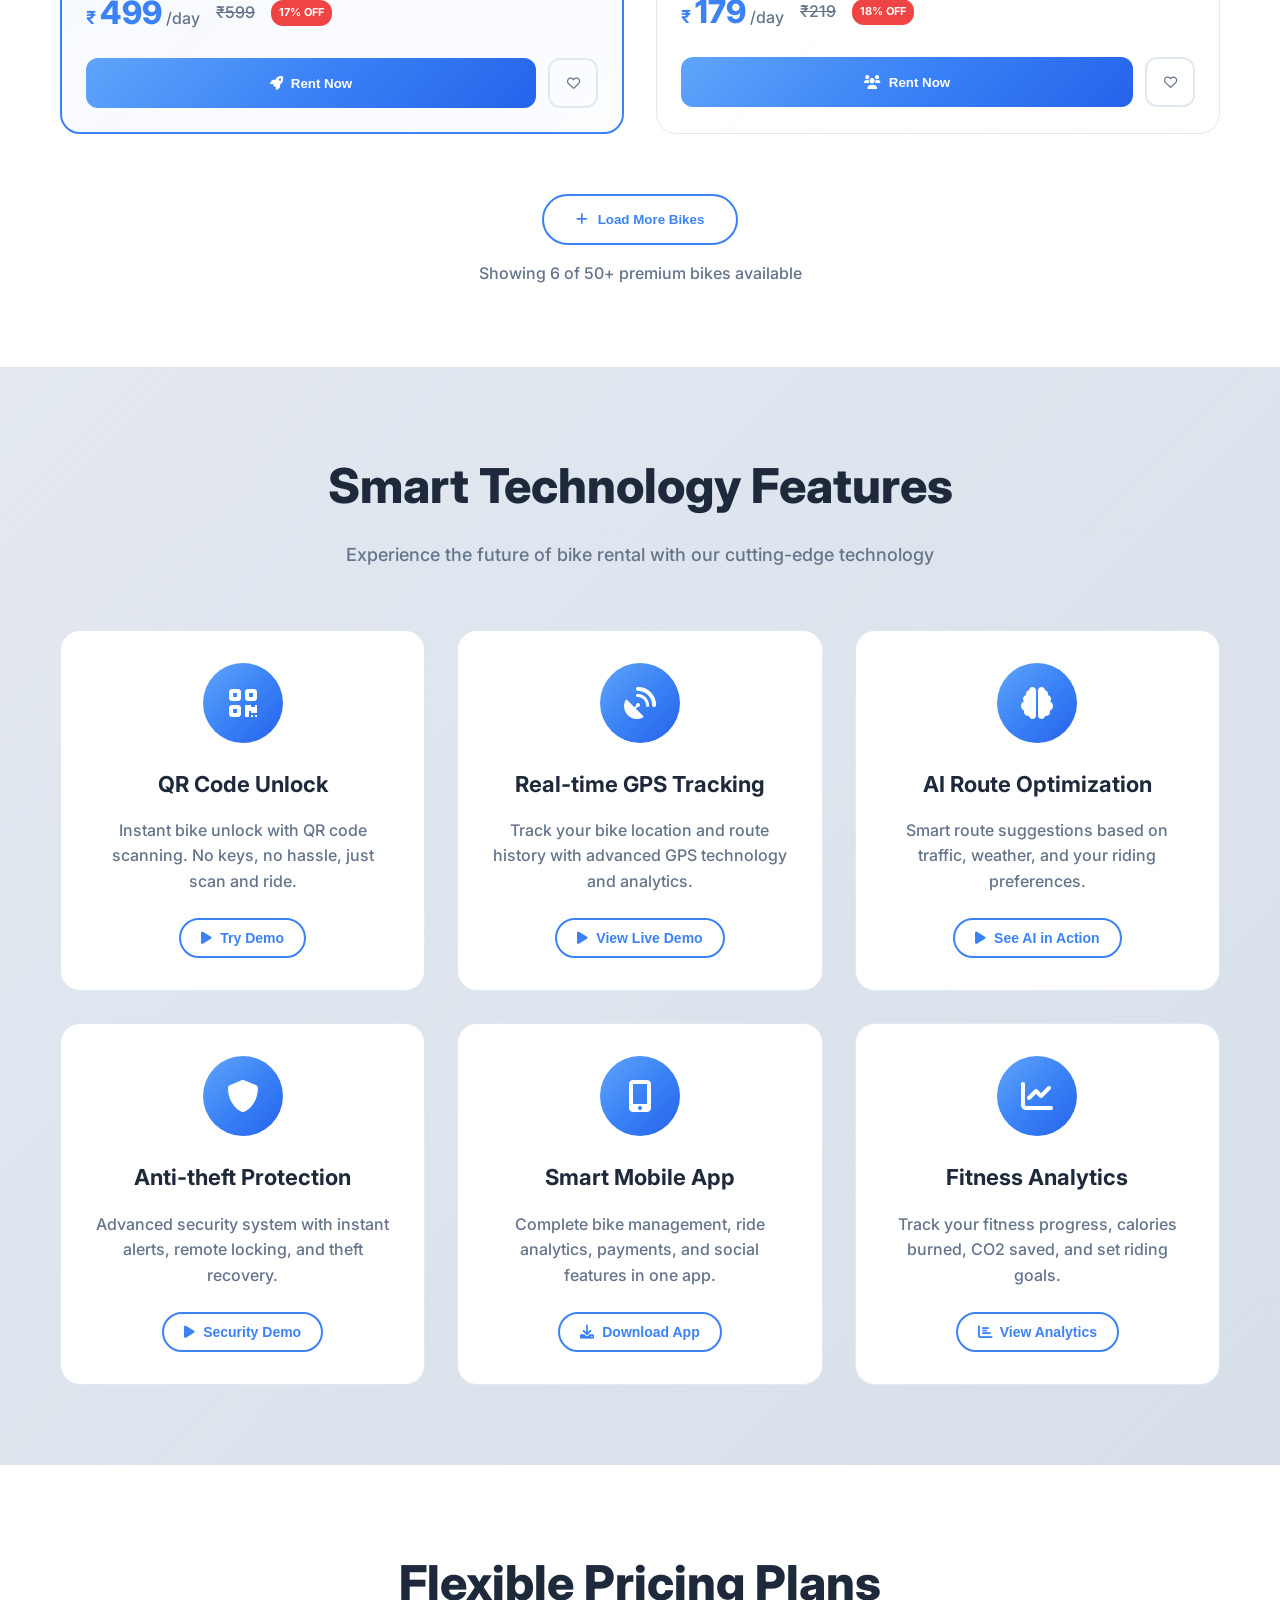
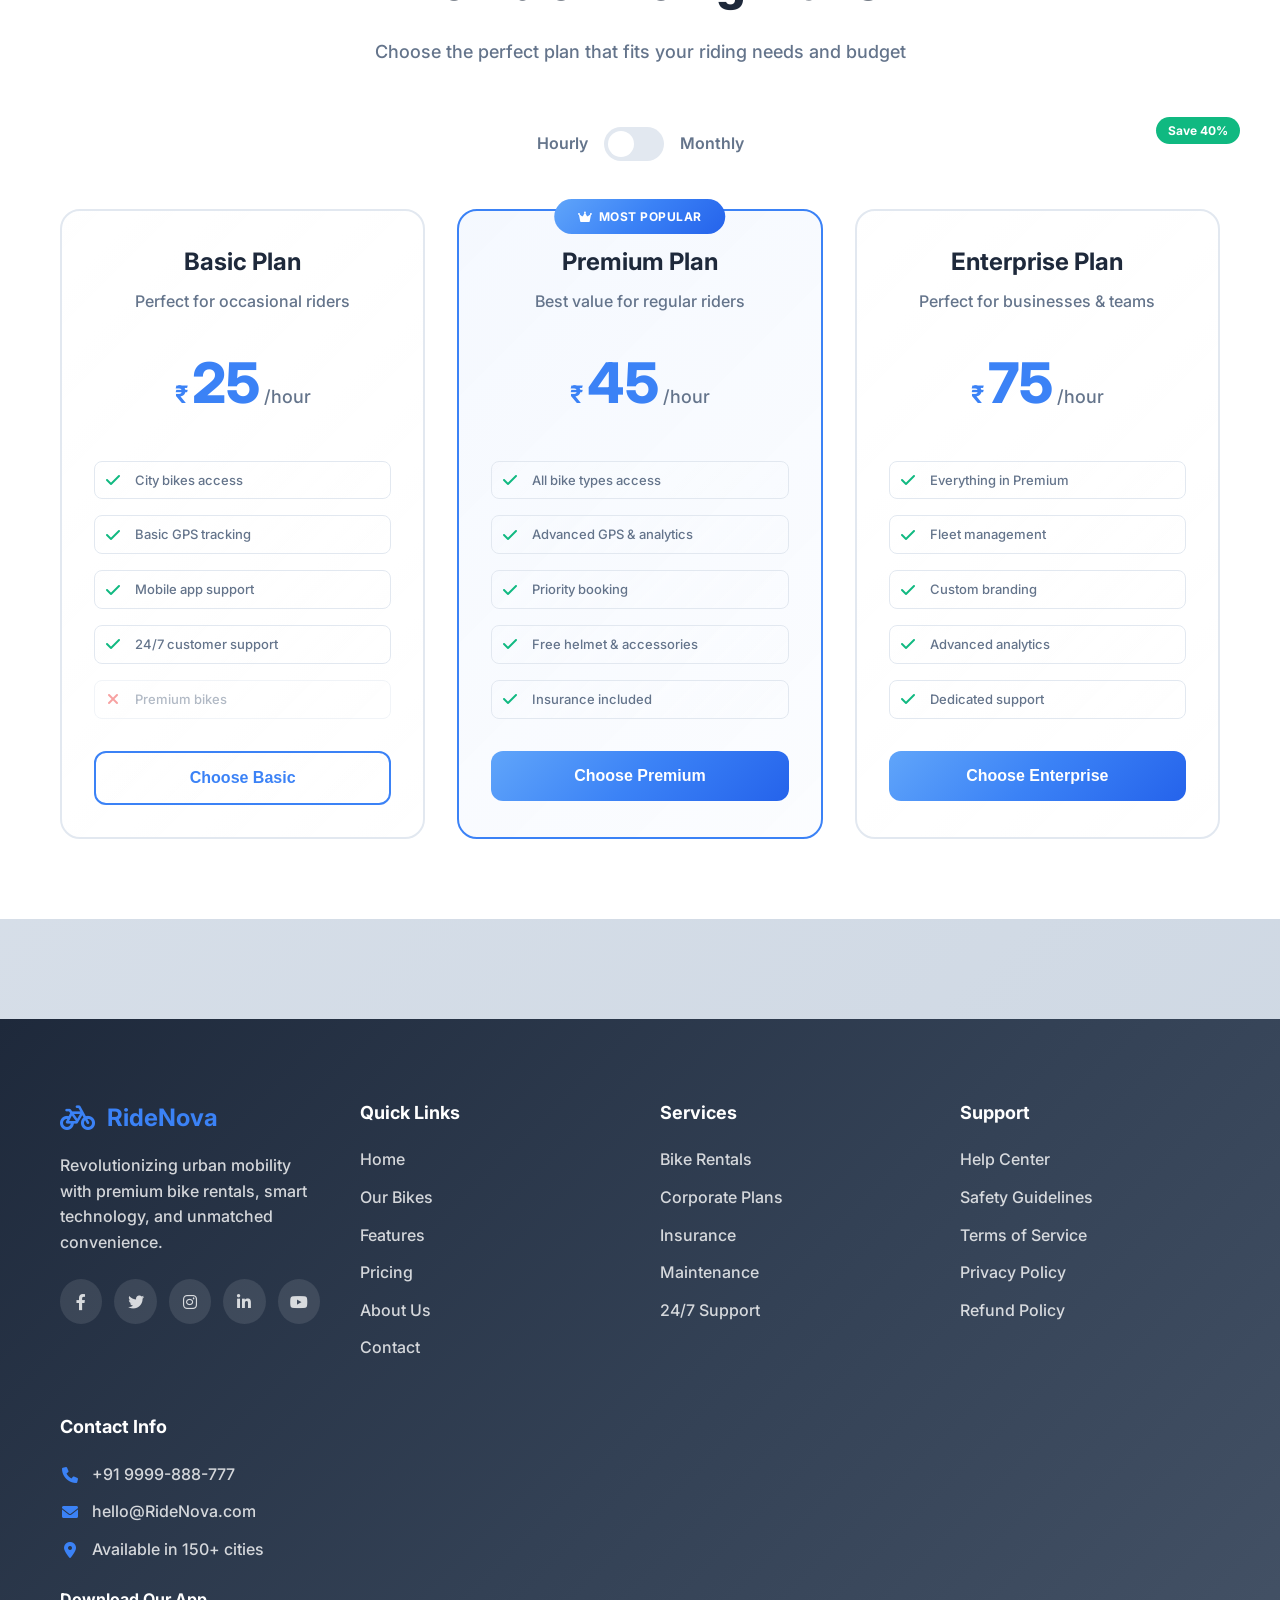
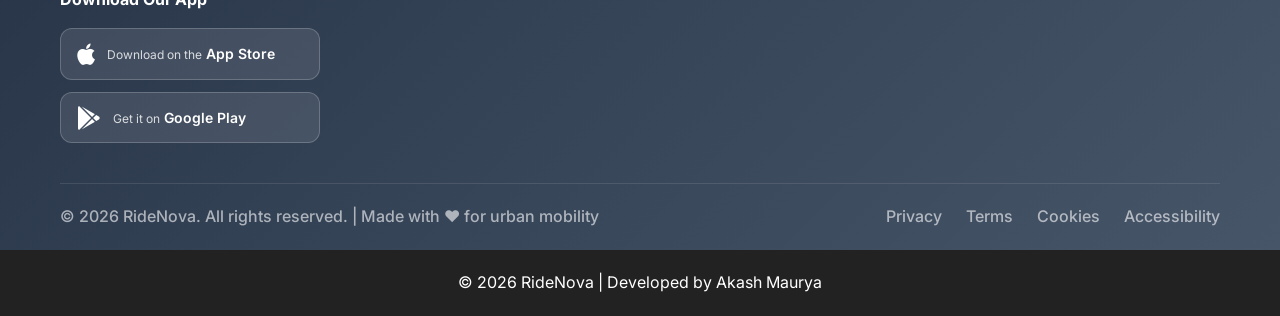
==== commit 6c95874c: "Update index.html" ====
--- a/index.html
+++ b/index.html
@@ -31,7 +31,8 @@
                 <li><a href="#pricing" class="nav-link">Pricing</a></li>
                 <li><a href="#about" class="nav-link">About</a></li>
                 <li><a href="#contact" class="nav-link">Contact</a></li>
-                <li><a href="#" class="btn-login">Login</a></li>
+               <li><a href="login.html" class="btn-login">Login</a></li>
+<li><a href="register.html" class="btn-login">Sign Up</a></li>
                 <li><button class="theme-toggle" onclick="toggleTheme()"><i class="fas fa-moon"></i></button></li>
             </ul>
             <div class="hamburger" id="hamburger">
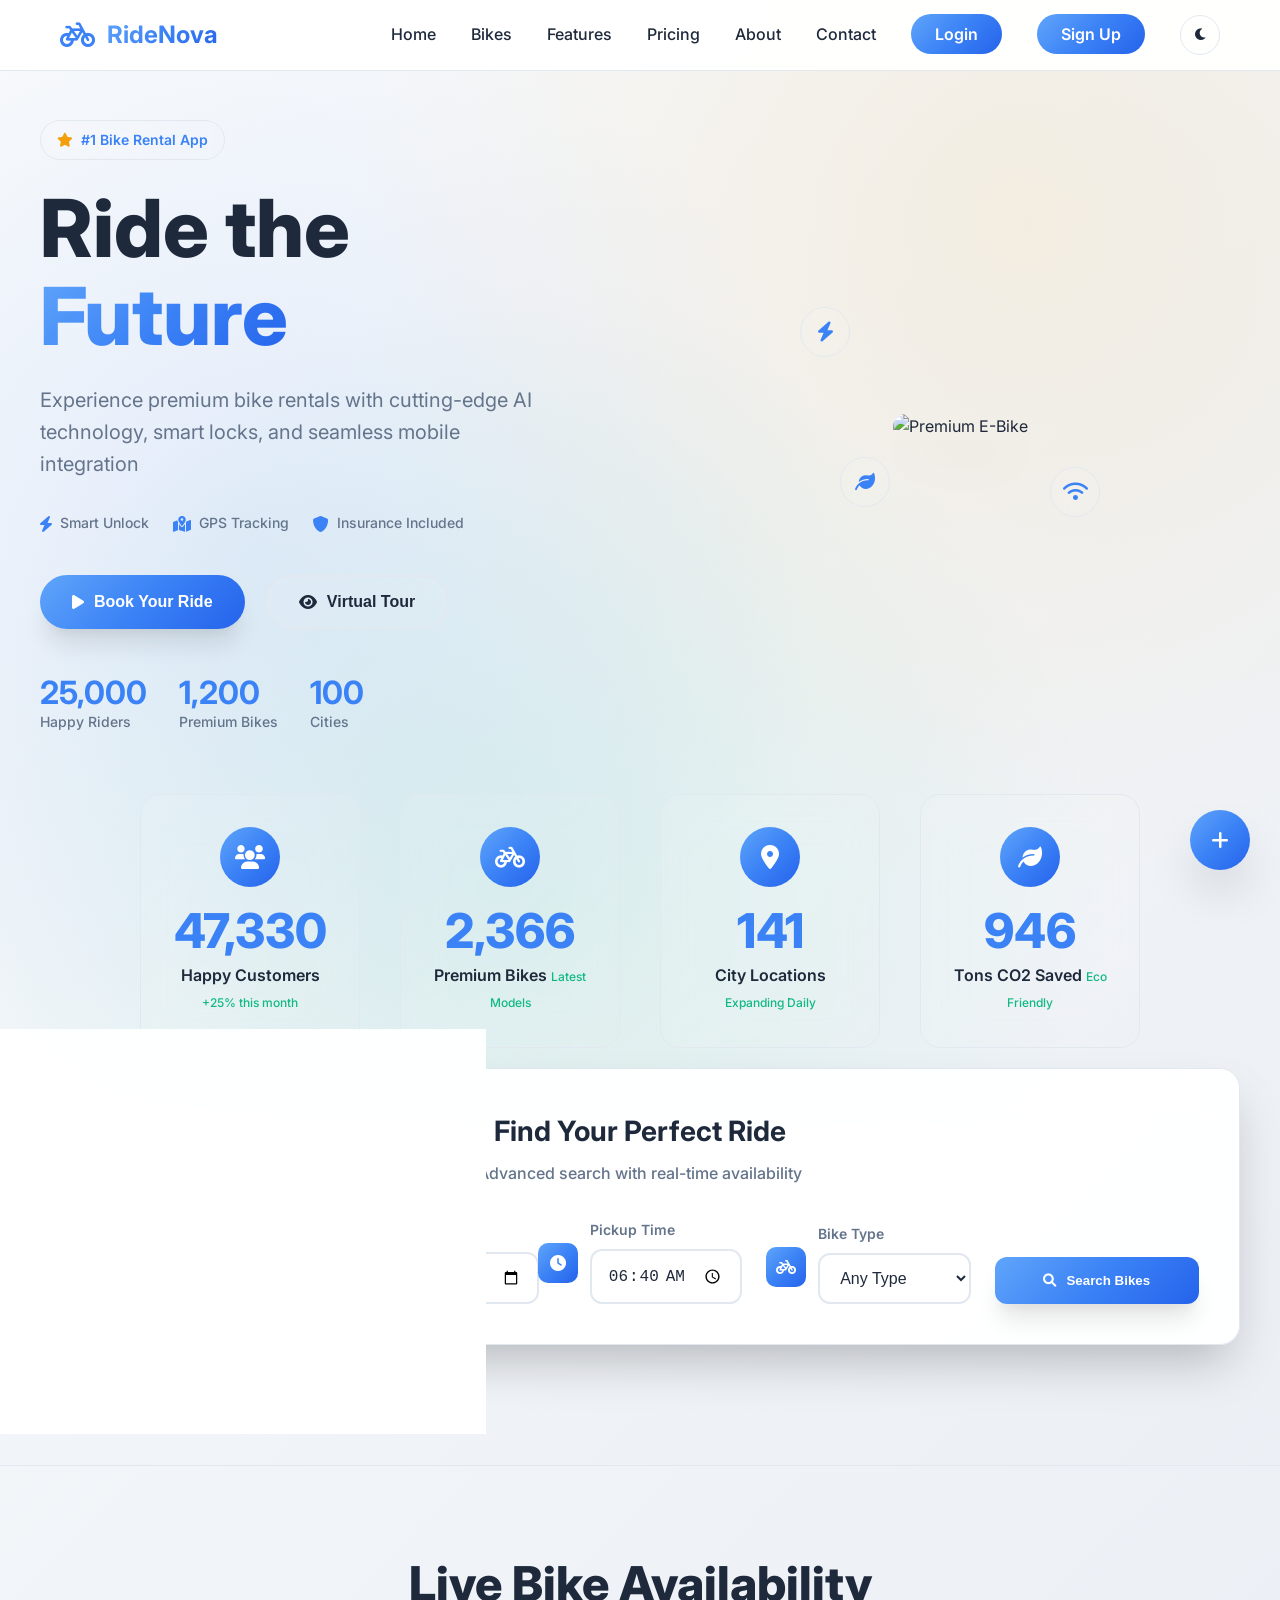
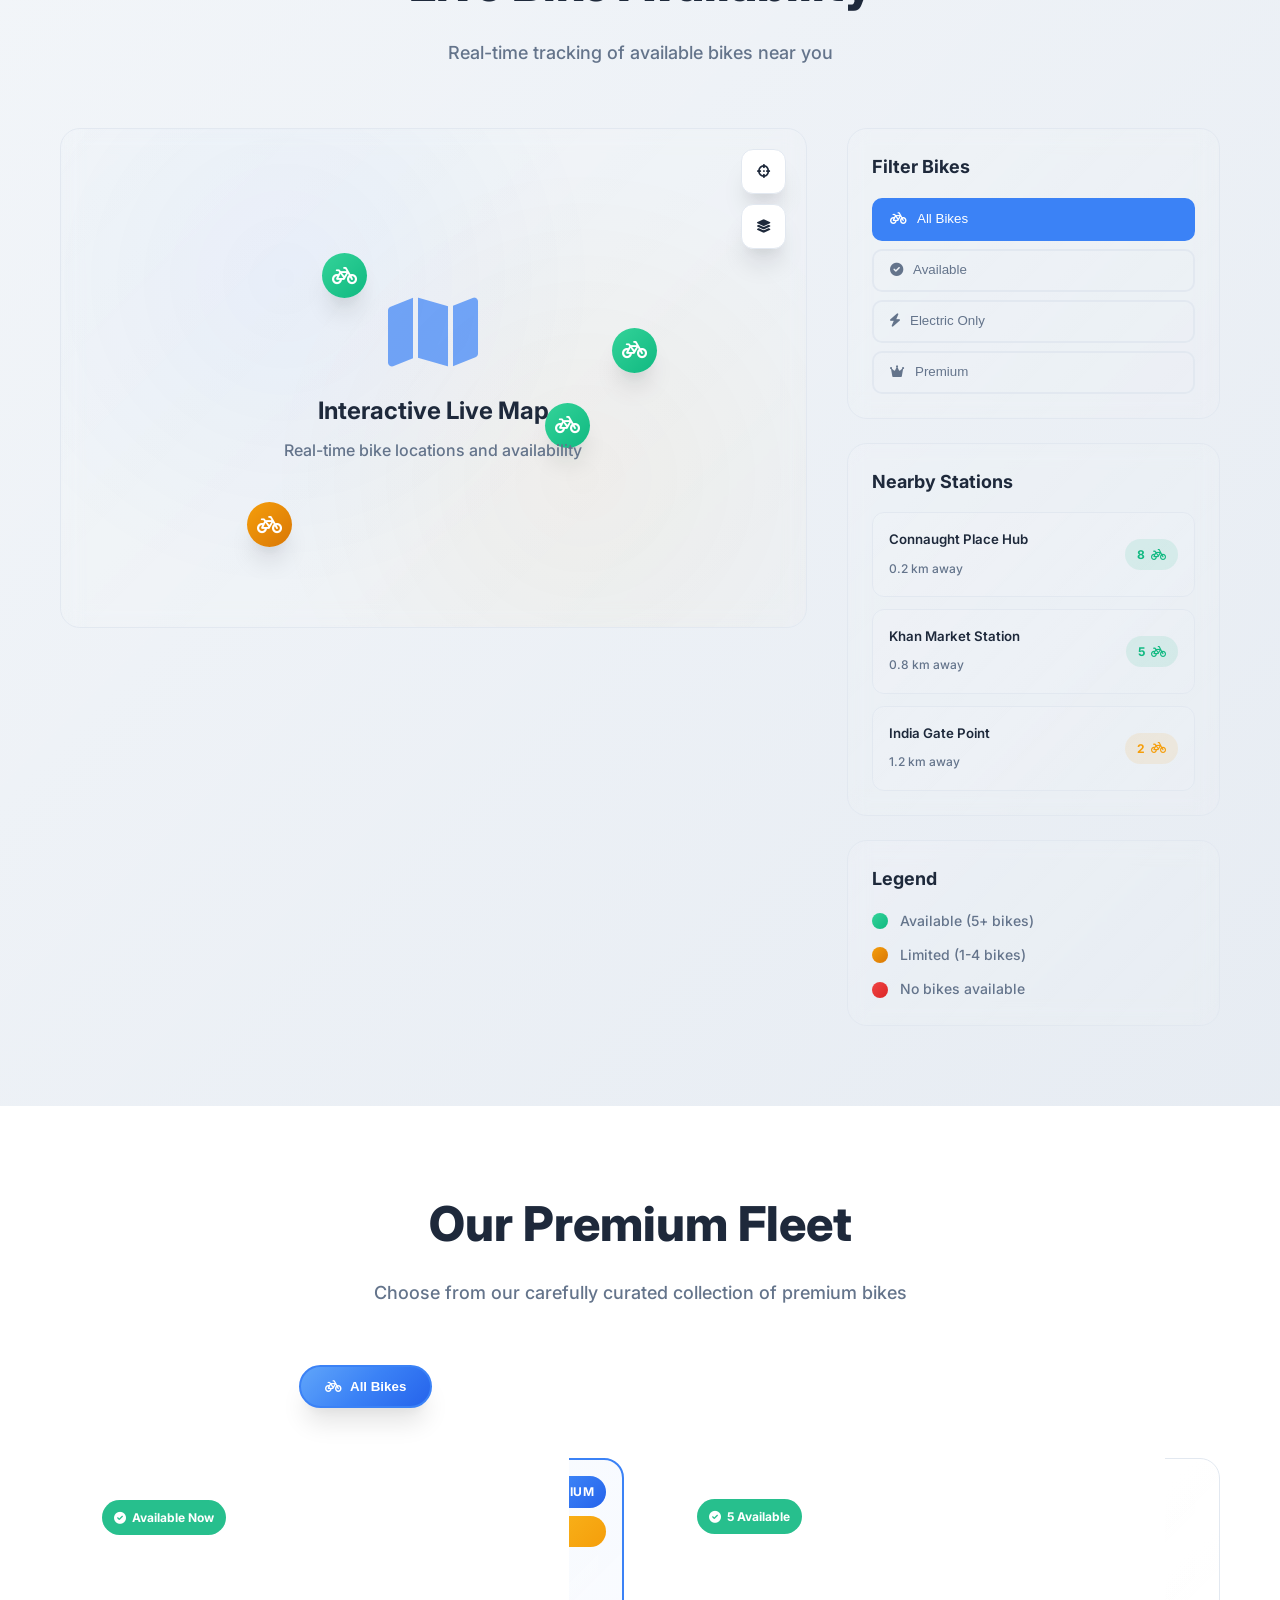
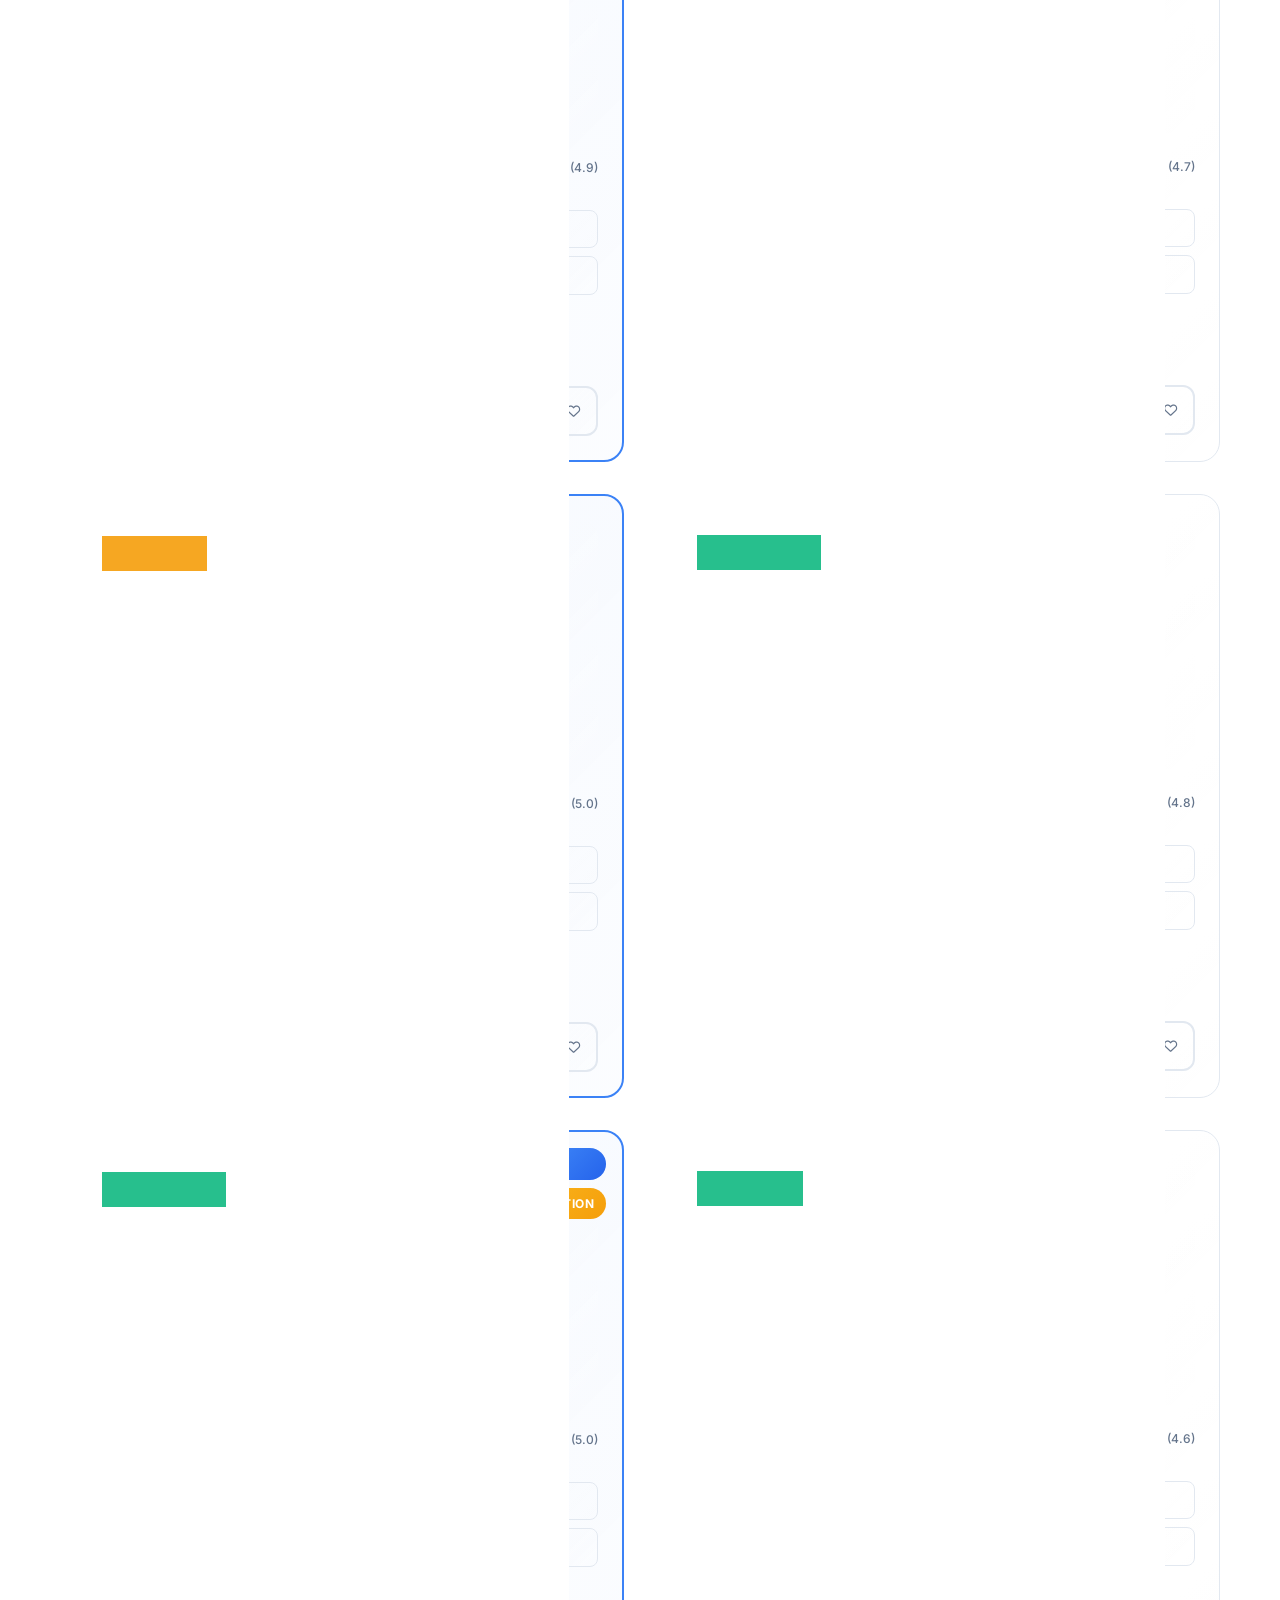
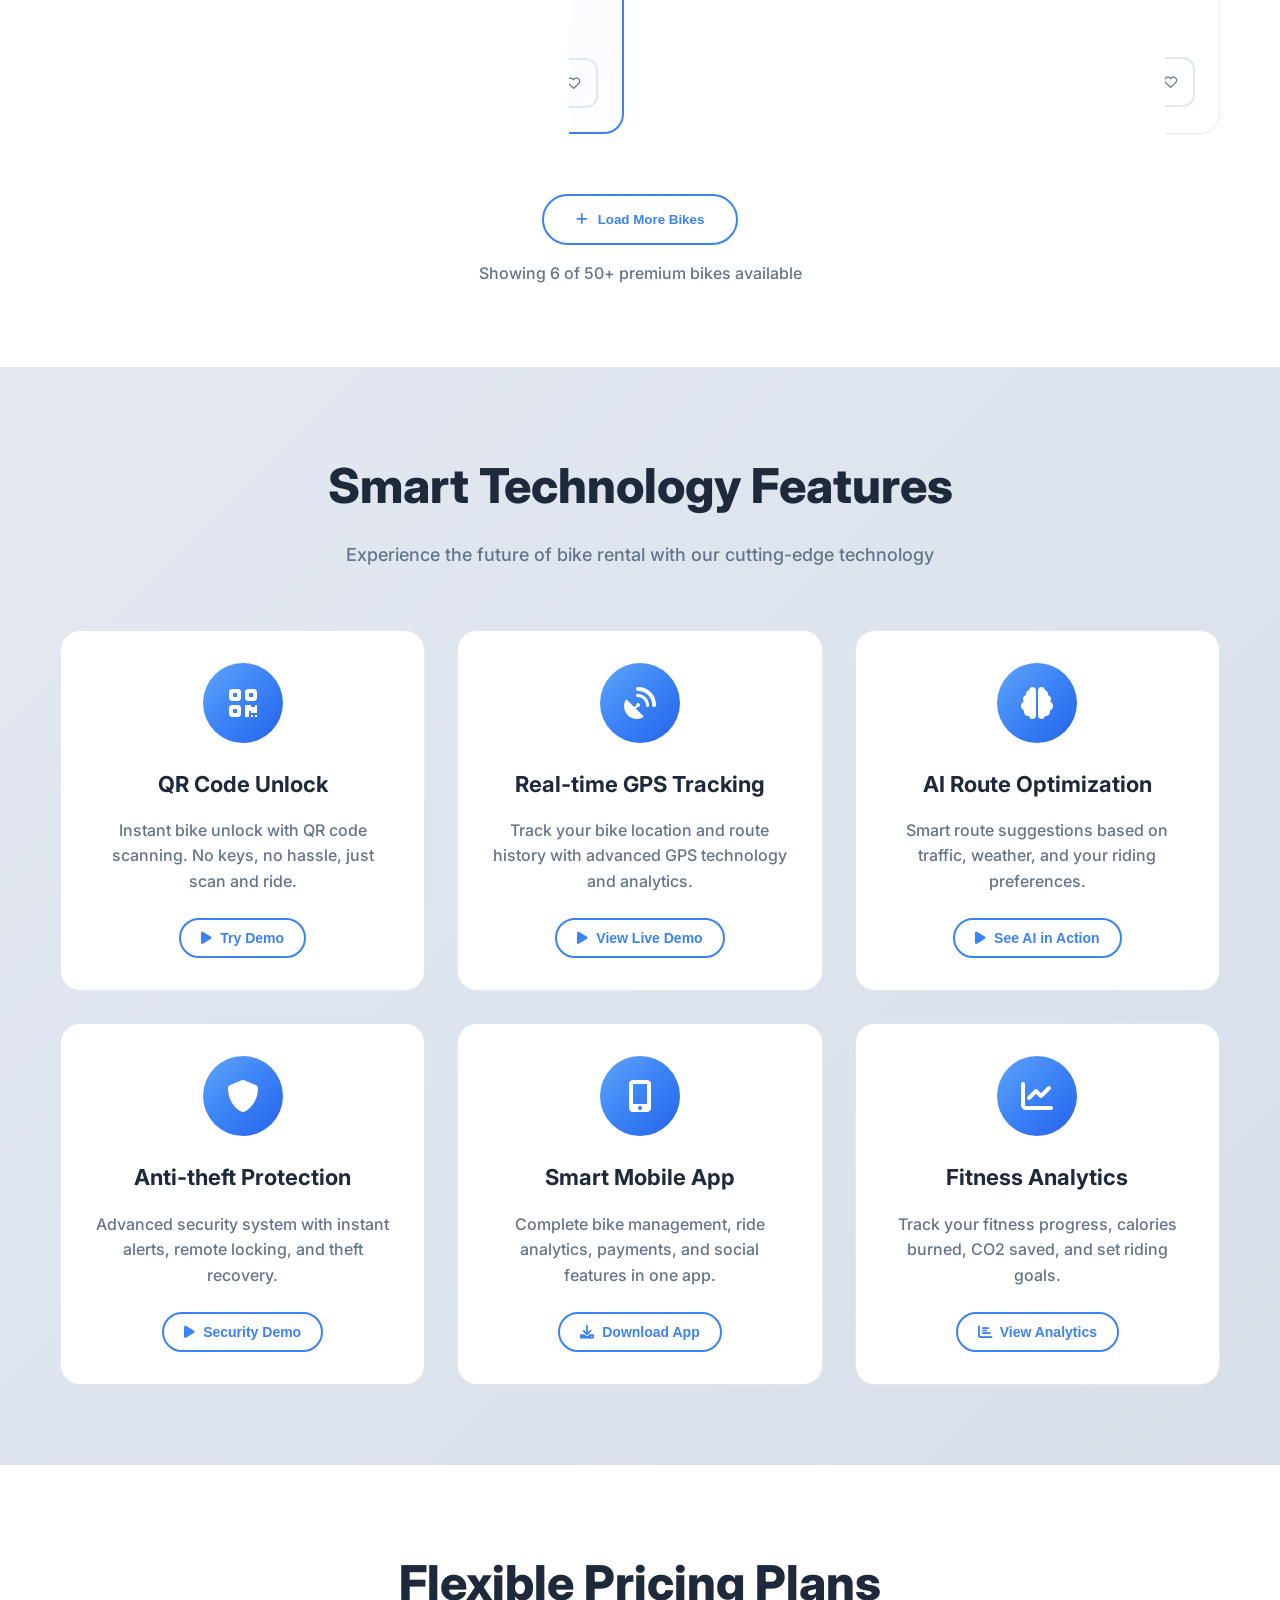
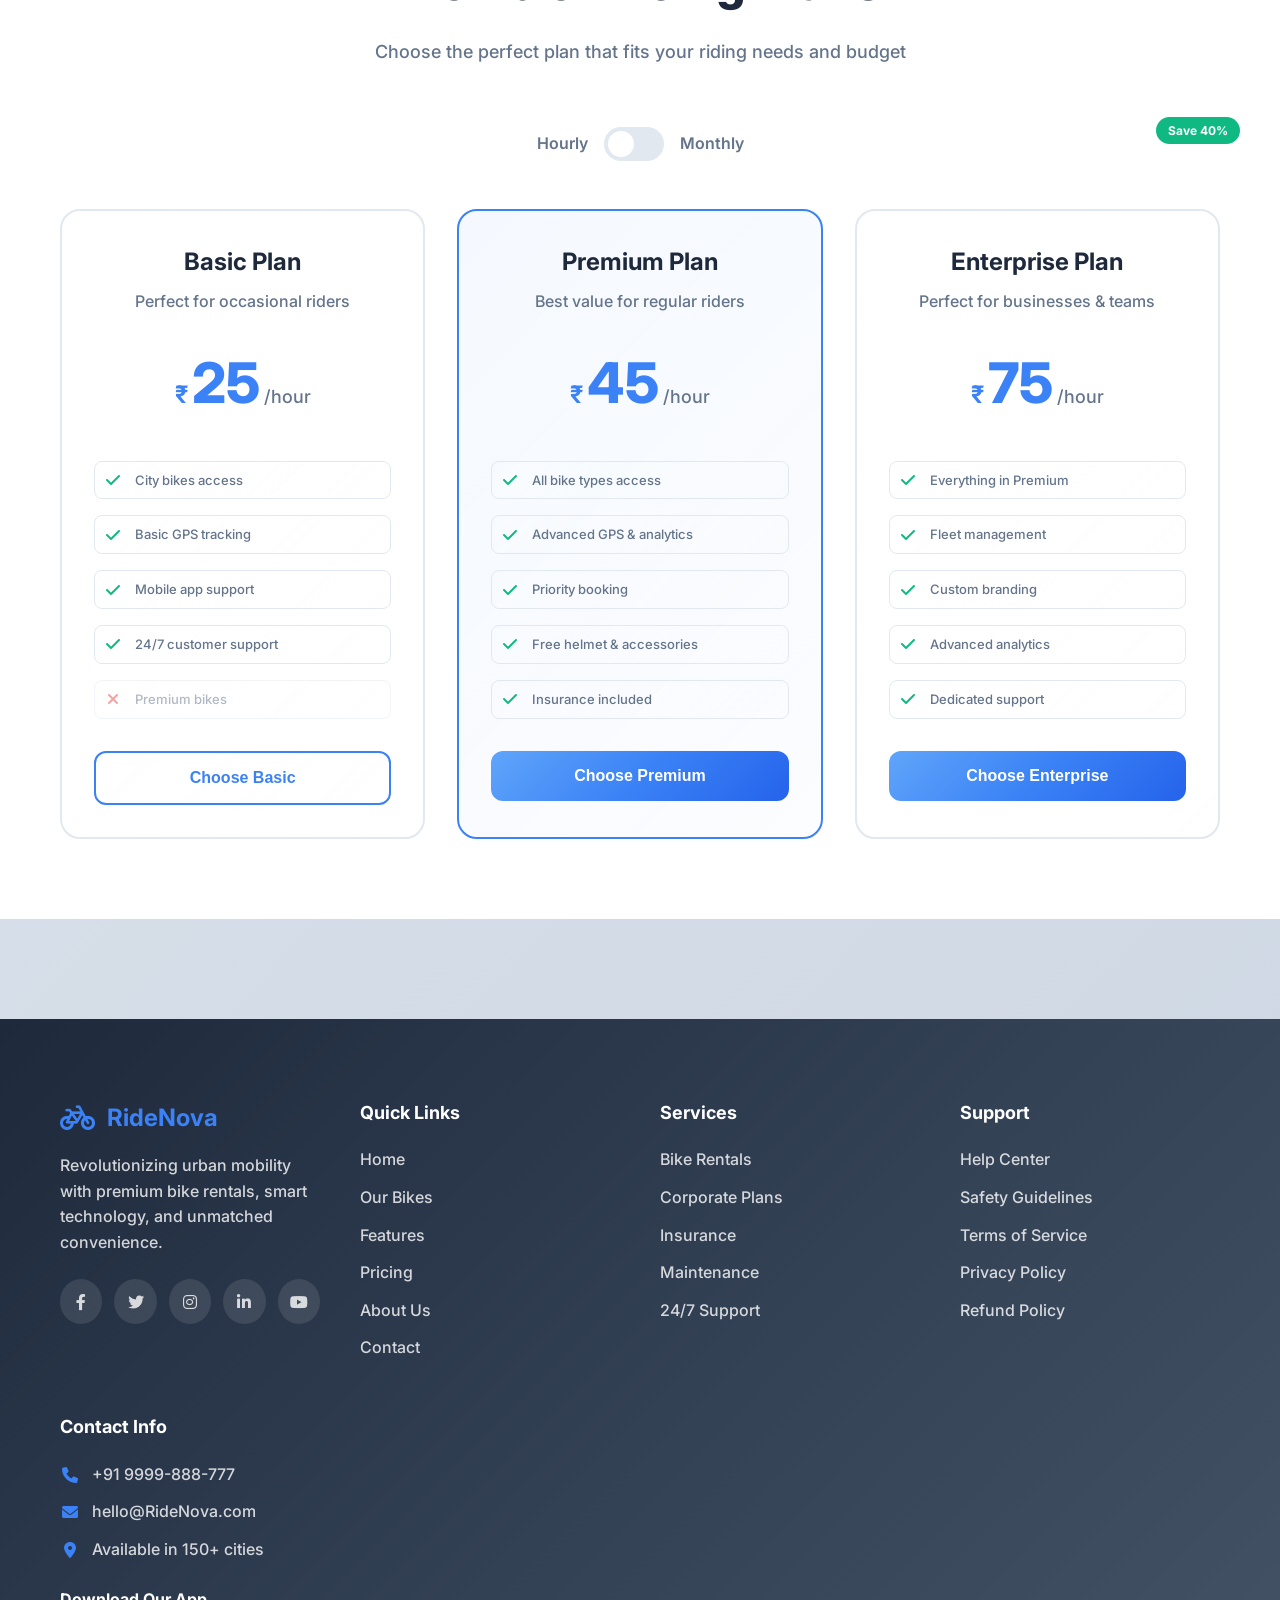
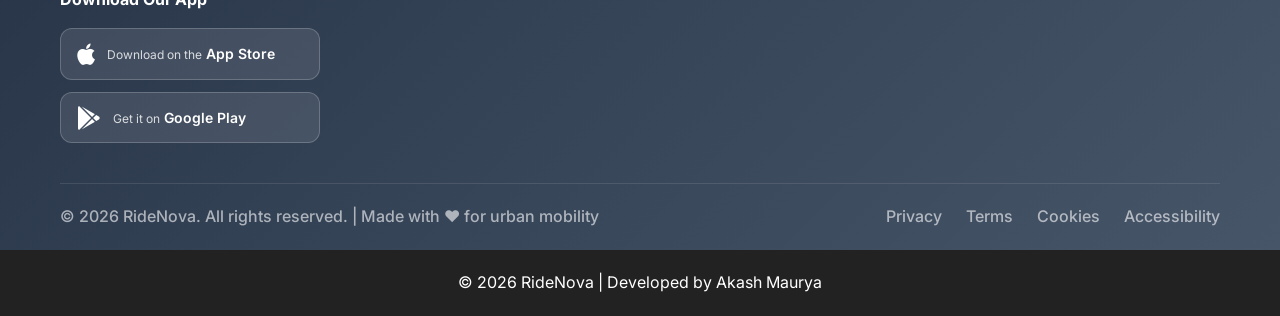
==== commit bfdda604: "Update index.html" ====
--- a/index.html
+++ b/index.html
@@ -32,7 +32,7 @@
                 <li><a href="#about" class="nav-link">About</a></li>
                 <li><a href="#contact" class="nav-link">Contact</a></li>
                <li><a href="login.html" class="btn-login">Login</a></li>
-<li><a href="register.html" class="btn-login">Sign Up</a></li>
+               <li><a href="register.html" class="btn-login">Sign Up</a></li>
                 <li><button class="theme-toggle" onclick="toggleTheme()"><i class="fas fa-moon"></i></button></li>
             </ul>
             <div class="hamburger" id="hamburger">
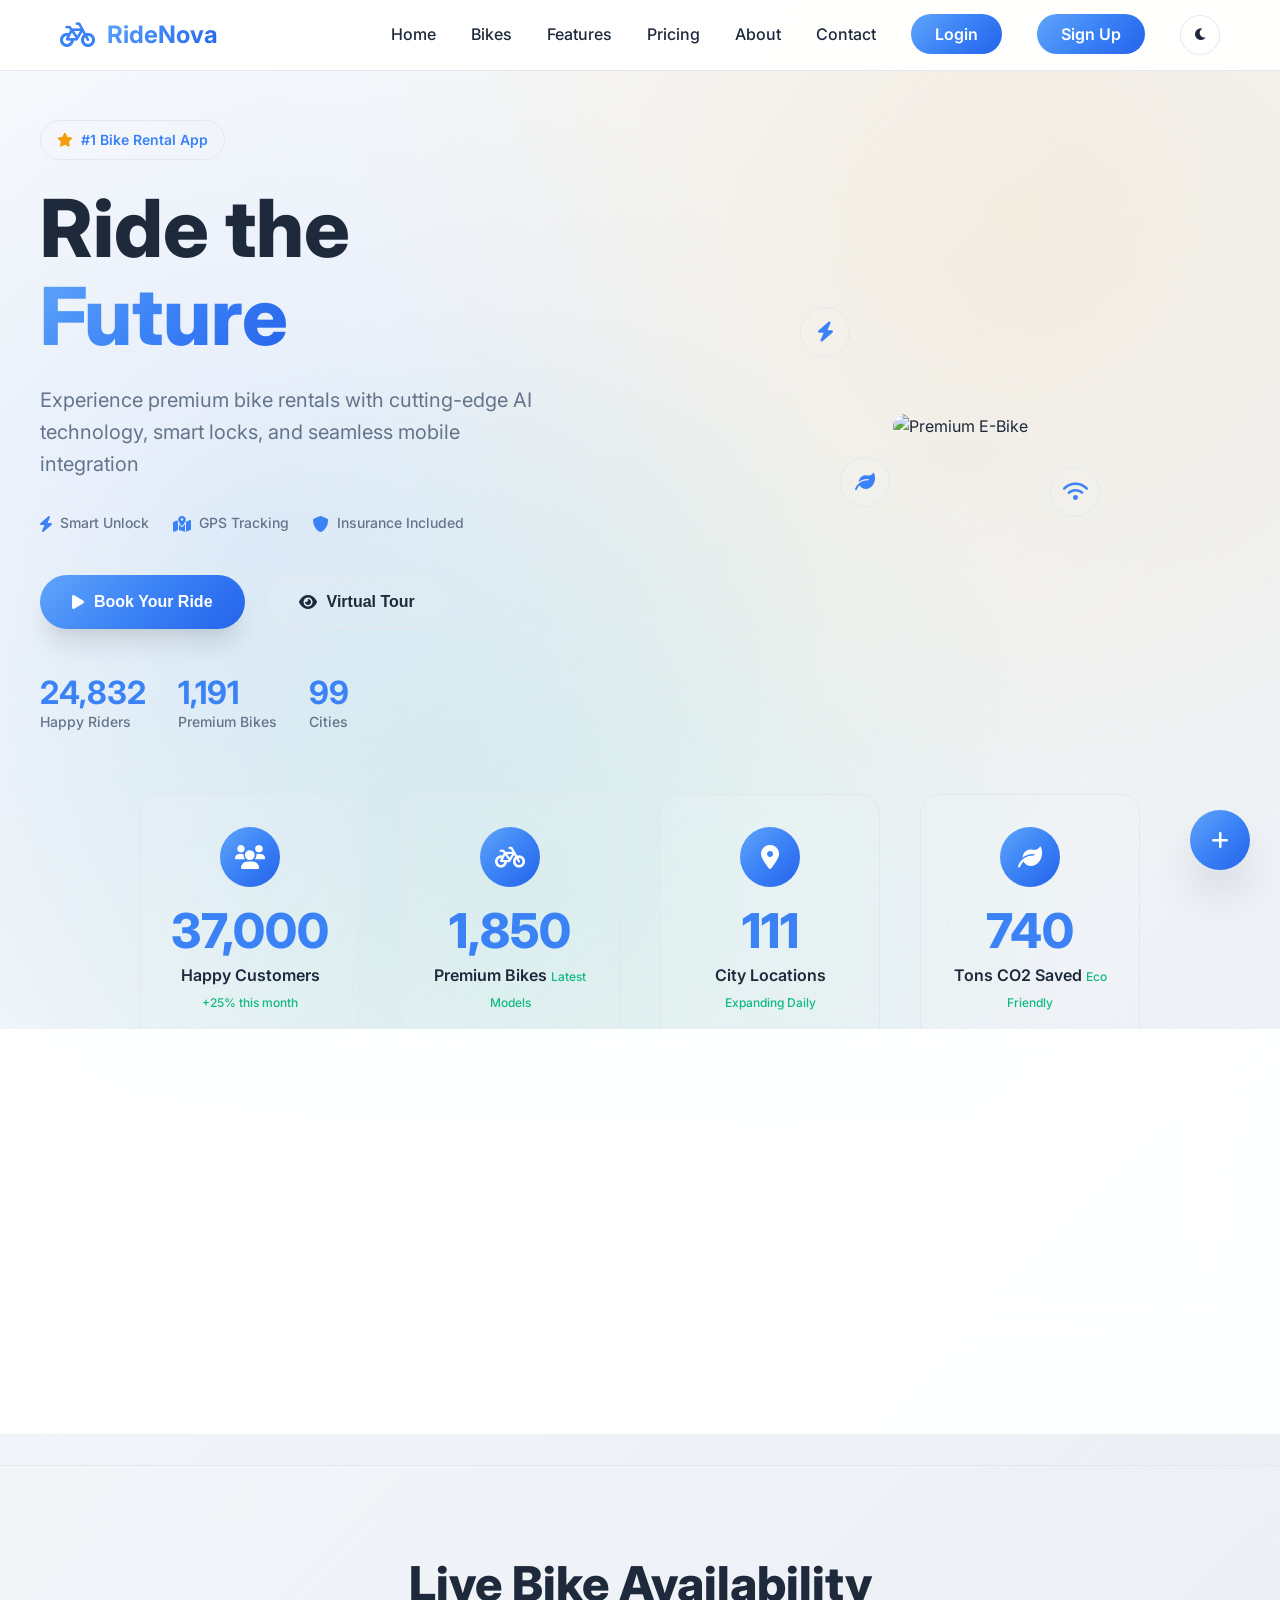
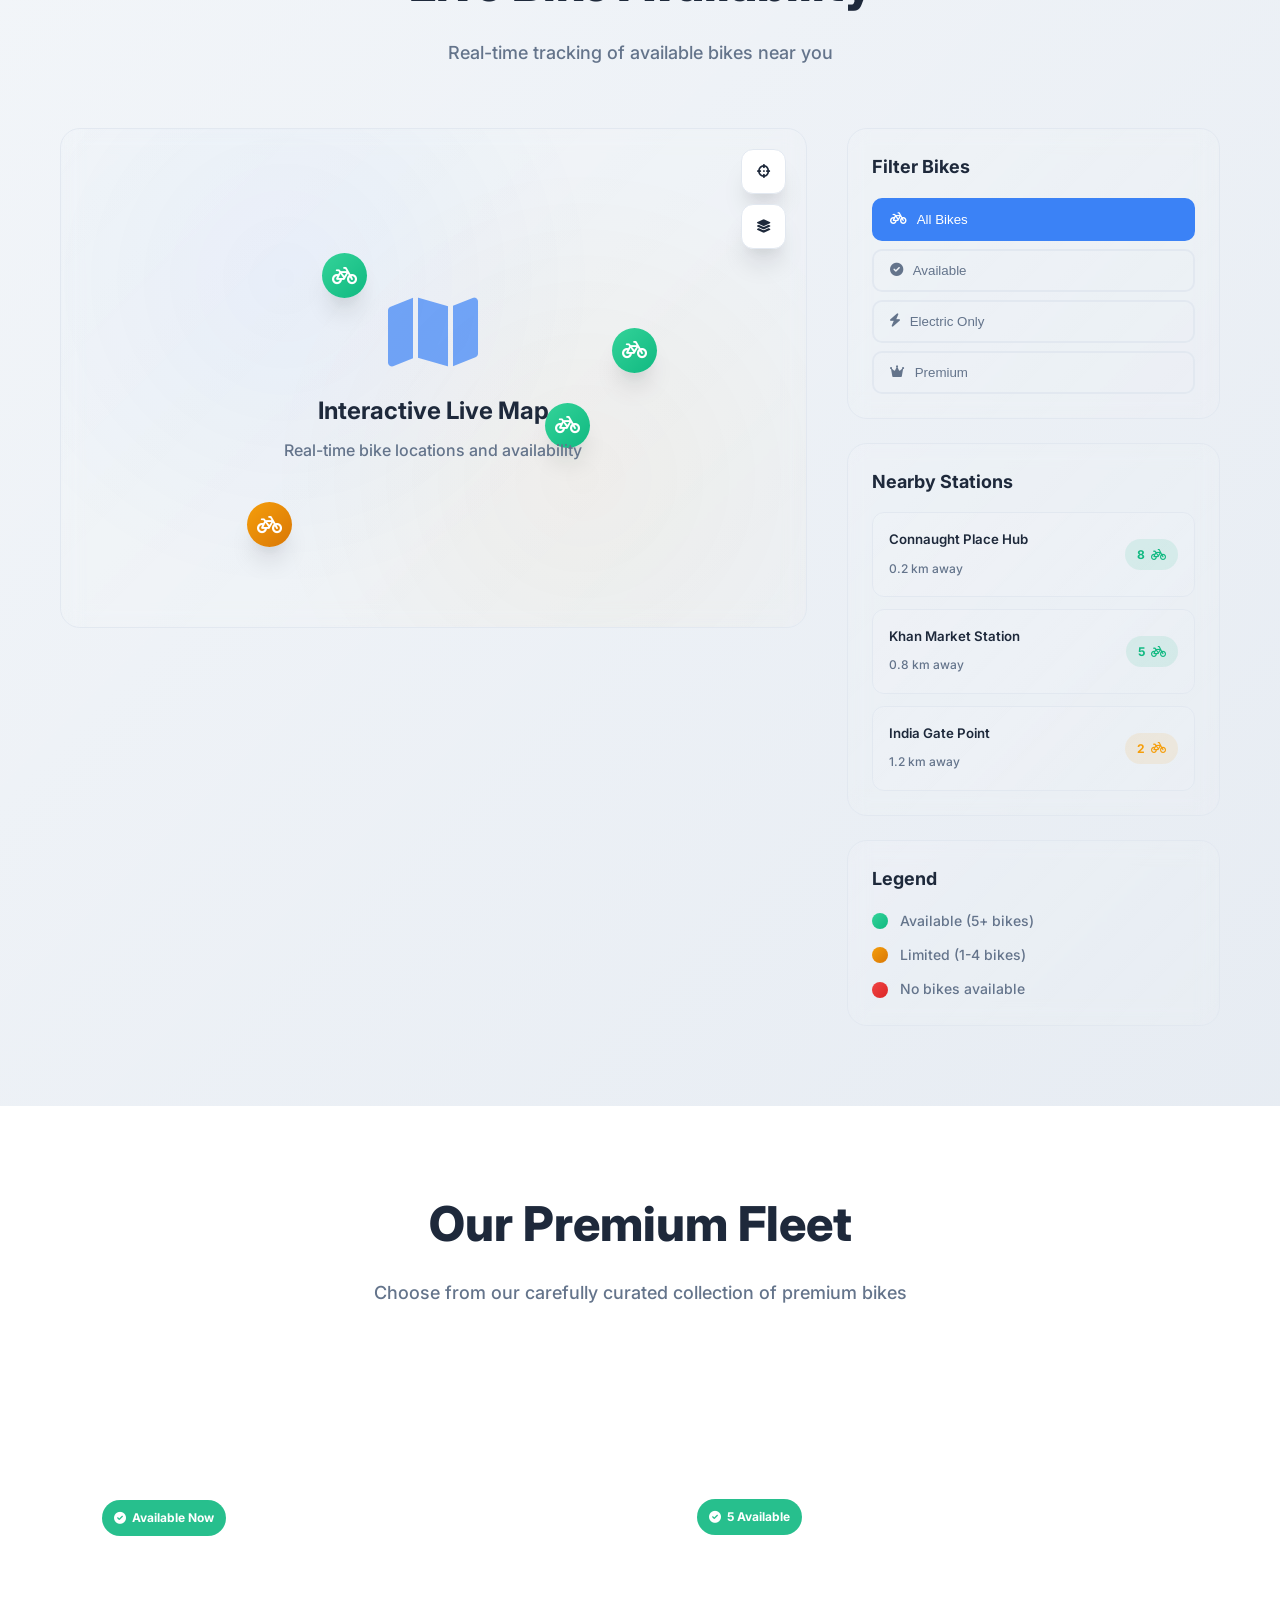
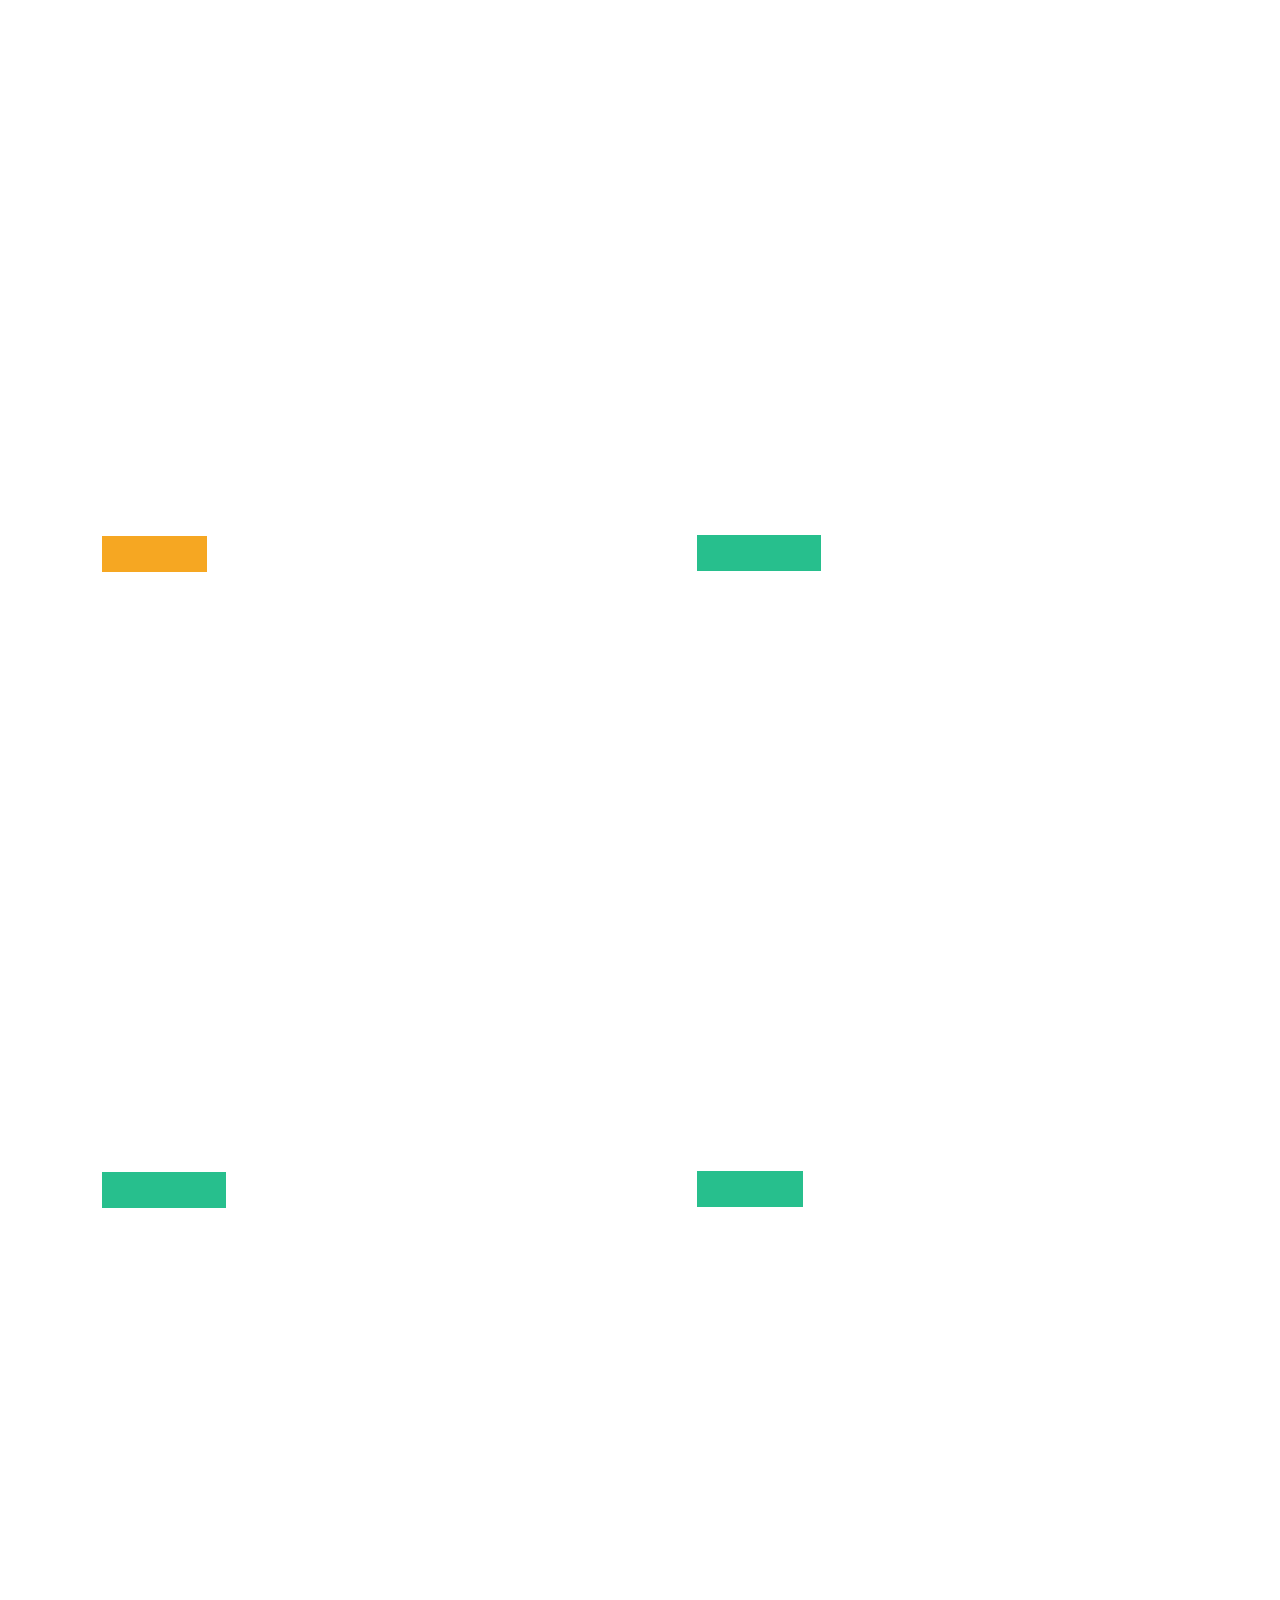
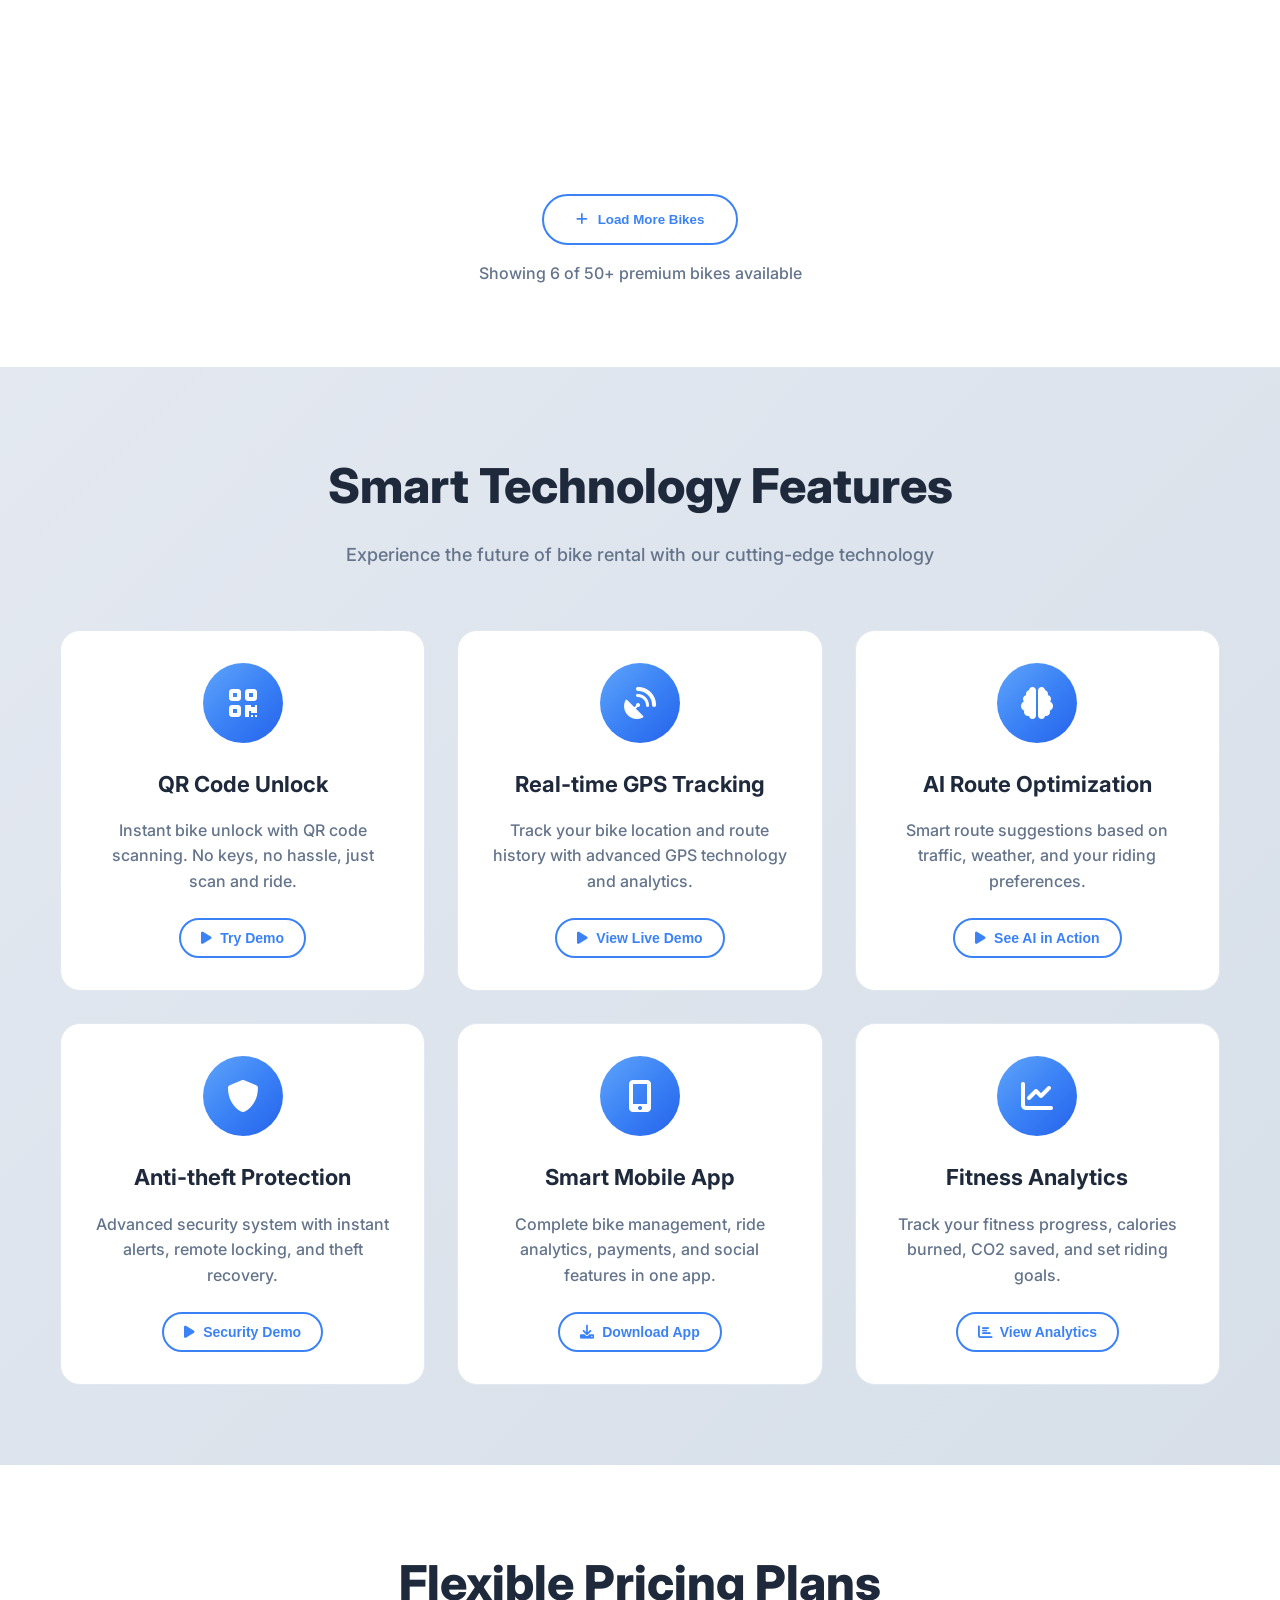
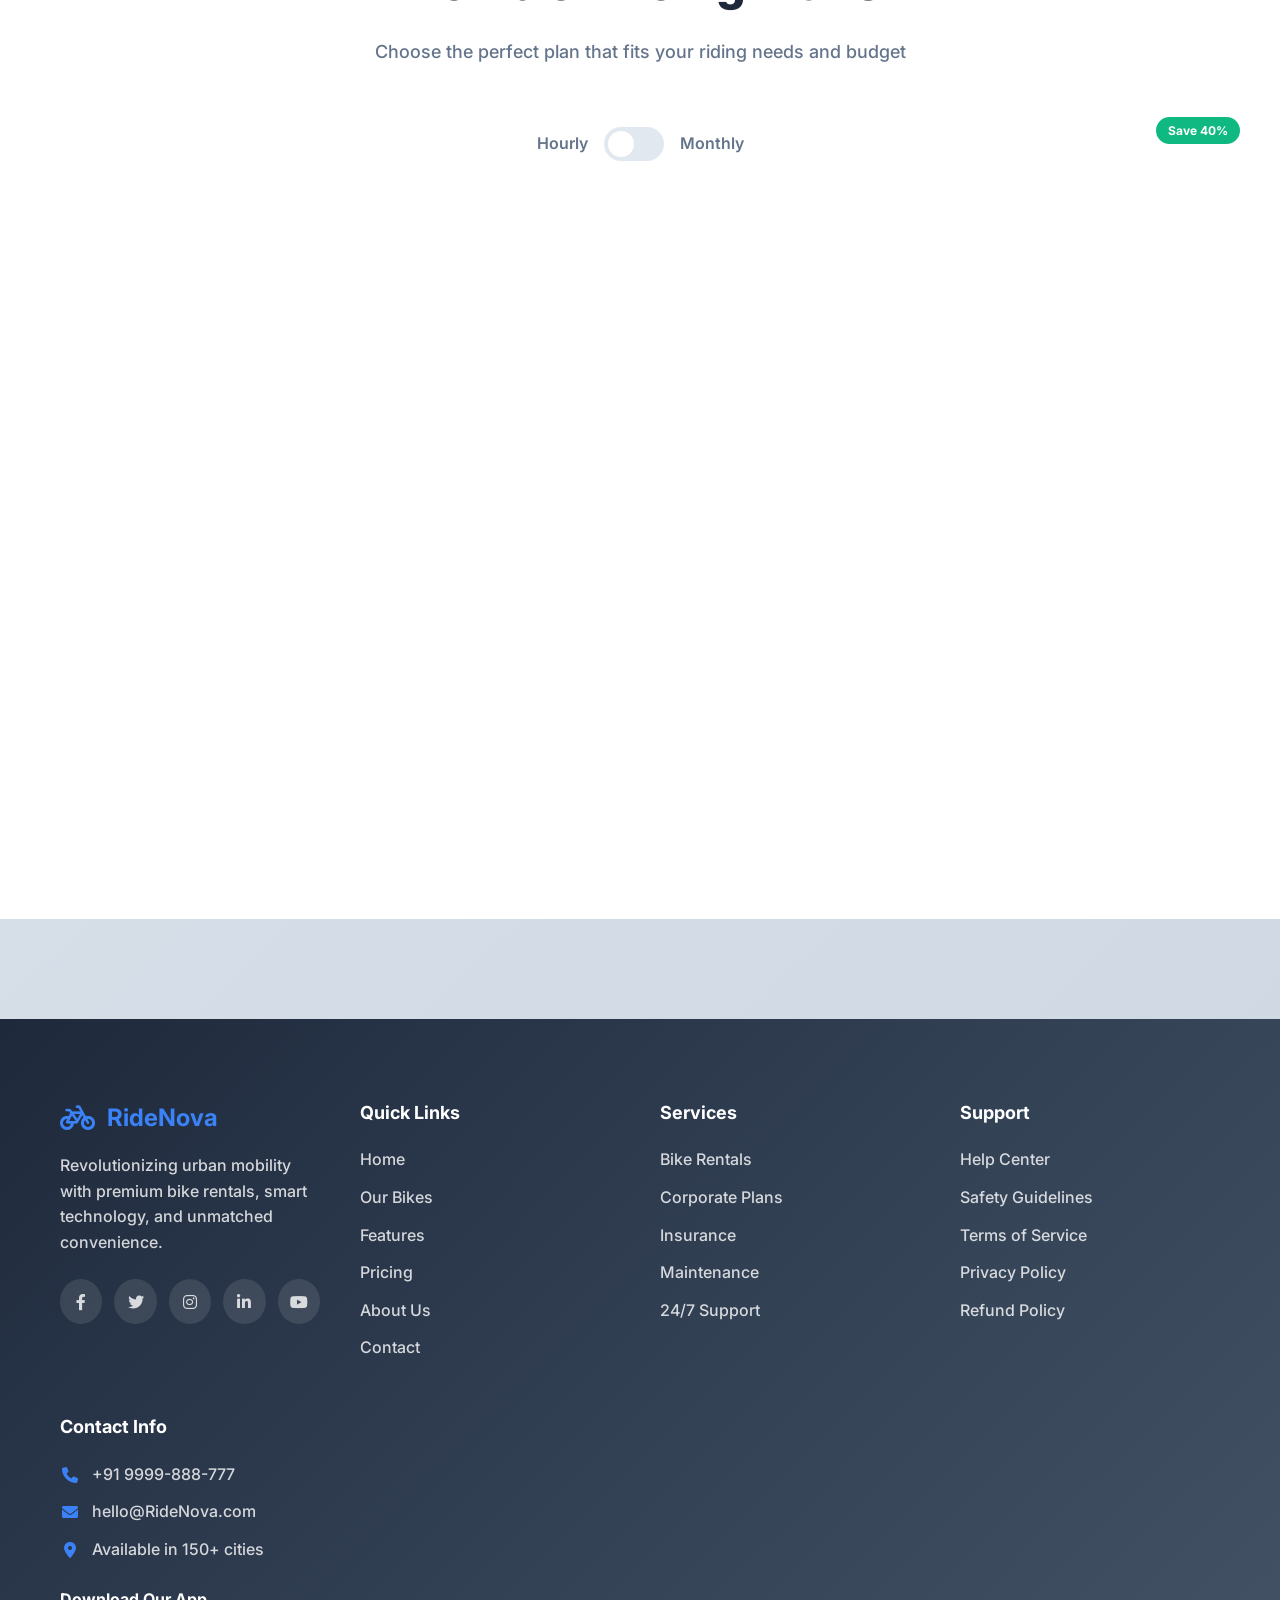
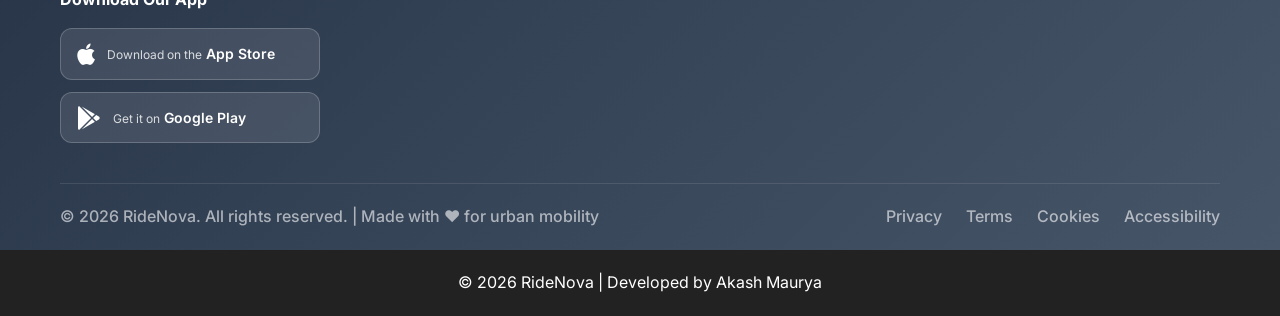
==== commit 77de49c2: "Change Login and Sign Up links to buttons" ====
--- a/index.html
+++ b/index.html
@@ -31,8 +31,16 @@
                 <li><a href="#pricing" class="nav-link">Pricing</a></li>
                 <li><a href="#about" class="nav-link">About</a></li>
                 <li><a href="#contact" class="nav-link">Contact</a></li>
-               <li><a href="login.html" class="btn-login">Login</a></li>
-               <li><a href="register.html" class="btn-login">Sign Up</a></li>
+              <li>
+    <a href="login.html" class="btn-login" onclick="window.location.href='login.html'; return false;">
+        Login
+    </a>
+</li>
+              <li>
+    <a href="register.html" class="btn-login" onclick="window.location.href='register.html'; return false;">
+        Sign Up
+    </a>
+</li>
                 <li><button class="theme-toggle" onclick="toggleTheme()"><i class="fas fa-moon"></i></button></li>
             </ul>
             <div class="hamburger" id="hamburger">
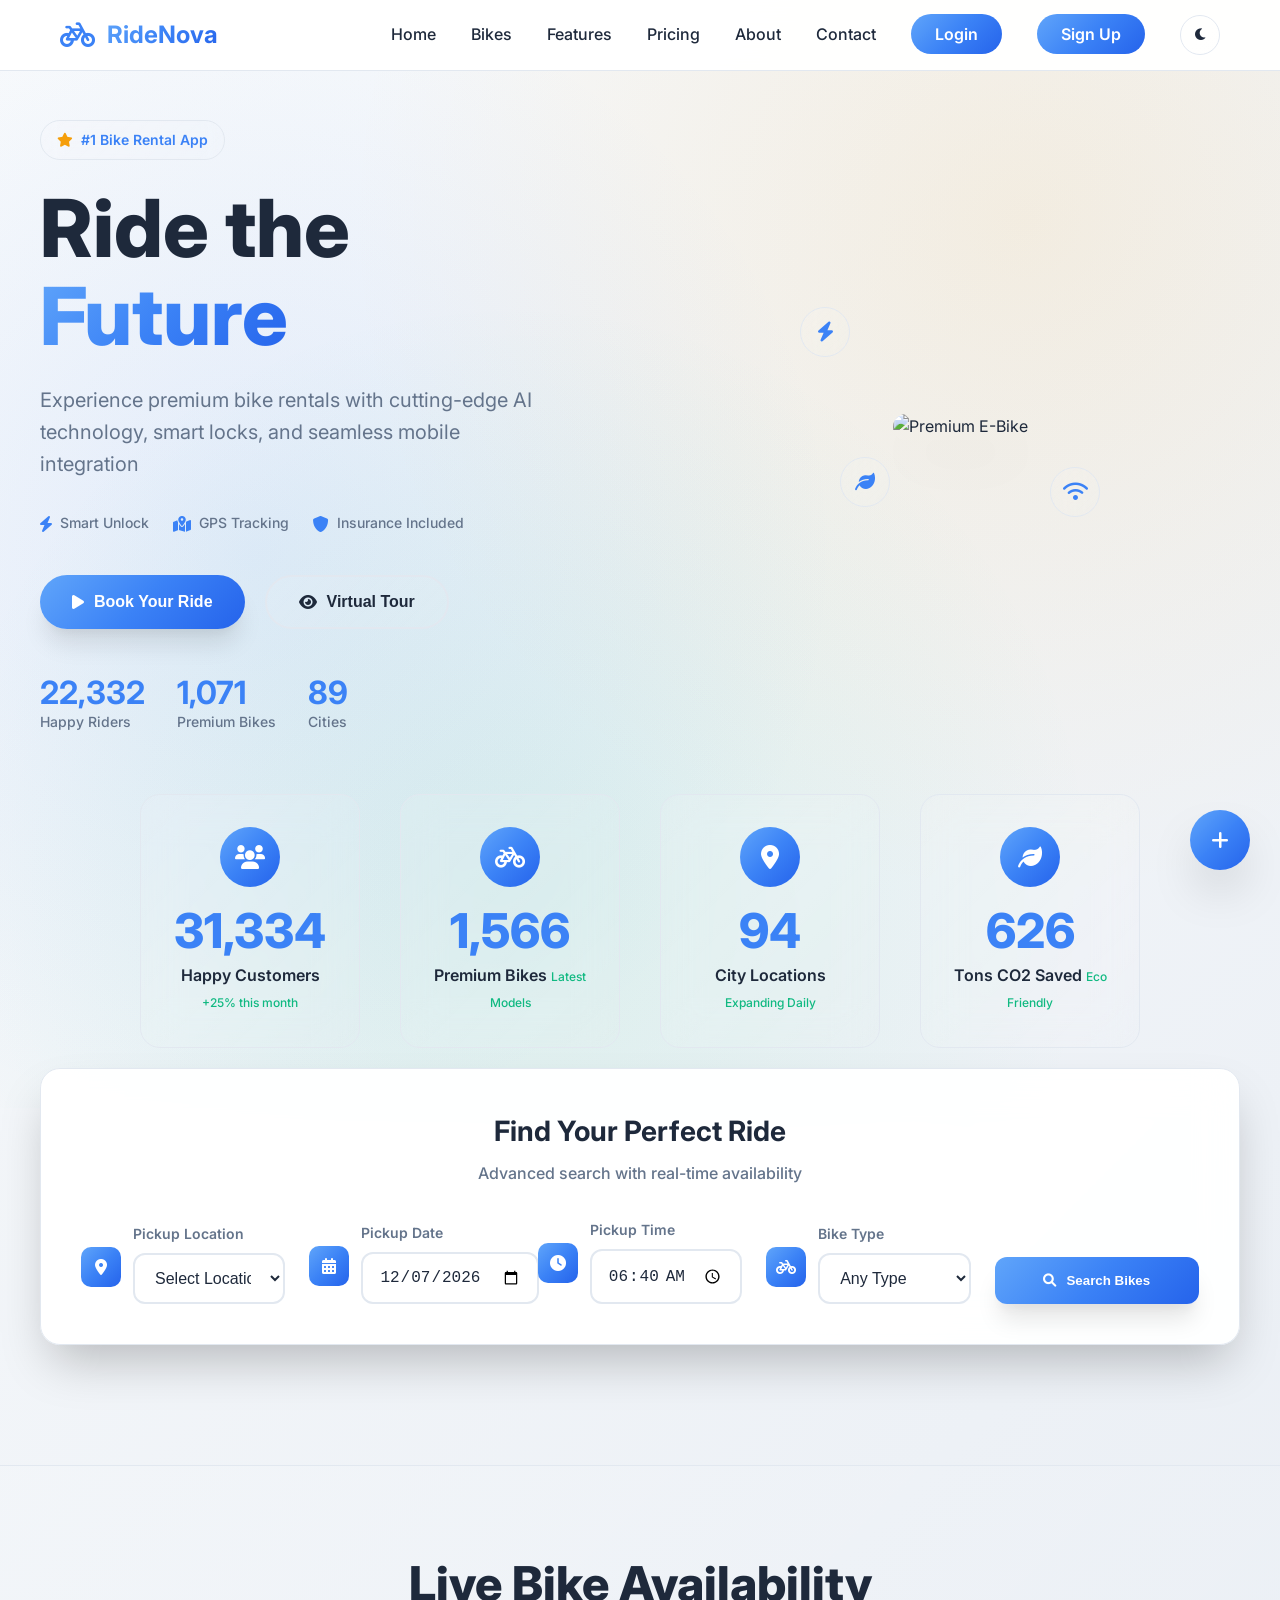
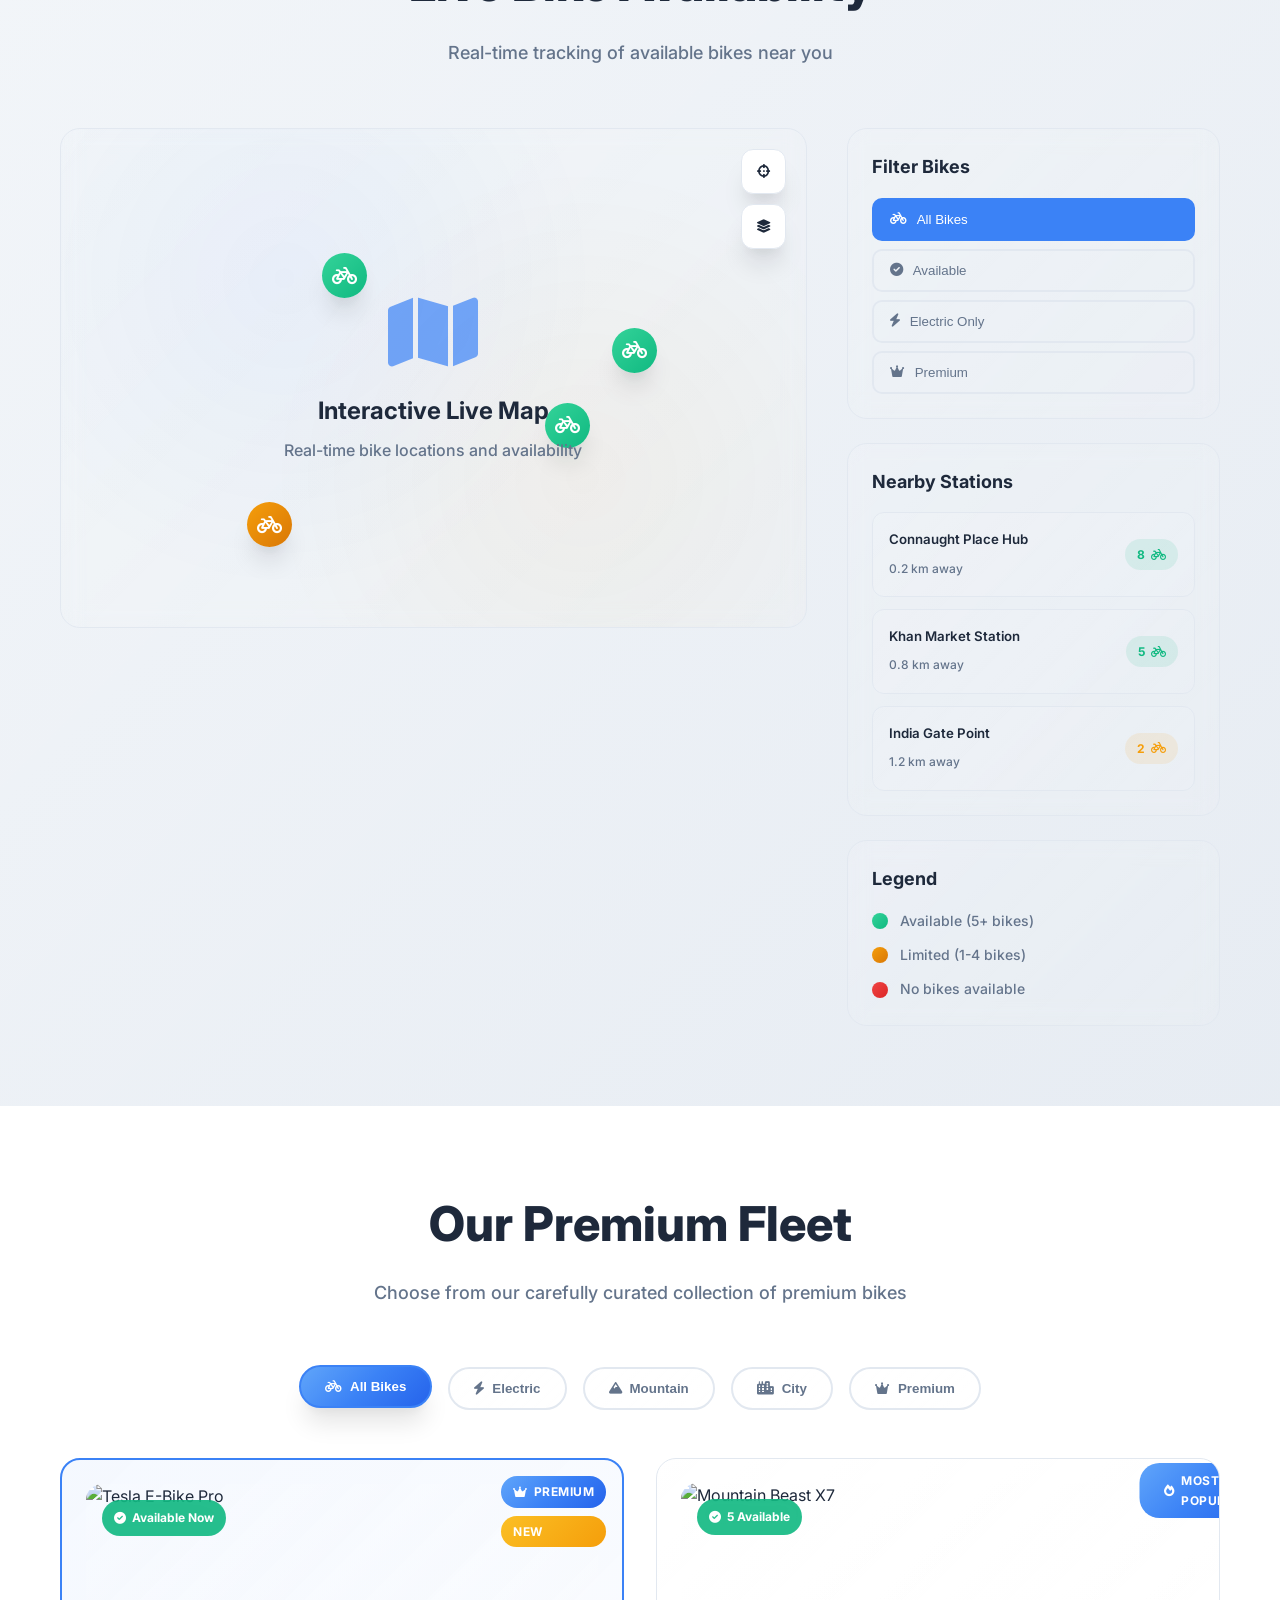
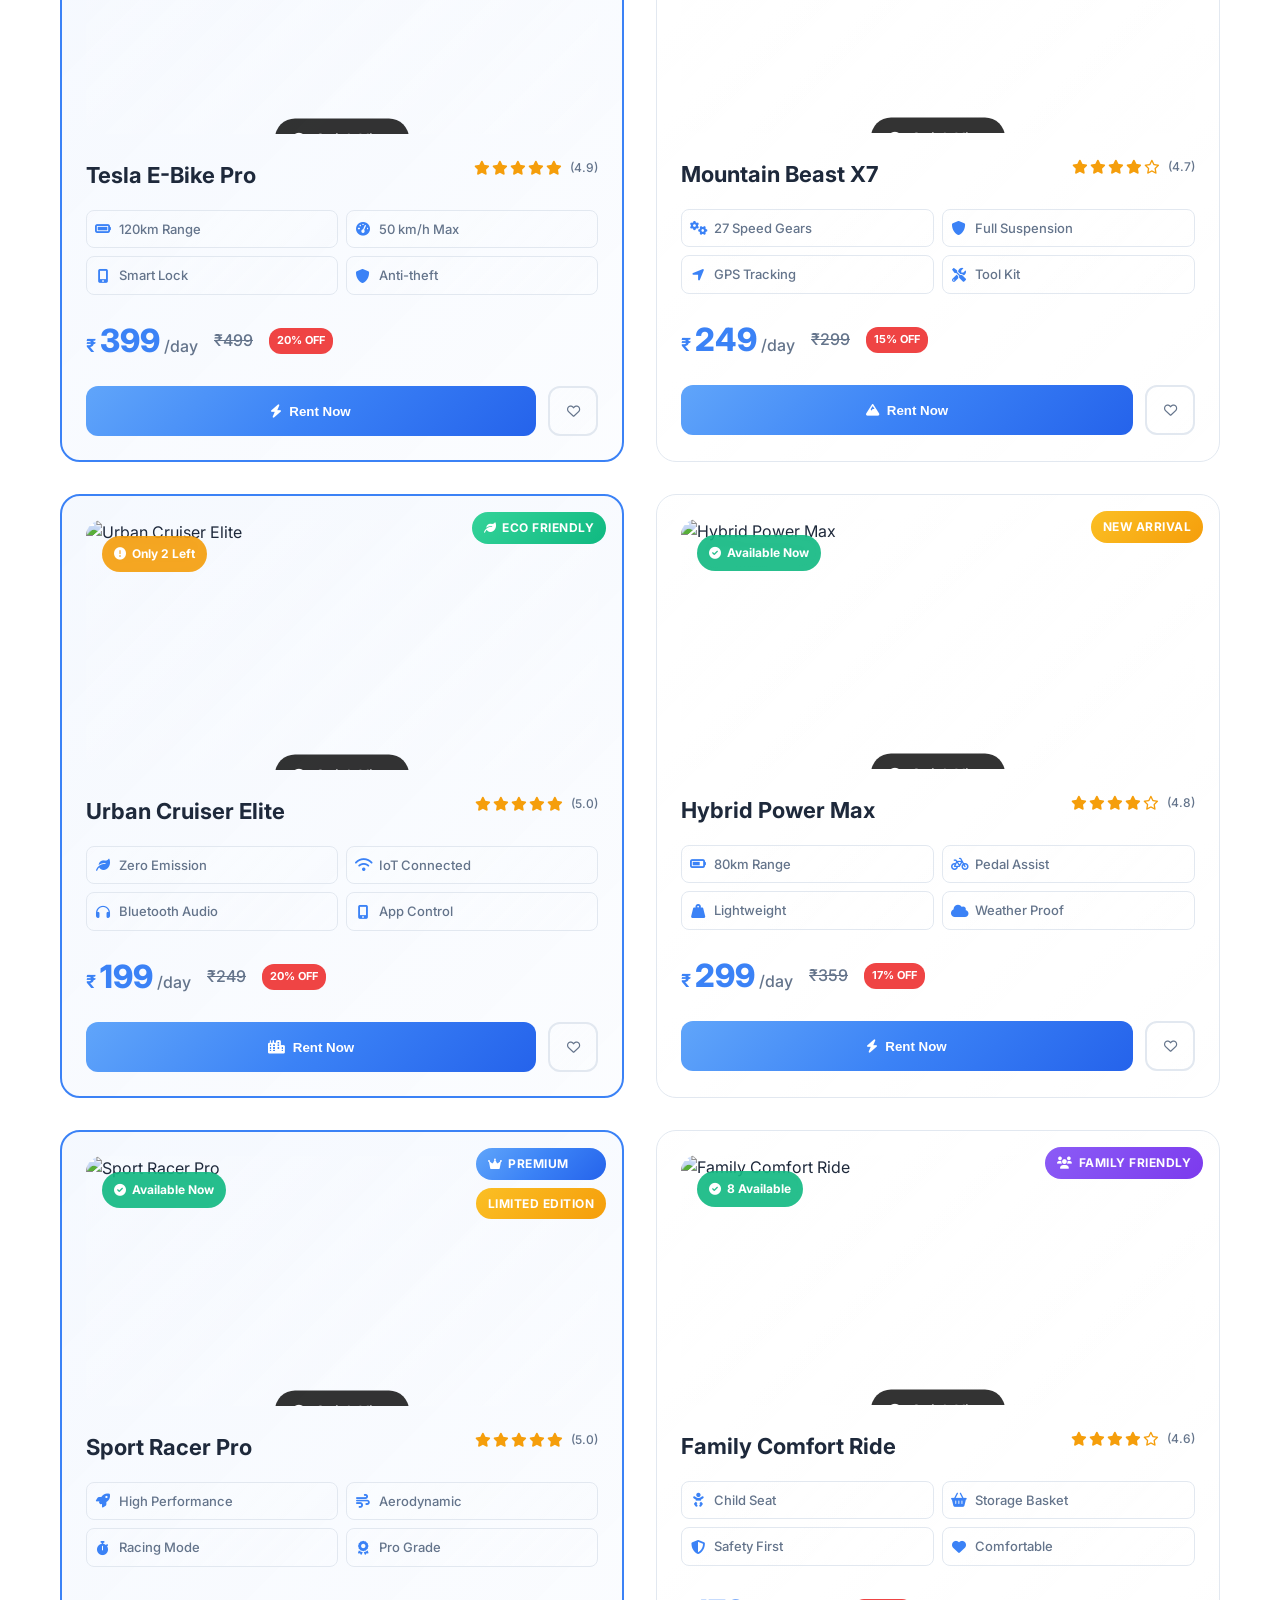
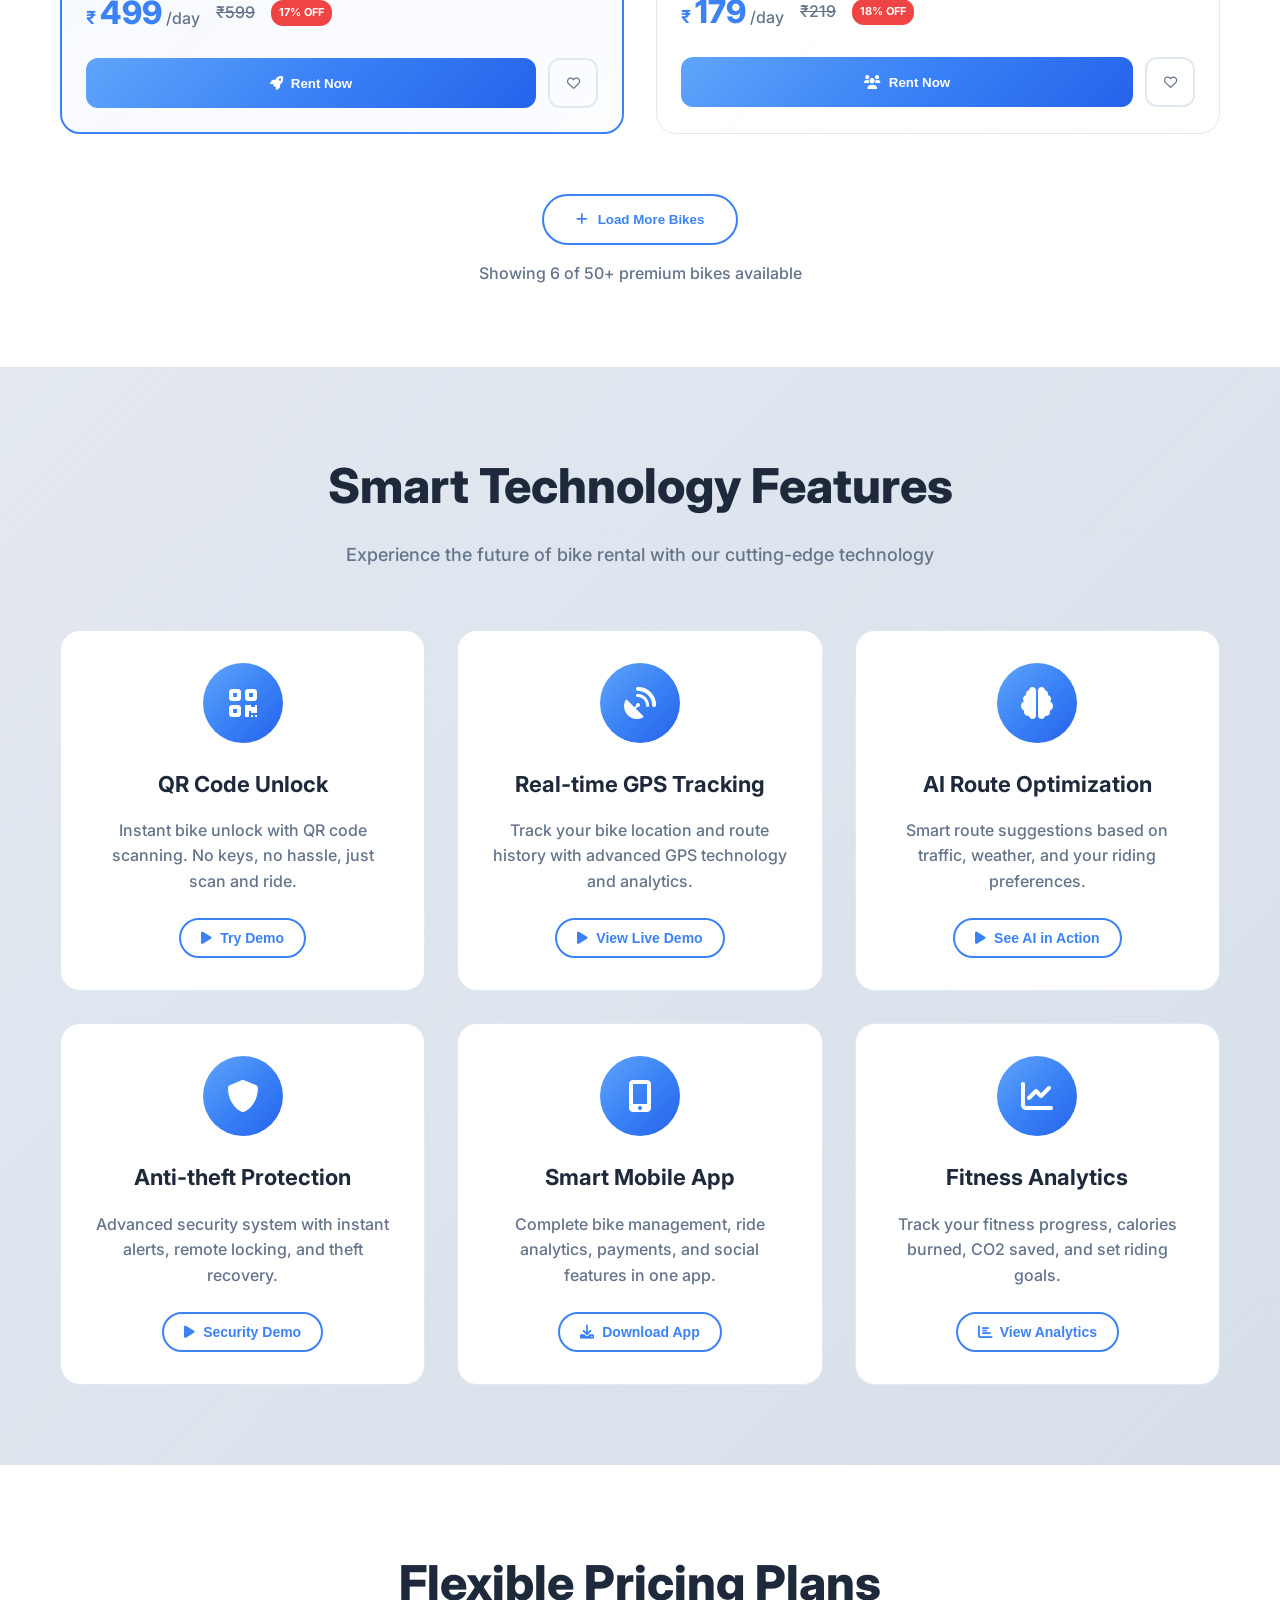
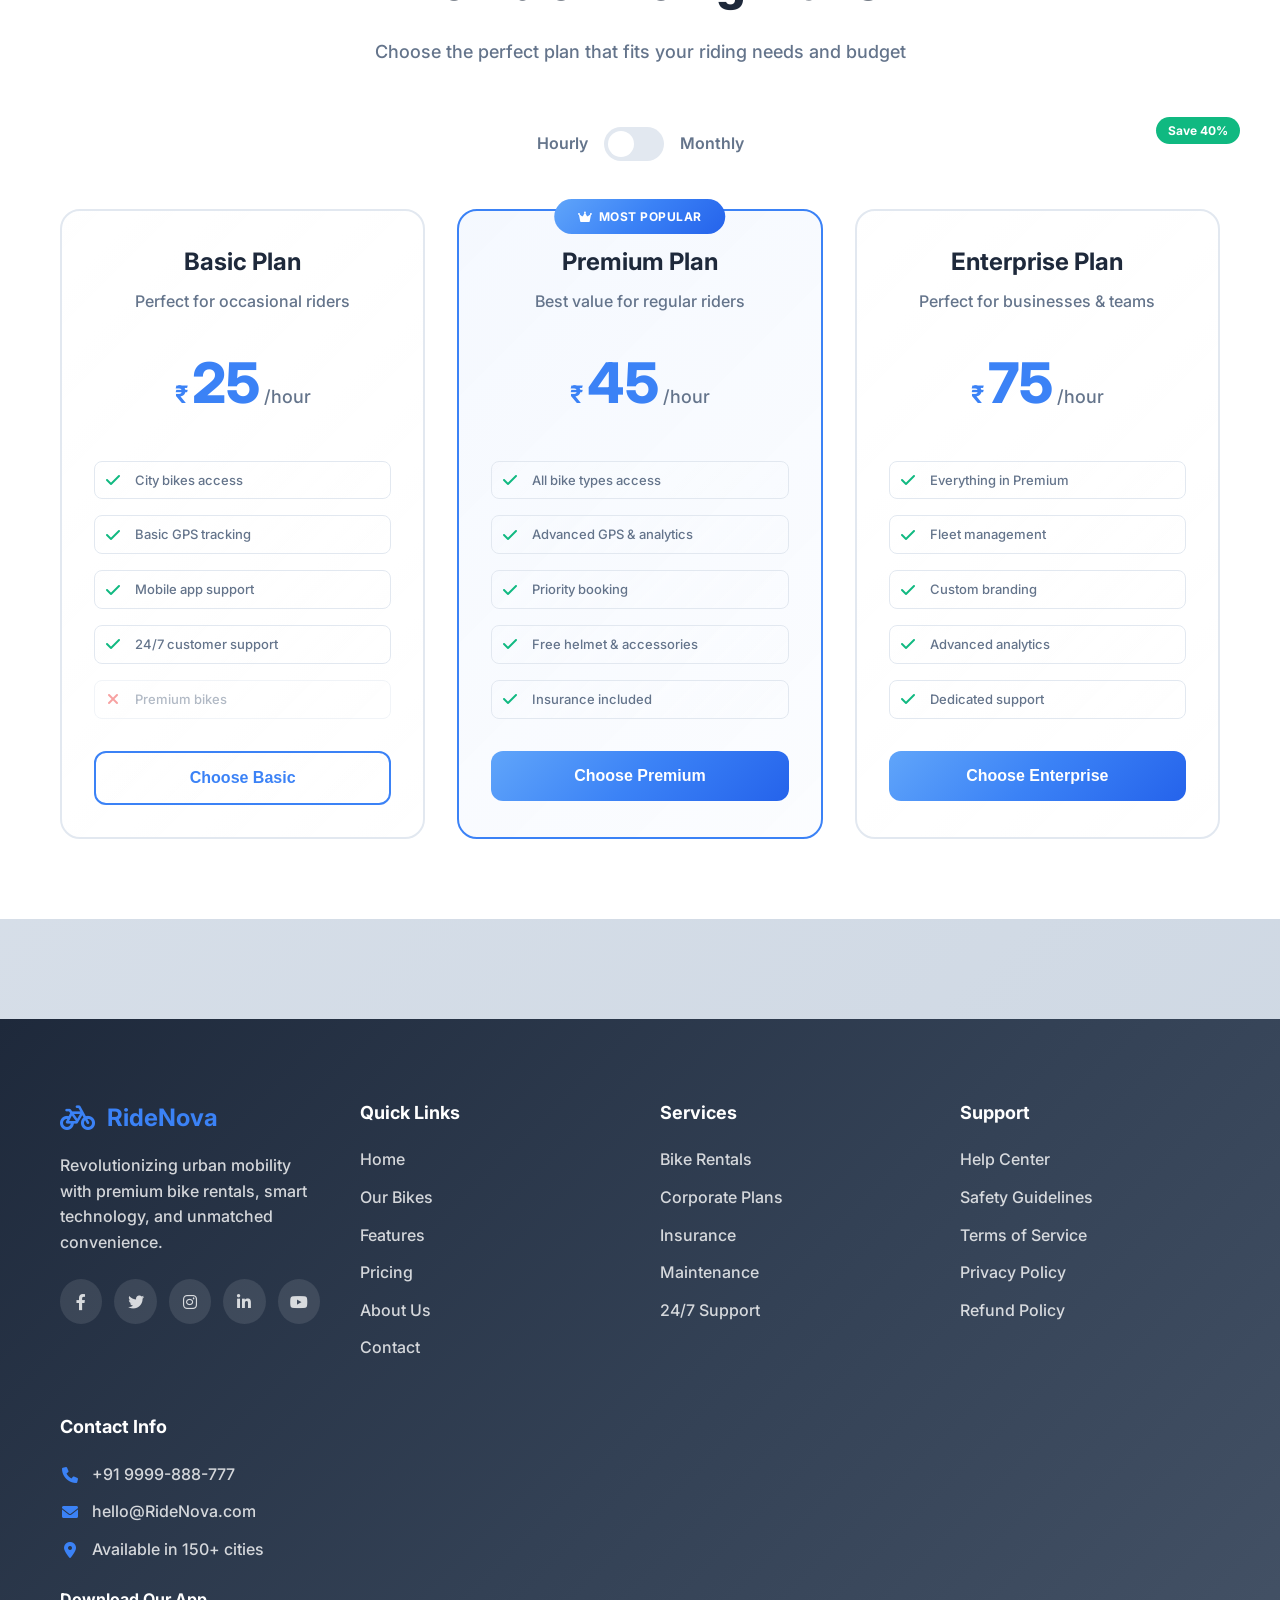
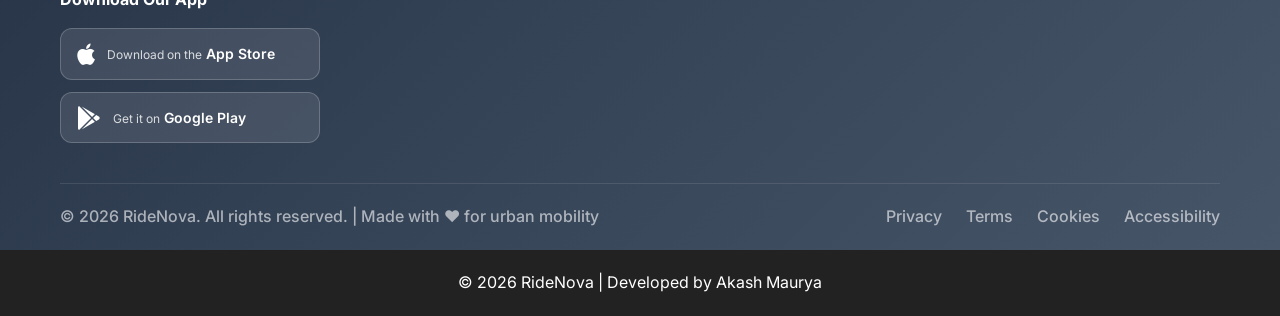
==== commit c210acbd: "Update index.html" ====
--- a/index.html
+++ b/index.html
@@ -80,7 +80,7 @@
                     </div>
                 </div>
                 <div class="hero-buttons">
-                    <button class="btn-primary" onclick="openBookingModal()">
+                    <button class="btn-primary" onclick="checkLoginAndBook()">
                         <i class="fas fa-play"></i>
                         Book Your Ride
                     </button>
--- a/style.css
+++ b/style.css
@@ -2909,4 +2909,107 @@
     * {
         box-shadow: none !important;
     }
-}+}
+/* ================================
+   RIDENOVA LOGIN / REGISTER
+   ================================ */
+
+.login-page {
+    min-height: 100vh;
+    display: flex;
+    align-items: center;
+    justify-content: center;
+    background: radial-gradient(circle at top right, #063d66, #06151f 45%, #02080d);
+    padding: 40px 20px;
+}
+
+.login-card {
+    width: 400px;
+    max-width: 100%;
+    padding: 40px;
+    background: rgba(15, 30, 40, 0.90);
+    border: 1px solid rgba(0, 174, 255, 0.25);
+    border-radius: 24px;
+    box-shadow: 0 20px 60px rgba(0, 0, 0, 0.5);
+    text-align: center;
+    backdrop-filter: blur(15px);
+}
+
+.login-logo {
+    font-size: 32px;
+    font-weight: 800;
+    color: #20a9ff;
+    margin-bottom: 8px;
+}
+
+.login-subtitle {
+    color: #a9c1cf;
+    margin-bottom: 30px;
+}
+
+.login-card h2 {
+    color: white;
+    font-size: 28px;
+    margin-bottom: 25px;
+}
+
+.login-card input {
+    width: 100%;
+    box-sizing: border-box;
+    padding: 14px 16px;
+    margin-bottom: 16px;
+    border: 1px solid rgba(255,255,255,0.15);
+    border-radius: 10px;
+    background: rgba(255,255,255,0.08);
+    color: white;
+    font-size: 15px;
+    outline: none;
+}
+
+.login-card input::placeholder {
+    color: #9bb0bb;
+}
+
+.login-card input:focus {
+    border-color: #20a9ff;
+    box-shadow: 0 0 12px rgba(32,169,255,0.25);
+}
+
+.login-btn {
+    width: 100%;
+    padding: 14px;
+    border: none;
+    border-radius: 30px;
+    background: linear-gradient(90deg, #159fe8, #42b8ff);
+    color: white;
+    font-size: 16px;
+    font-weight: 700;
+    cursor: pointer;
+    transition: 0.3s;
+}
+
+.login-btn:hover {
+    transform: translateY(-2px);
+    box-shadow: 0 8px 25px rgba(32,169,255,0.35);
+}
+
+.login-card p {
+    color: #a9c1cf;
+    margin-top: 22px;
+}
+
+.login-card a {
+    color: #25aaff;
+    text-decoration: none;
+    font-weight: 600;
+}
+
+.login-card a:hover {
+    text-decoration: underline;
+}
+
+.back-home {
+    display: inline-block;
+    margin-top: 15px;
+    color: #9bb0bb !important;
+}
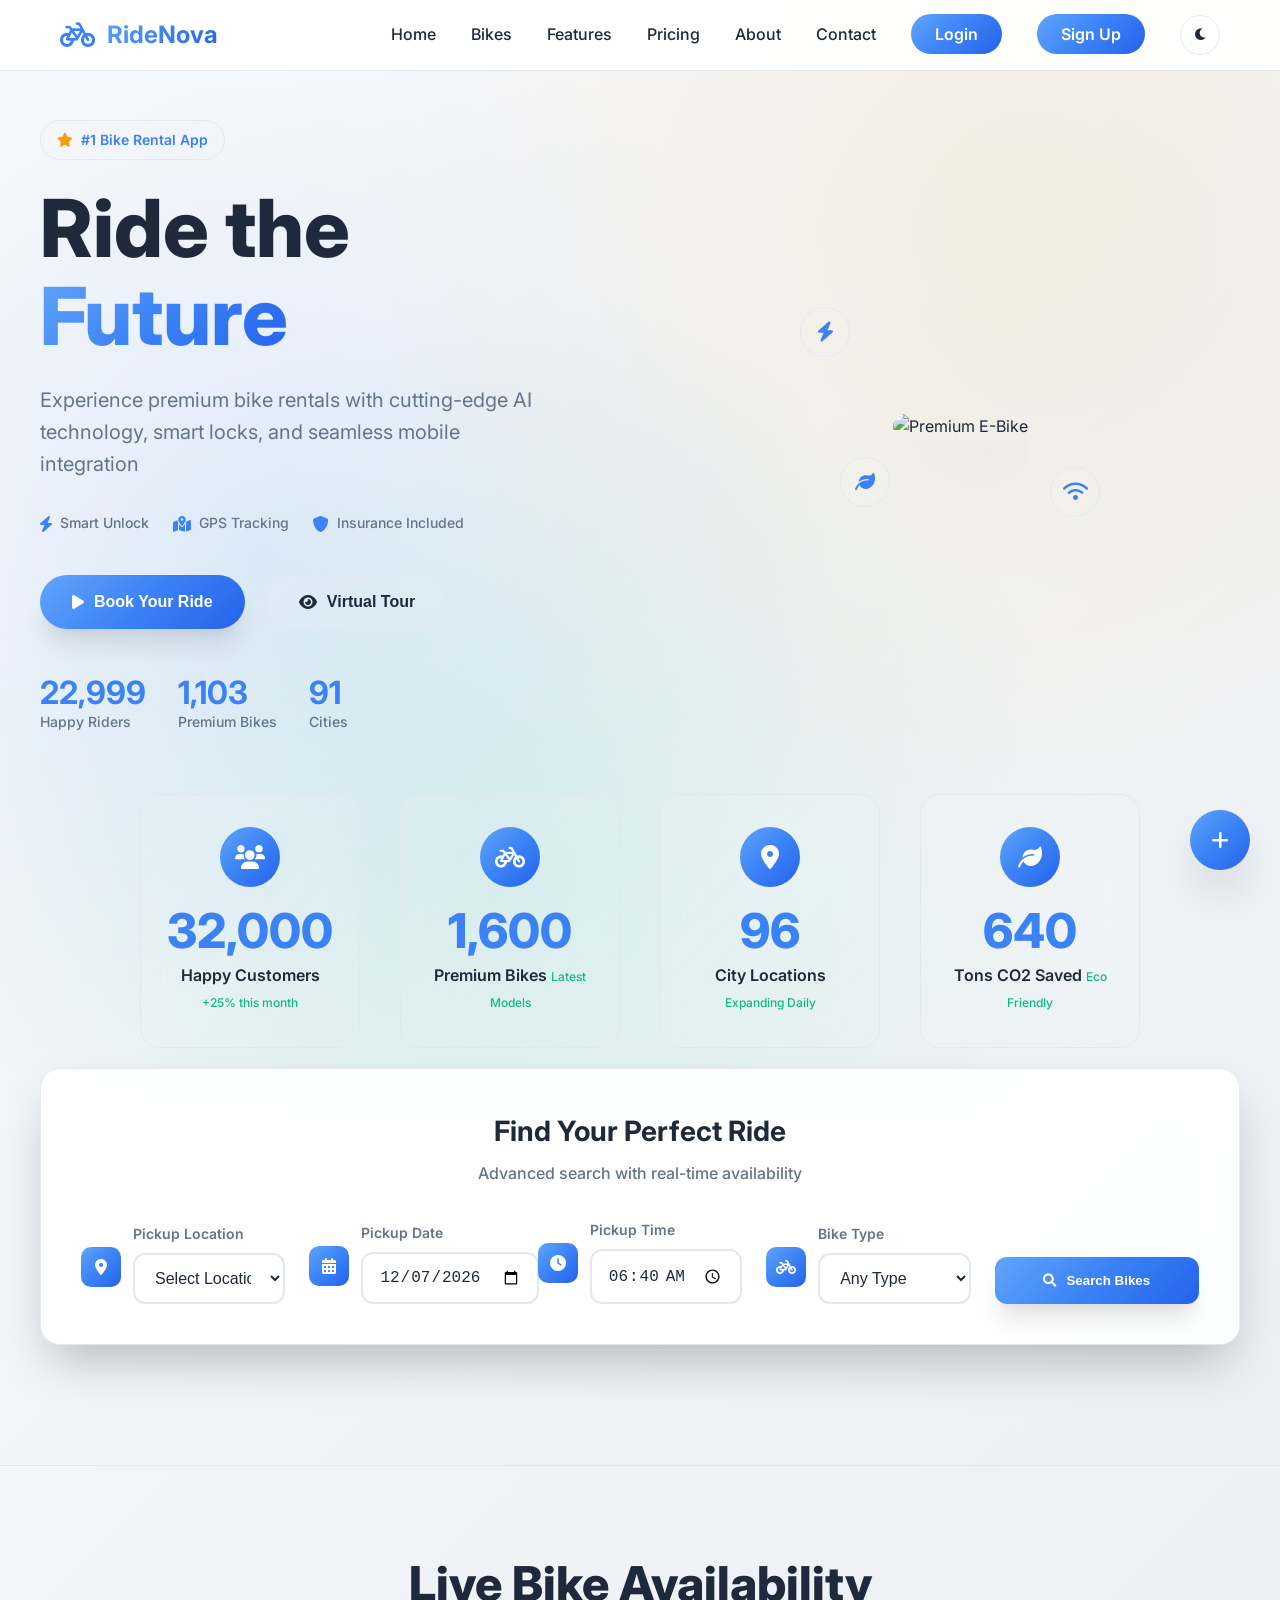
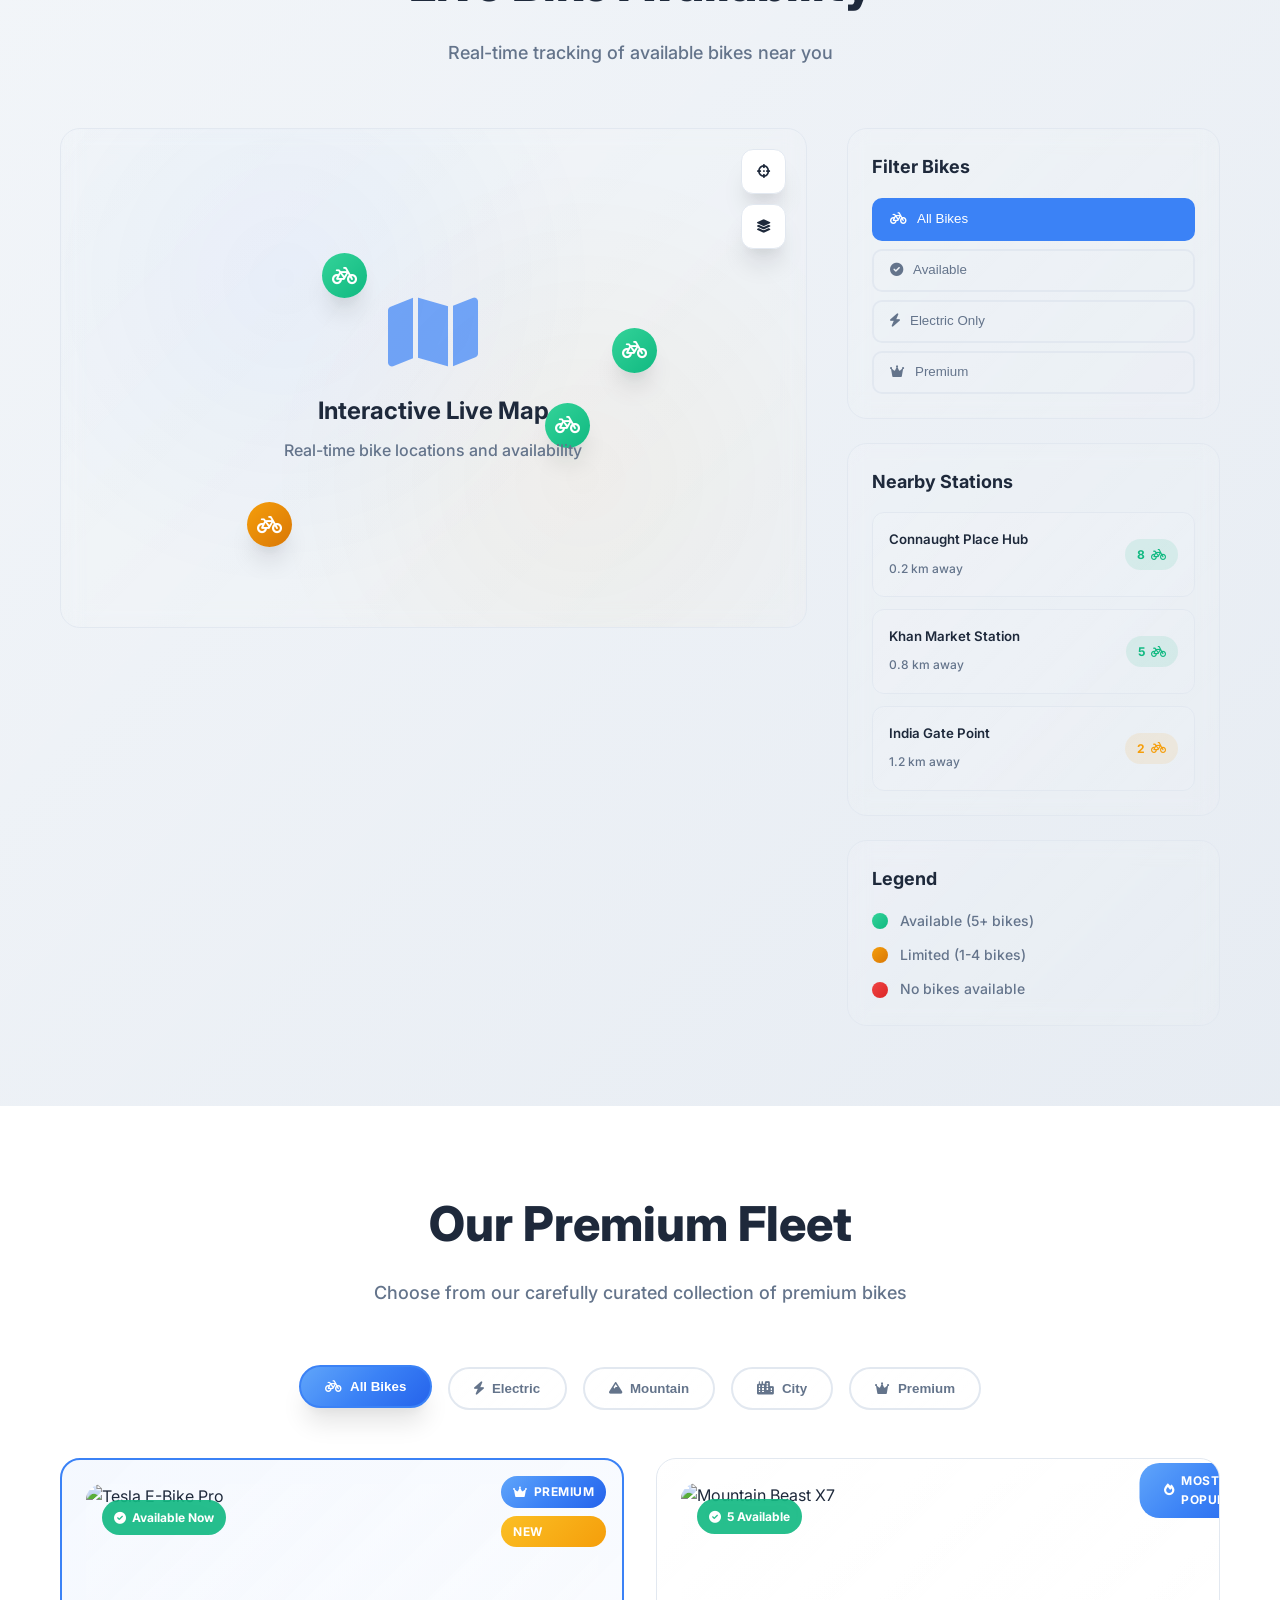
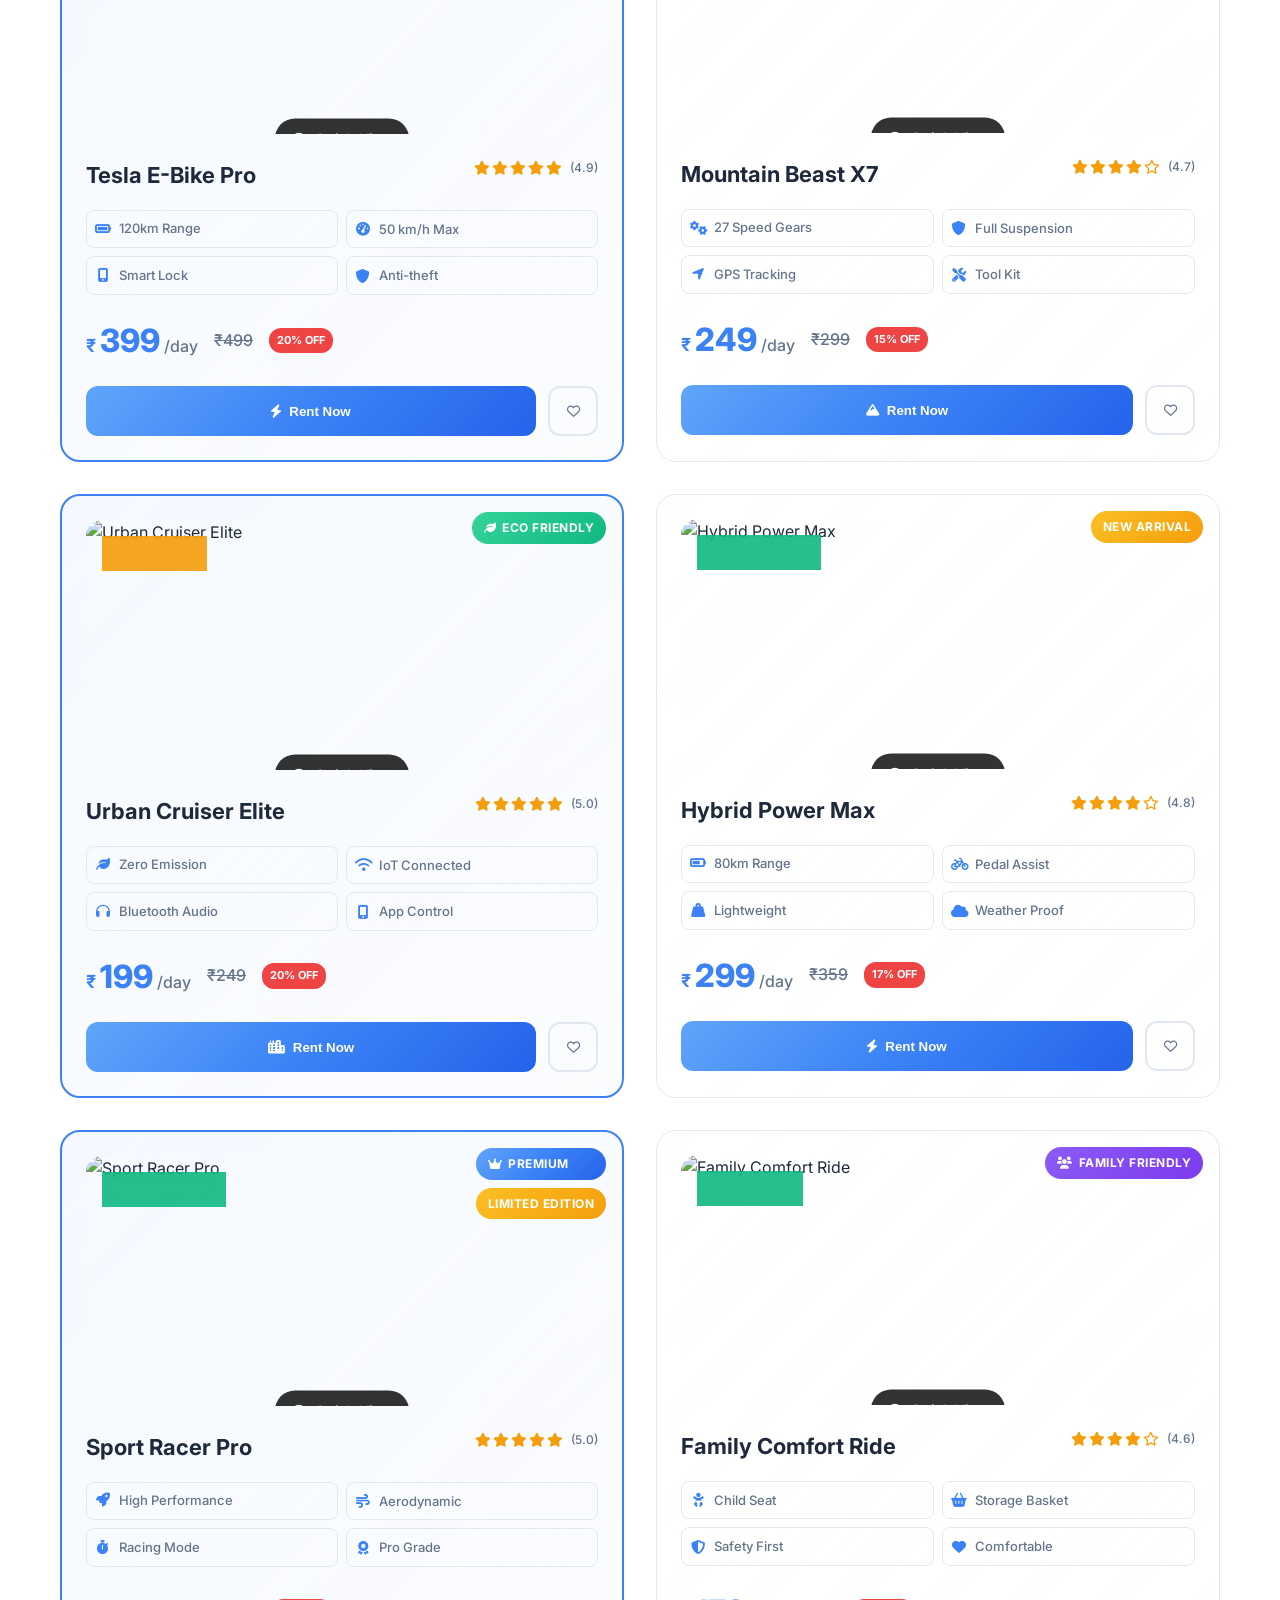
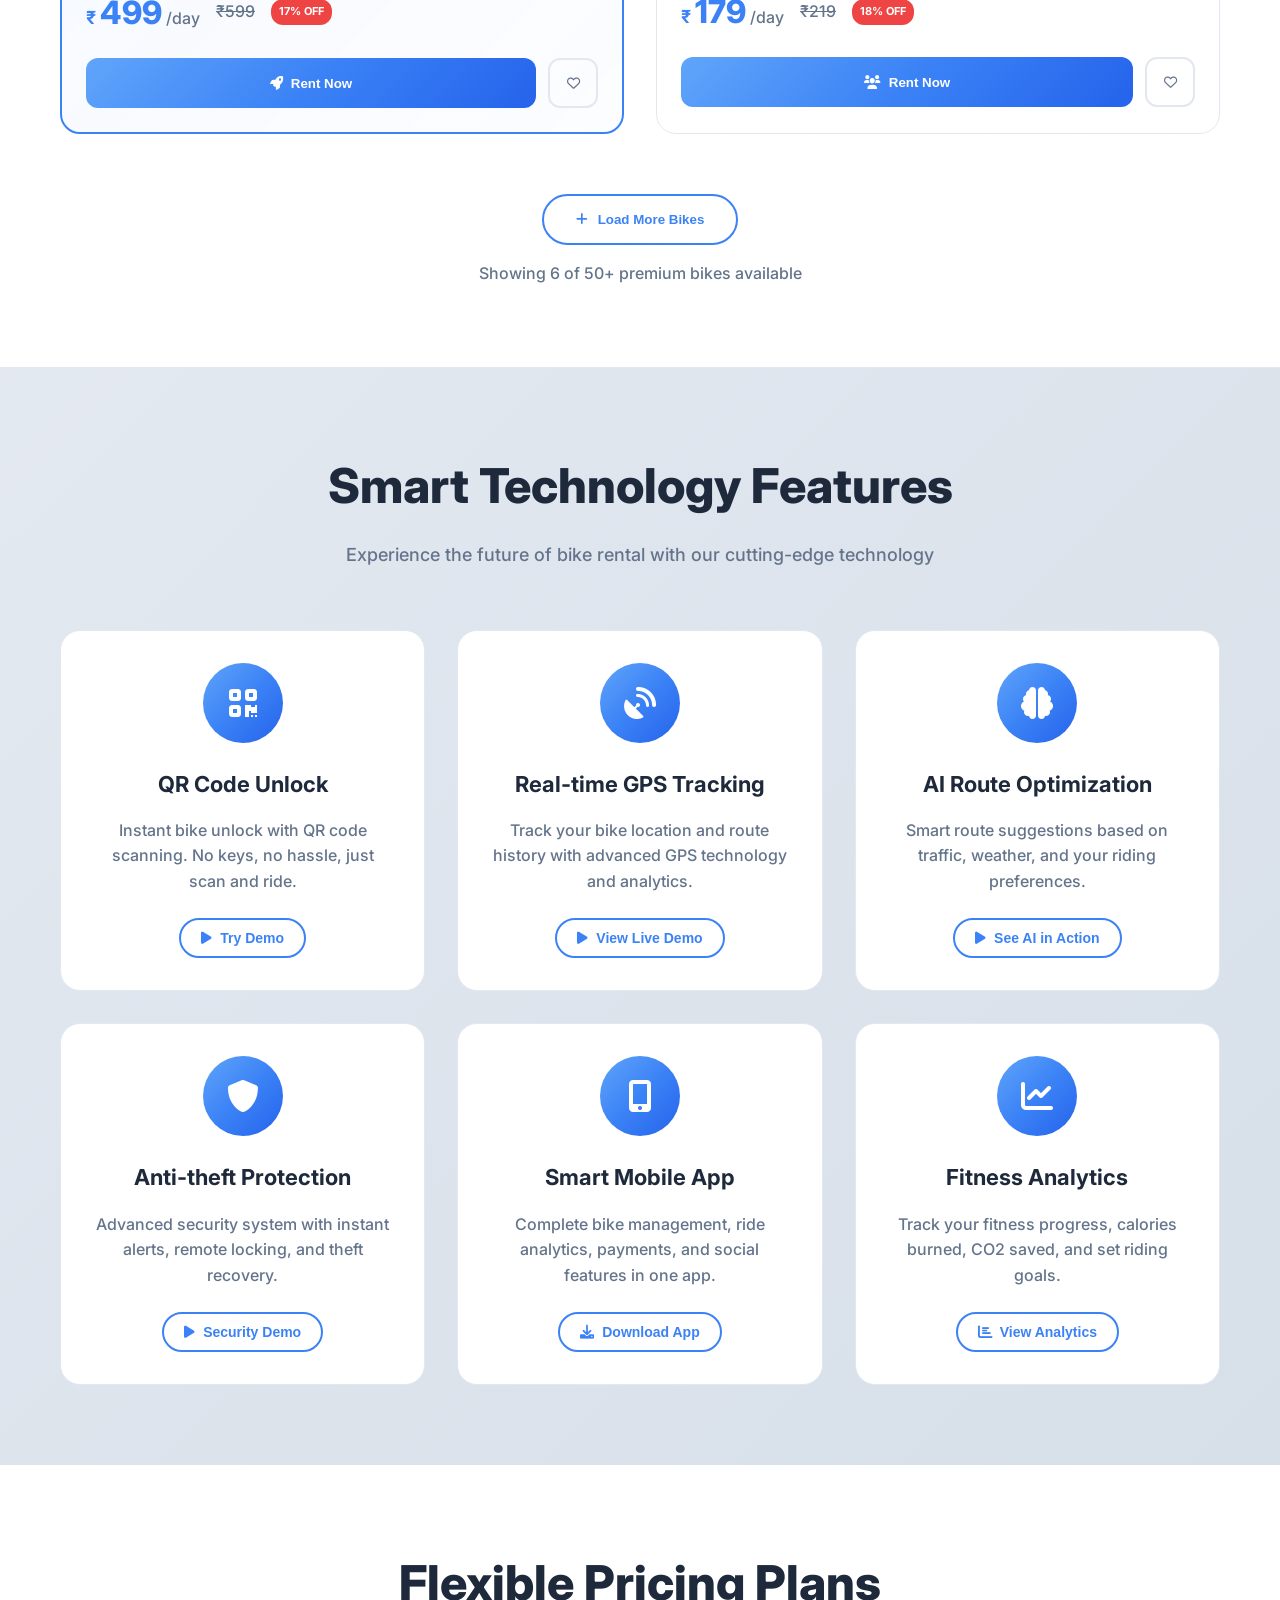
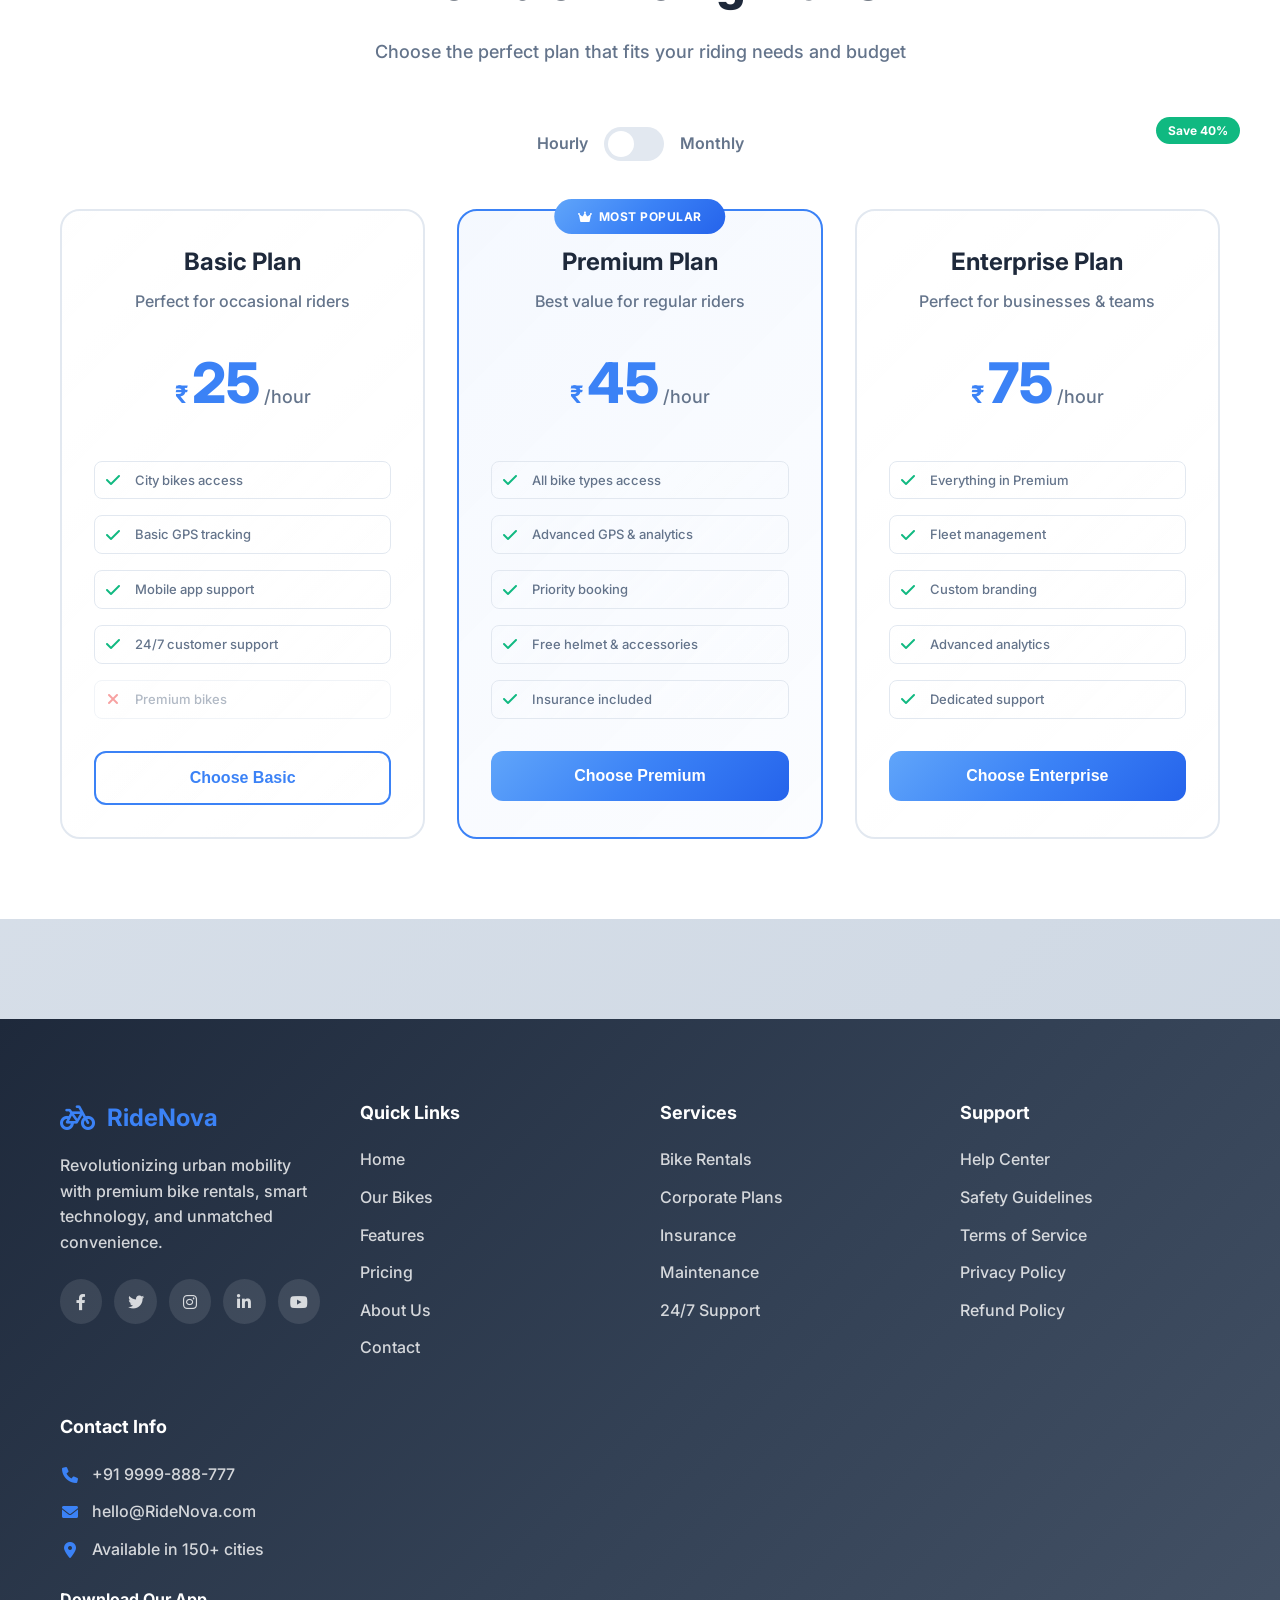
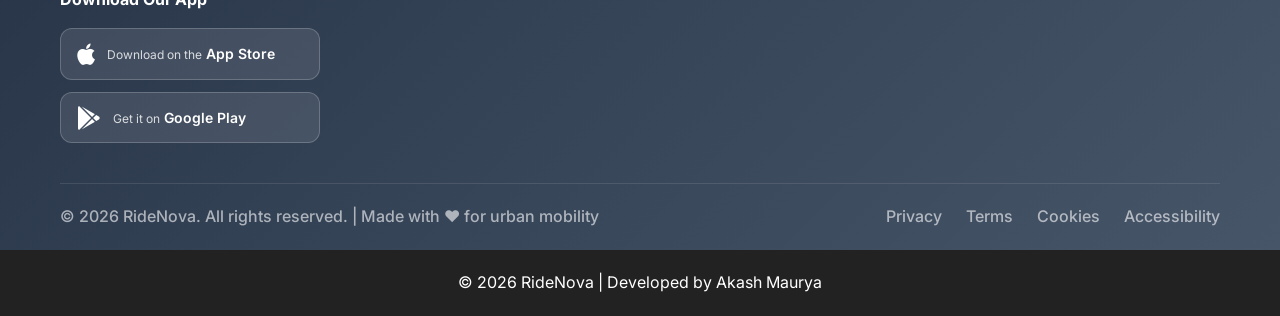
==== commit 52a7b810: "Add UPI payment option with QR code Added UPI payment section with QR code and instructions." ====
--- a/index.html
+++ b/index.html
@@ -1193,6 +1193,19 @@
                                     <i class="fas fa-credit-card"></i>
                                     <span>Credit/Debit Card</span>
                                 </div>
+                                <div class="upi-qr-section" id="upiQrSection" style="display: none; text-align: center; margin-top: 20px;">
+    <h3>Scan to Pay</h3>
+    <p>Scan this QR code using any UPI app.</p>
+
+    <img
+        src="./payment-qr.jpg"
+        alt="UPI Payment QR Code"
+        style="width: 250px; max-width: 100%; height: auto; border-radius: 10px;"
+    >
+
+    <p><strong>UPI ID:</strong> samratmaurya6789-1@oksbi</p>
+    <p>After paying, keep your transaction confirmation.</p>
+</div>
                                 <i class="fas fa-check"></i>
                             </label>
                             <label class="payment-method">
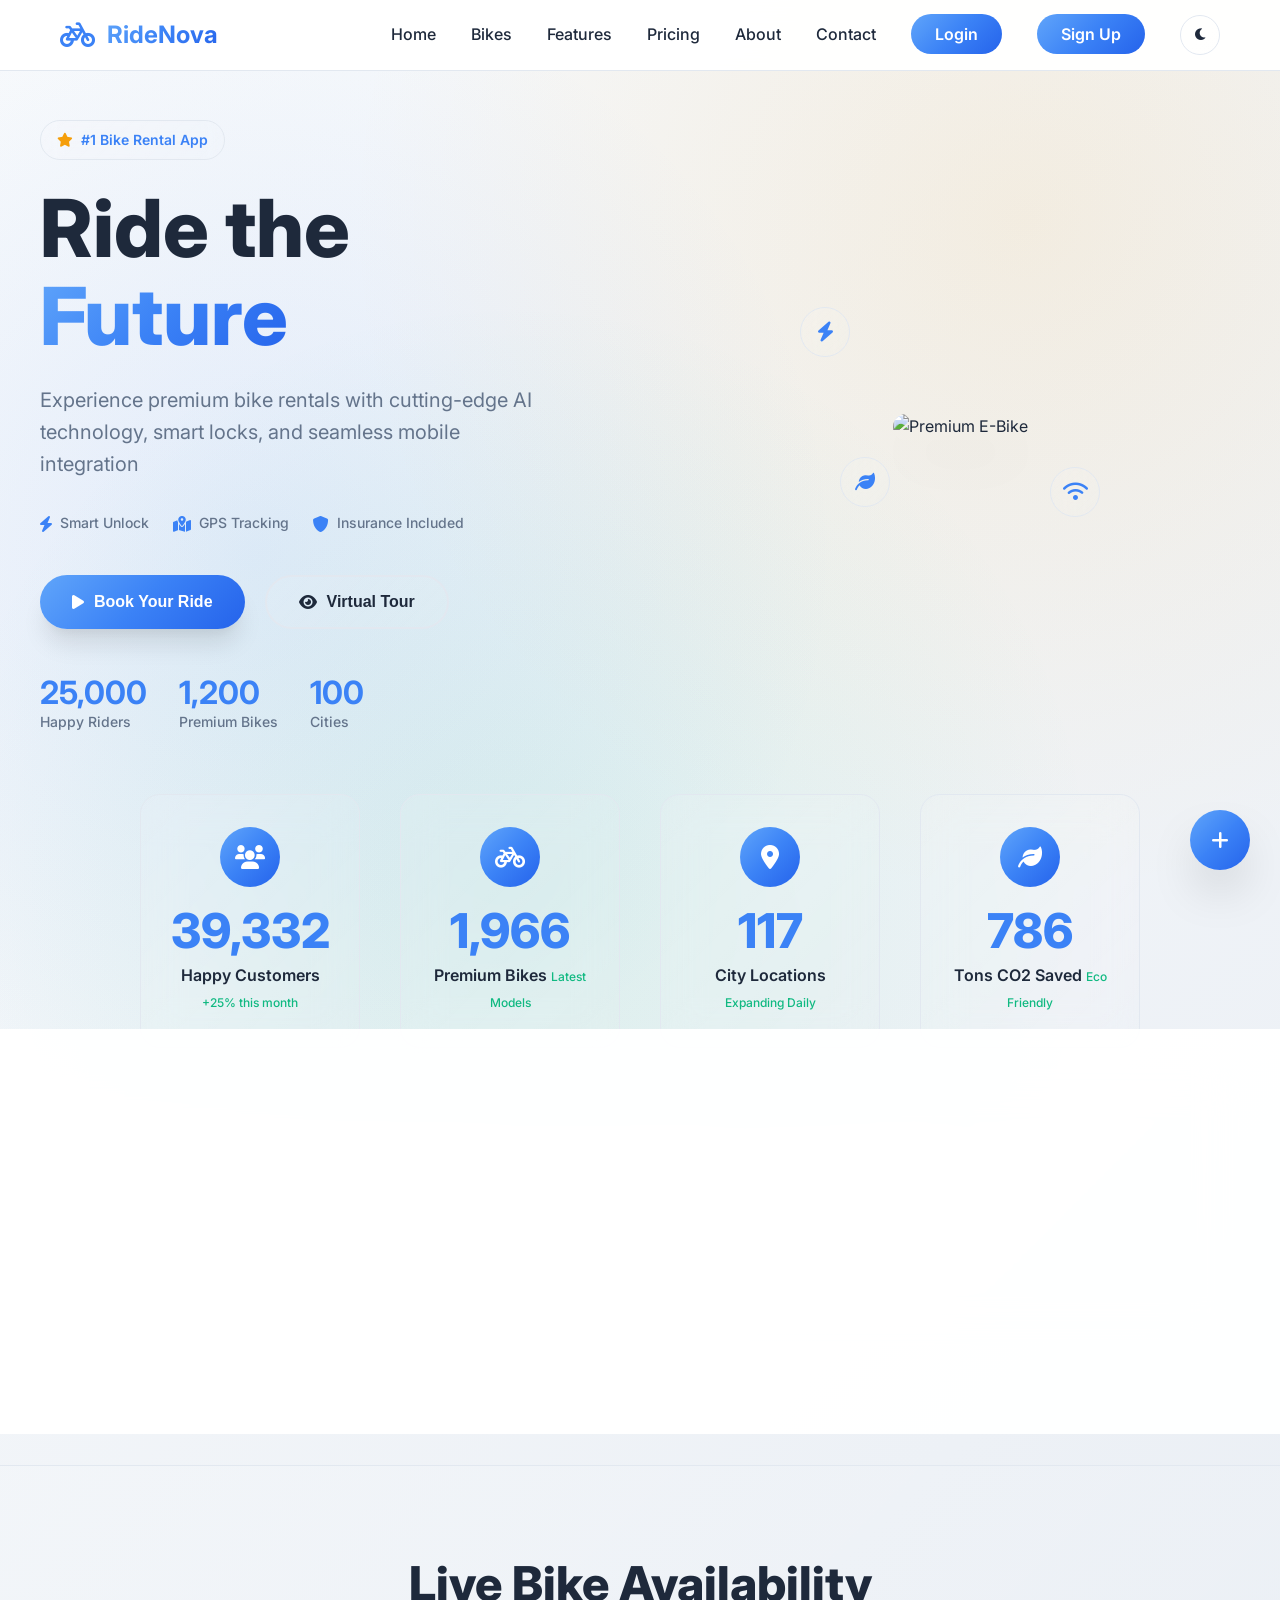
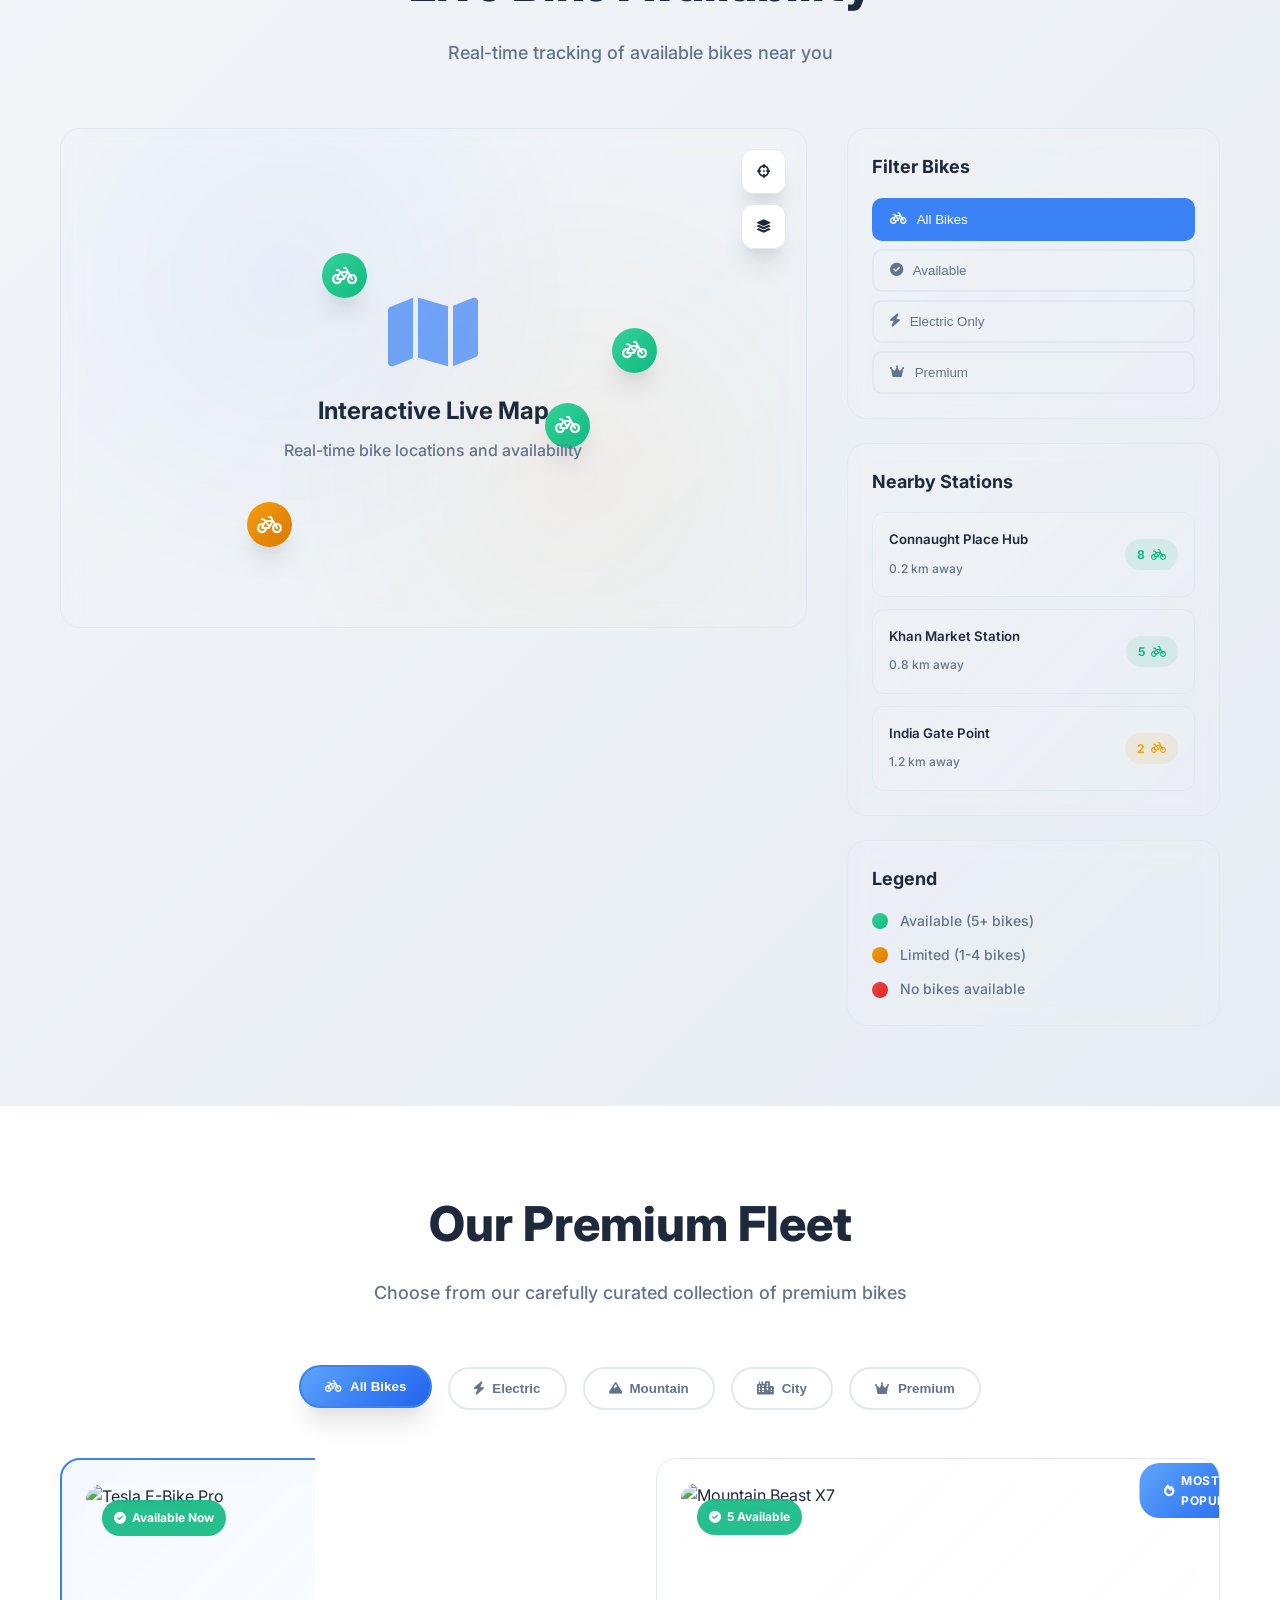
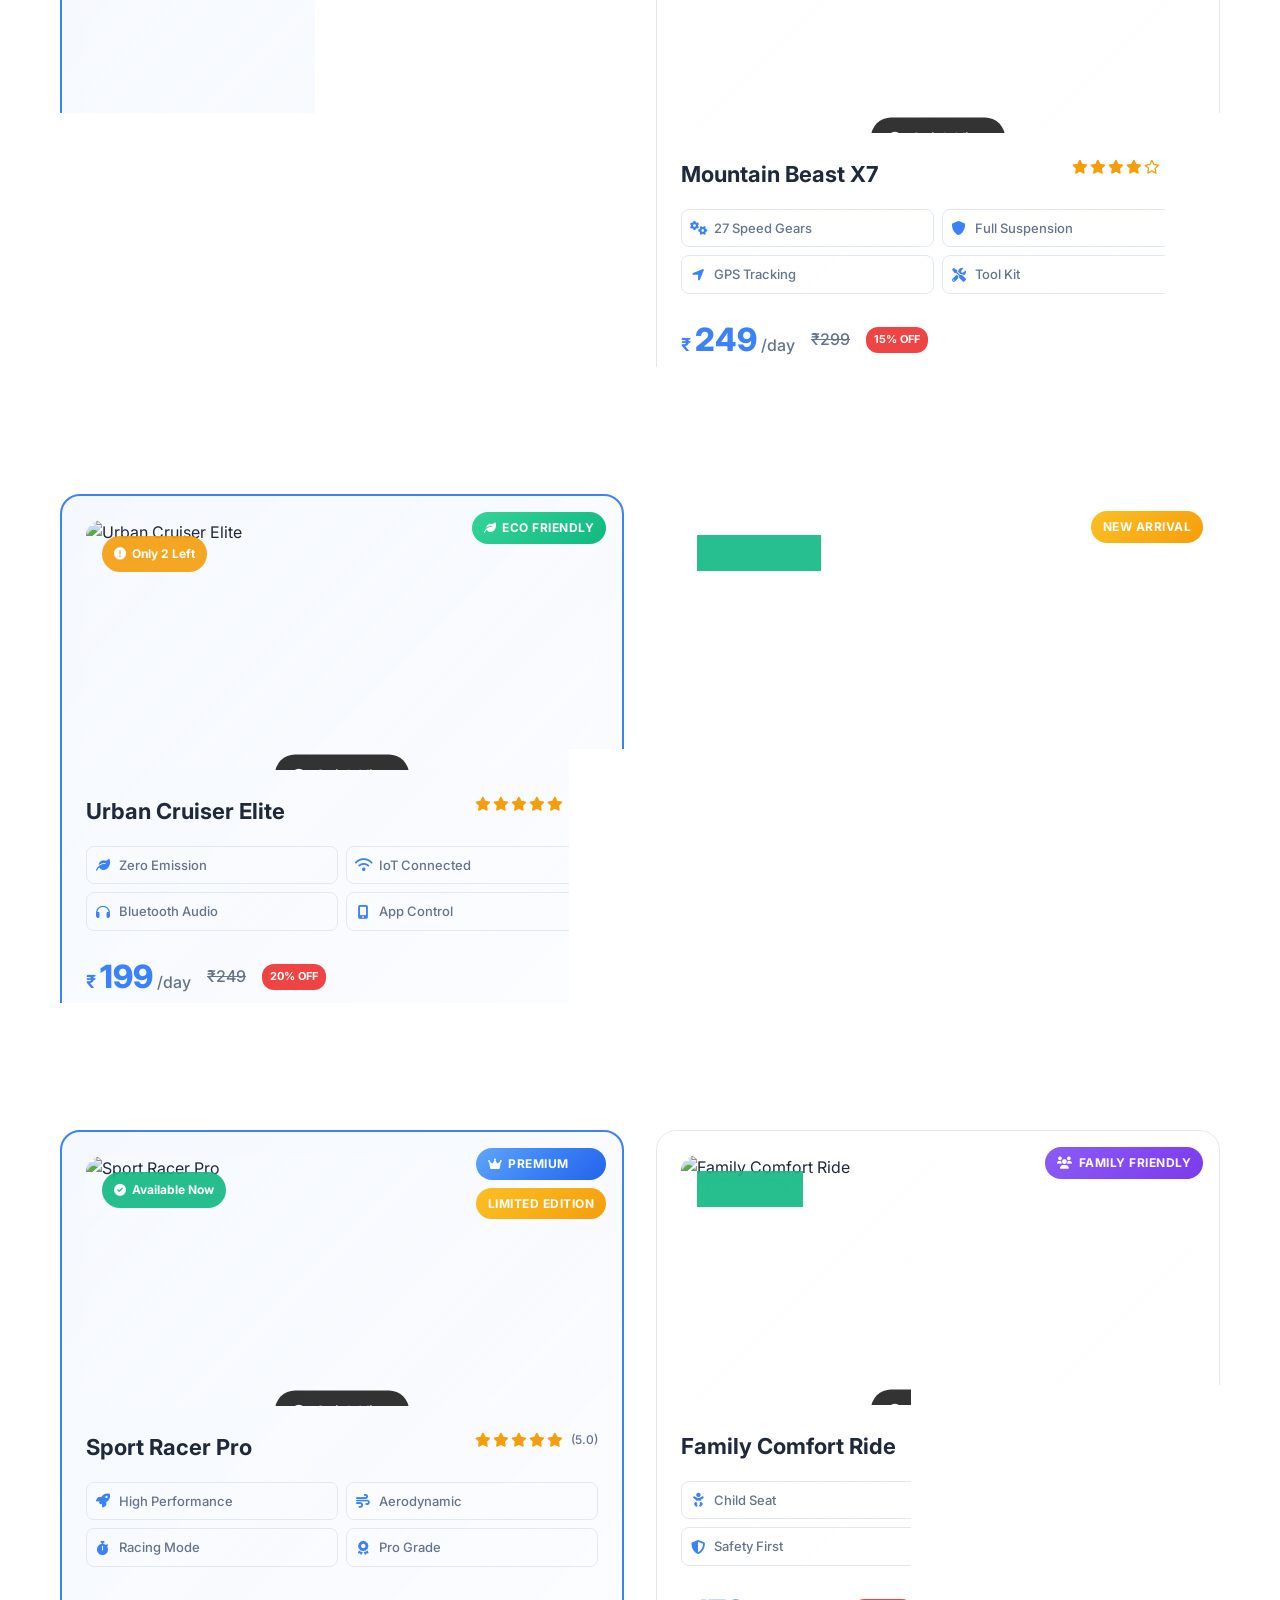
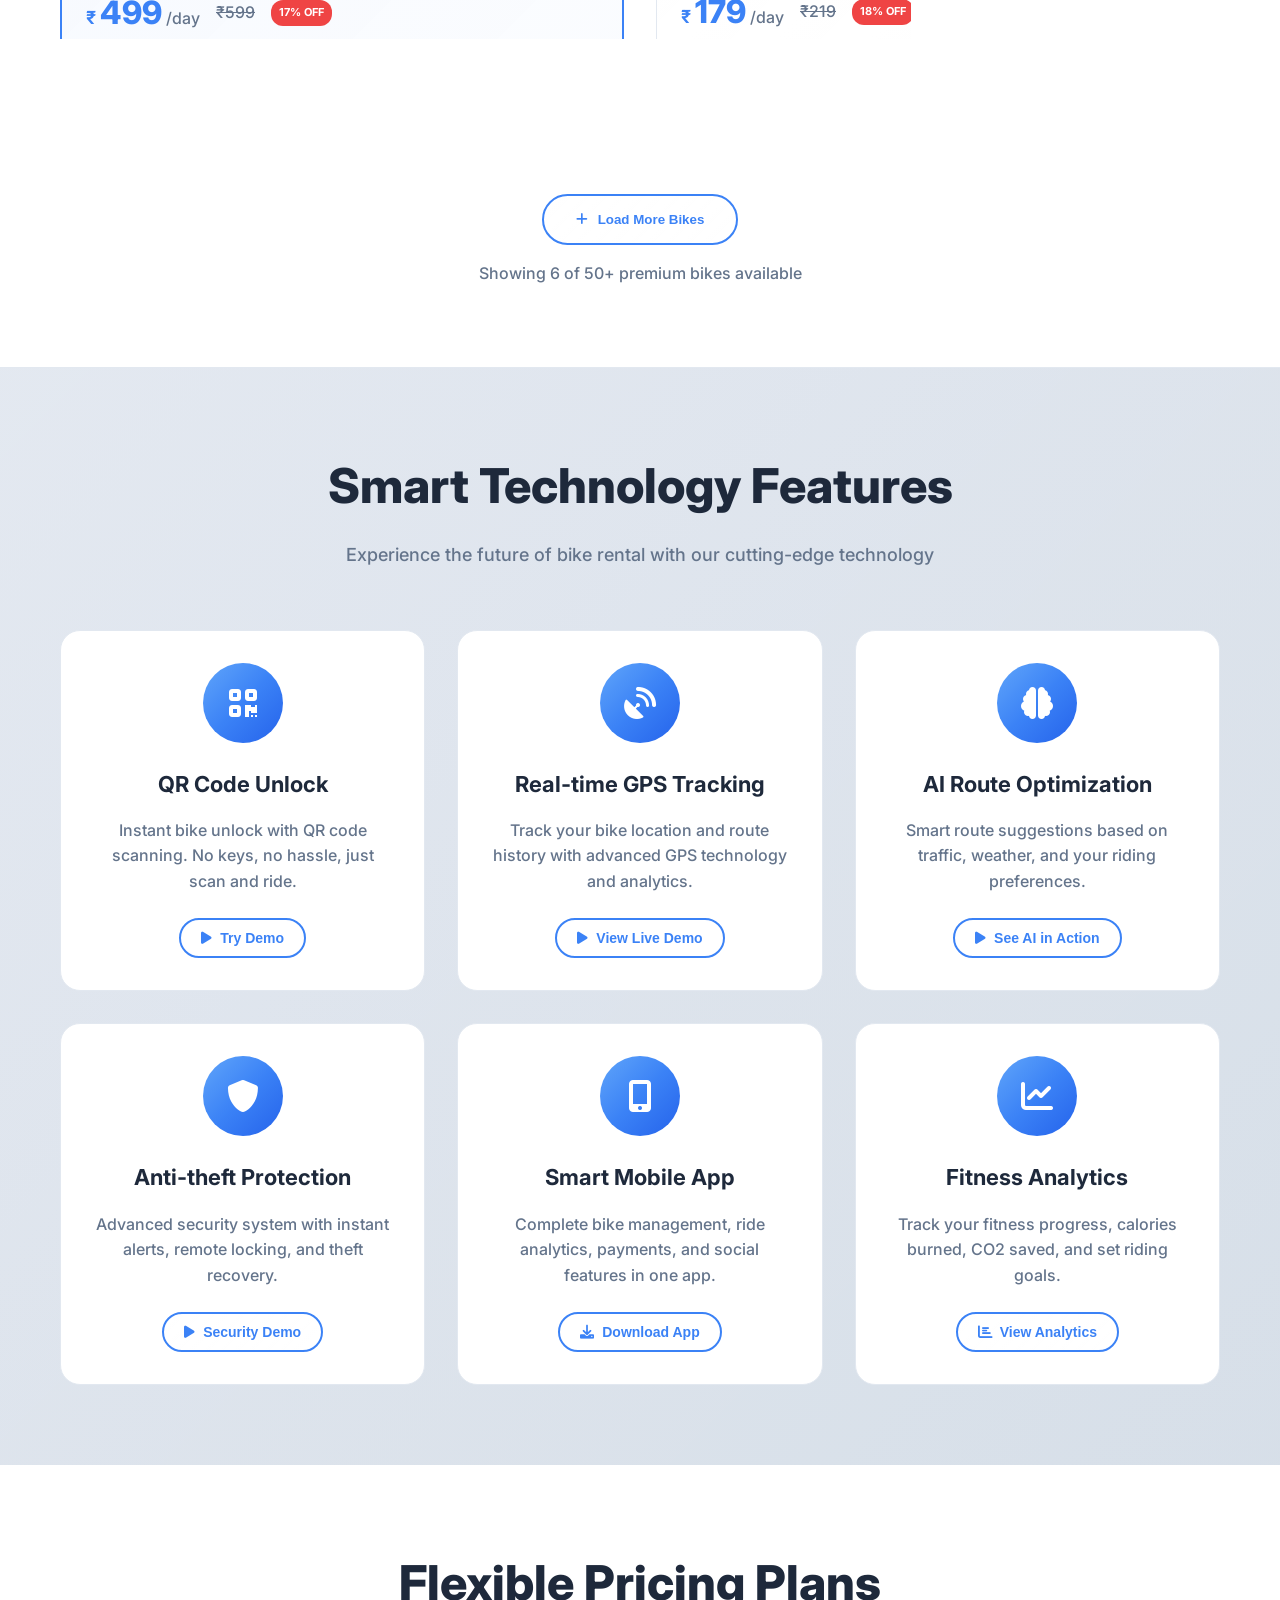
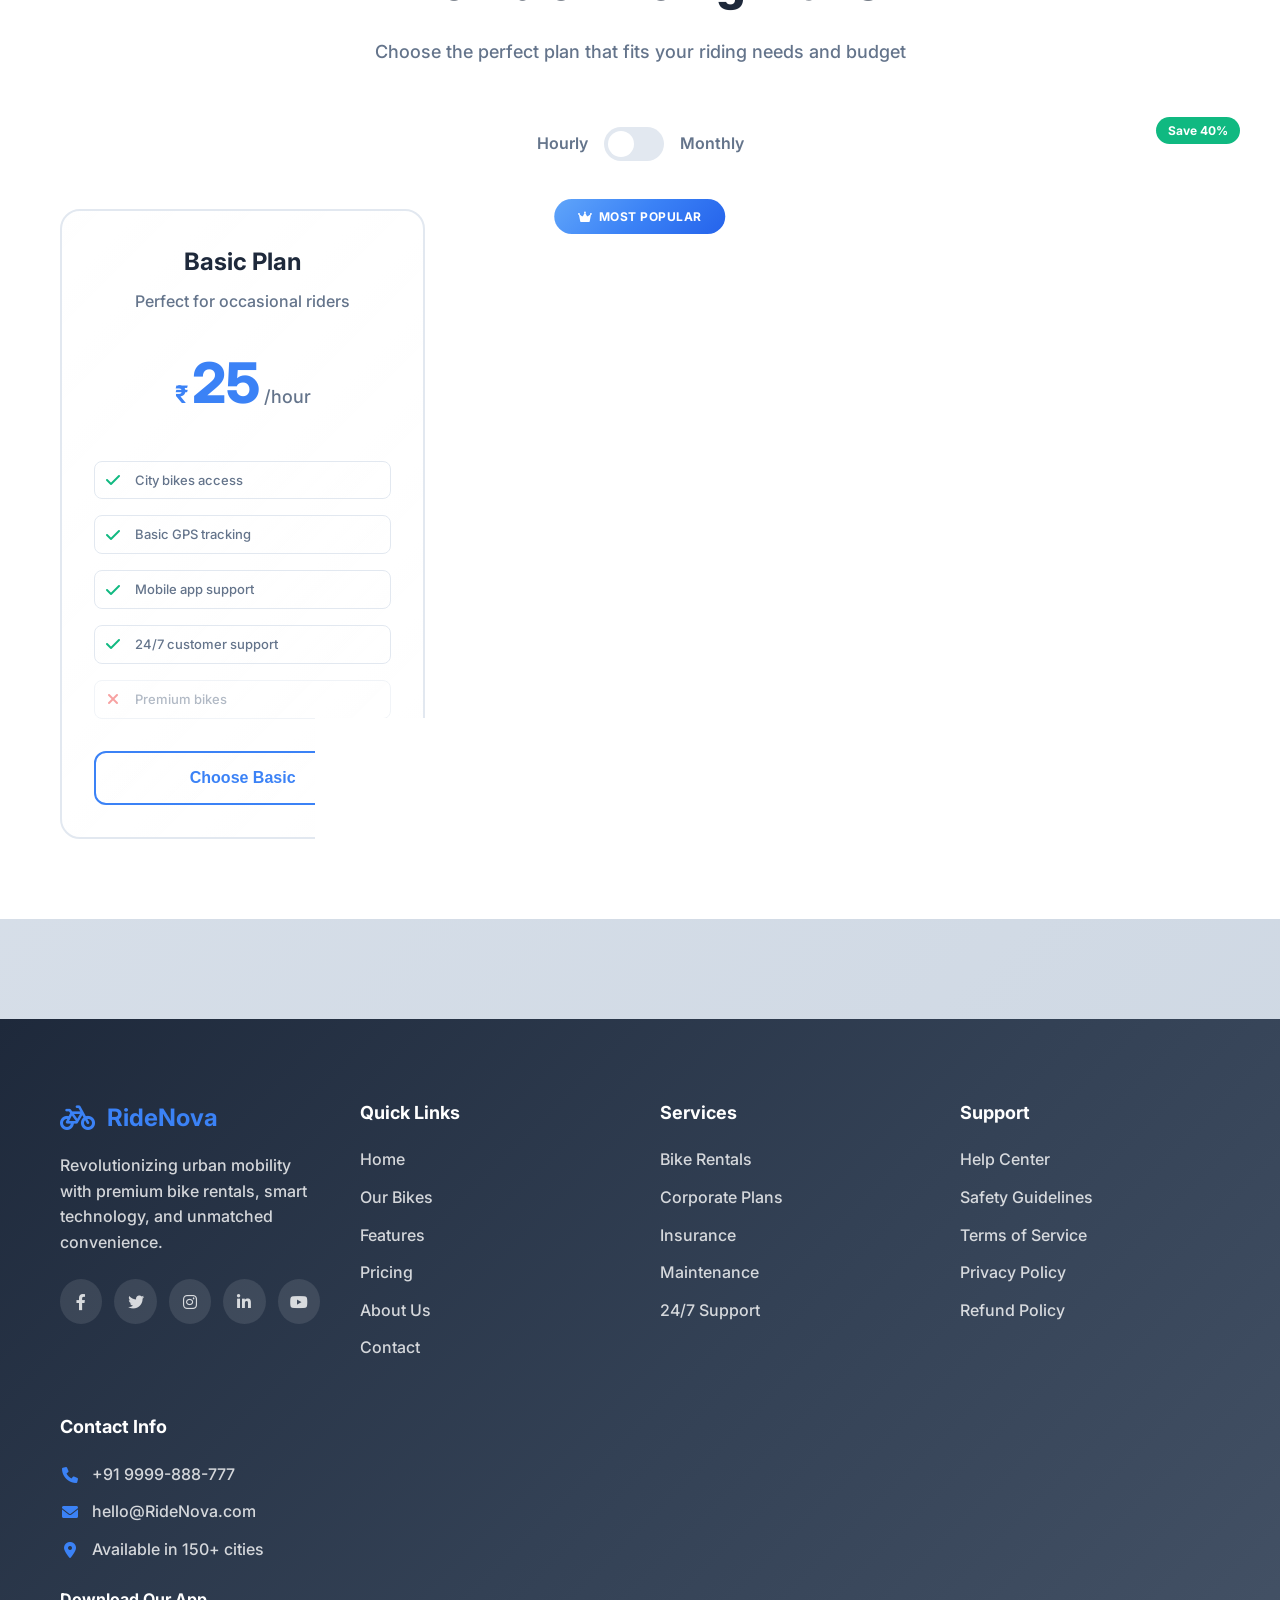
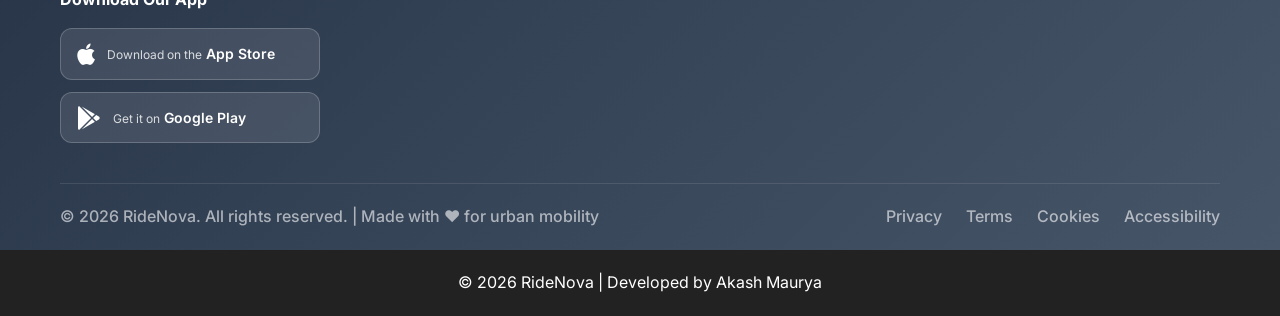
==== commit a0b1e598: "Update index.html" ====
--- a/index.html
+++ b/index.html
@@ -1186,26 +1186,7 @@
                 <div class="booking-step" id="step-2">
                     <div class="form-section">
                         <h3>Payment Method</h3>
-                        <div class="payment-methods">
-                            <label class="payment-method">
-                                <input type="radio" name="payment" value="card" checked>
-                                <div class="method-info">
-                                    <i class="fas fa-credit-card"></i>
-                                    <span>Credit/Debit Card</span>
-                                </div>
-                                <div class="upi-qr-section" id="upiQrSection" style="display: none; text-align: center; margin-top: 20px;">
-    <h3>Scan to Pay</h3>
-    <p>Scan this QR code using any UPI app.</p>
-
-    <img
-        src="./payment-qr.jpg"
-        alt="UPI Payment QR Code"
-        style="width: 250px; max-width: 100%; height: auto; border-radius: 10px;"
-    >
-
-    <p><strong>UPI ID:</strong> samratmaurya6789-1@oksbi</p>
-    <p>After paying, keep your transaction confirmation.</p>
-</div>
+                       
                                 <i class="fas fa-check"></i>
                             </label>
                             <label class="payment-method">
@@ -1233,6 +1214,26 @@
                                 <i class="fas fa-check"></i>
                             </label>
                         </div>
+                     <div class="payment-methods">
+                            <label class="payment-method">
+                                <input type="radio" name="payment" value="card" checked>
+                                <div class="method-info">
+                                    <i class="fas fa-credit-card"></i>
+                                    <span>Credit/Debit Card</span>
+                                </div>
+                                <div class="upi-qr-section" id="upiQrSection" style="display: none; text-align: center; margin-top: 20px;">
+    <h3>Scan to Pay</h3>
+    <p>Scan this QR code using any UPI app.</p>
+
+    <img
+        src="./payment-qr.jpg"
+        alt="UPI Payment QR Code"
+        style="width: 250px; max-width: 100%; height: auto; border-radius: 10px;"
+    >
+
+    <p><strong>UPI ID:</strong> samratmaurya6789-1@oksbi</p>
+    <p>After paying, keep your transaction confirmation.</p>
+</div>
                     </div>
 
                     <div class="payment-details" id="cardDetails">
